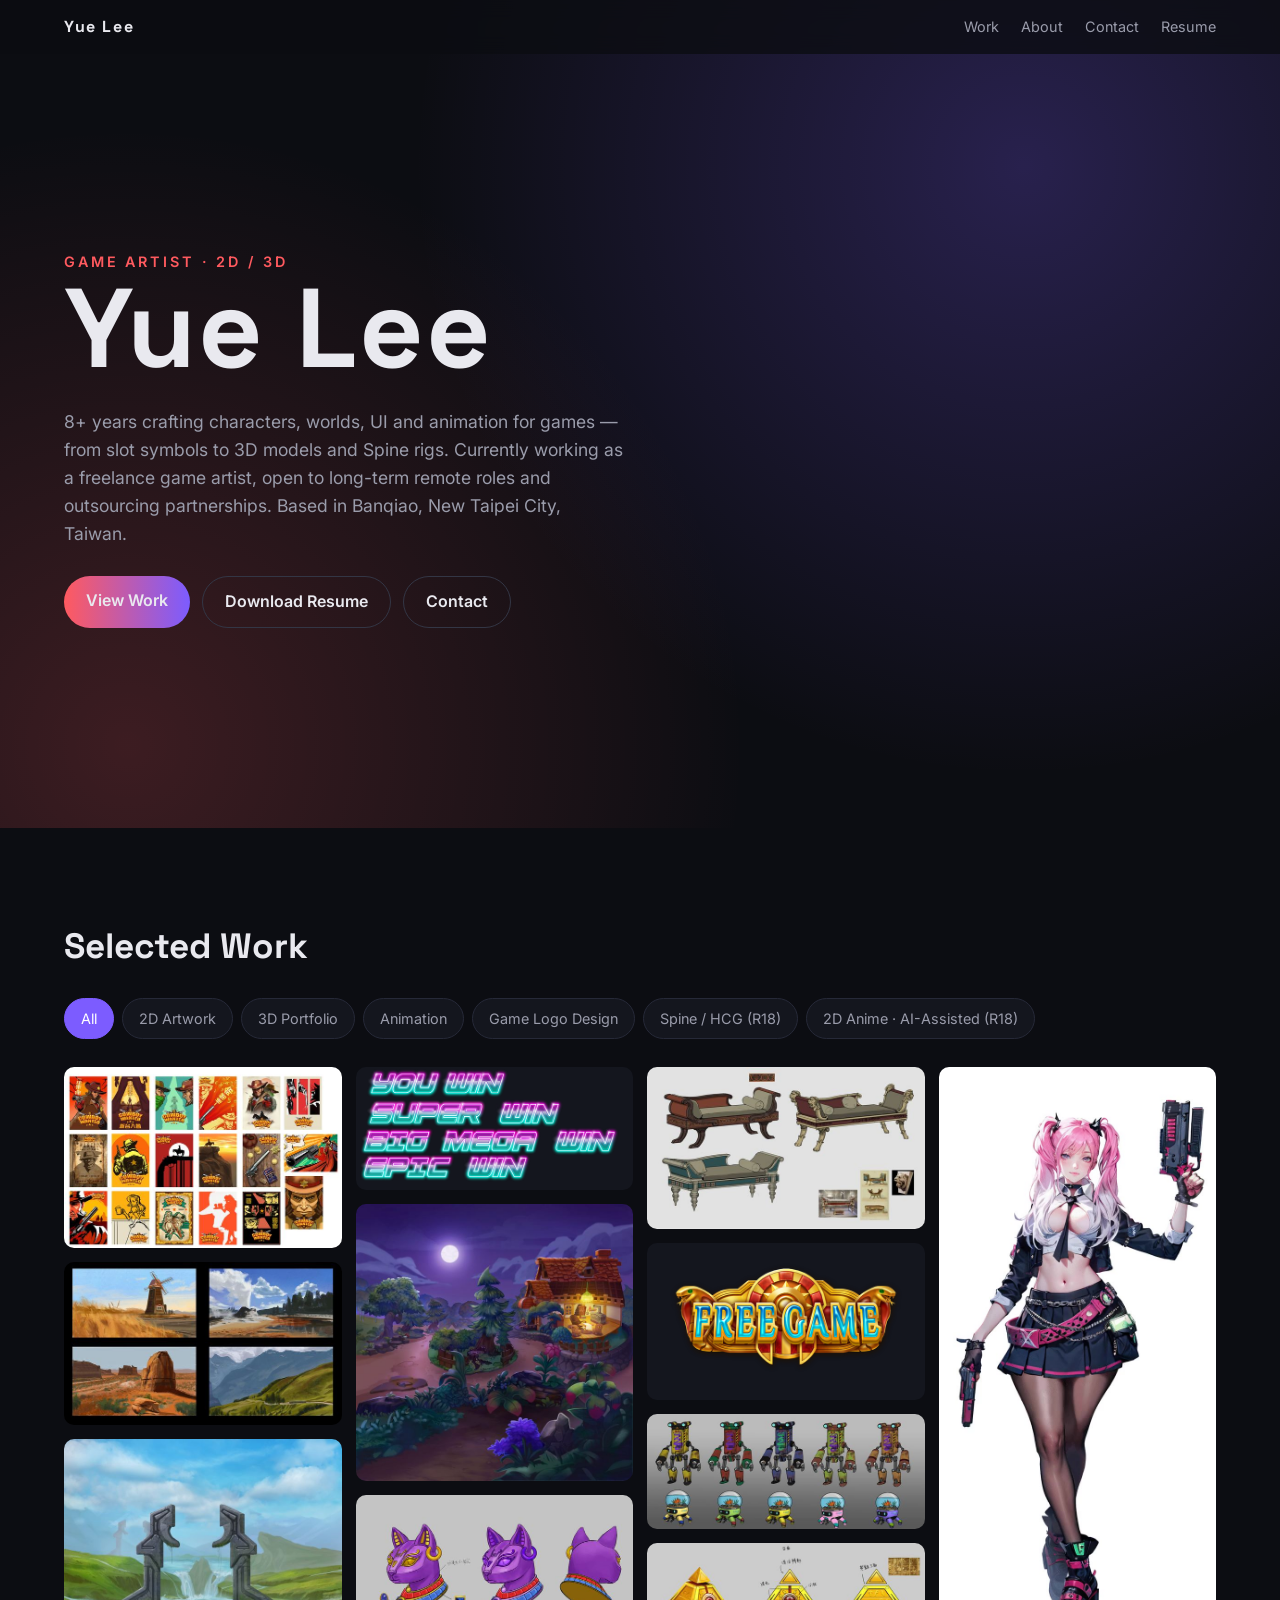
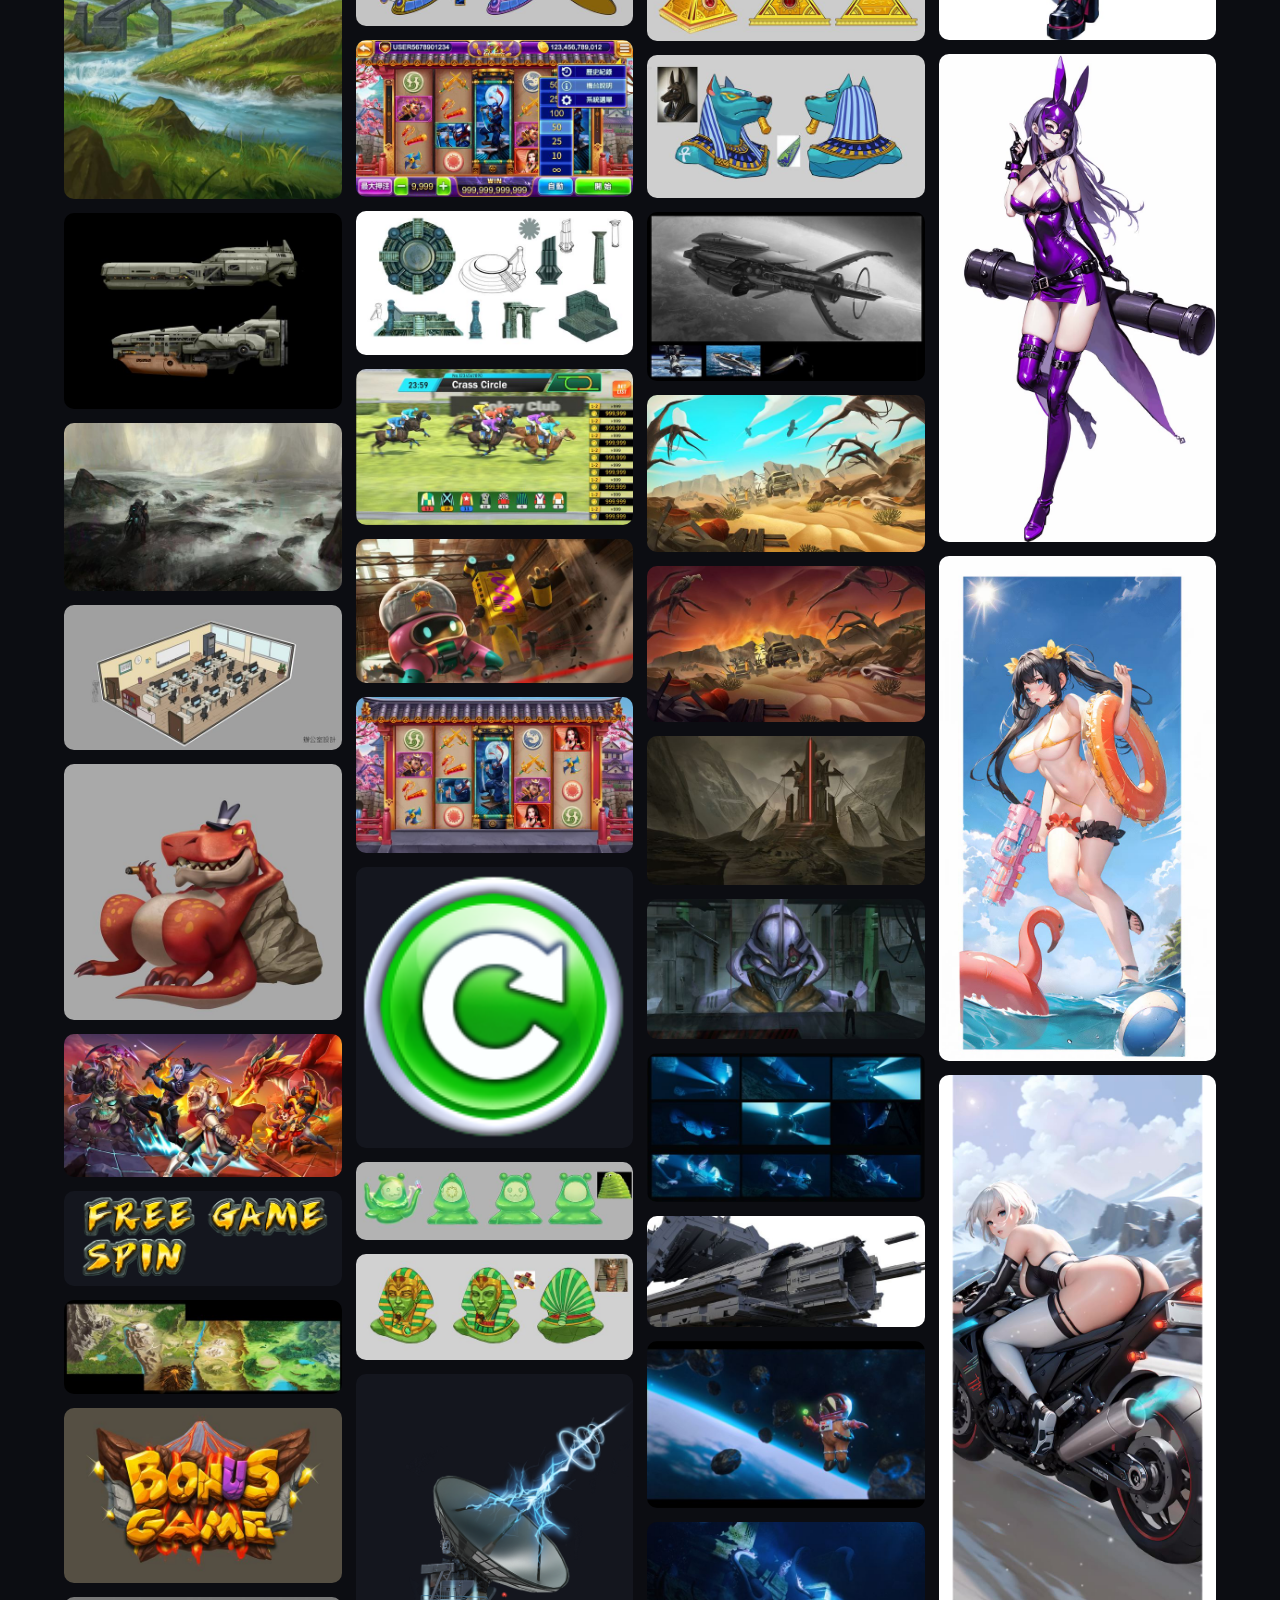
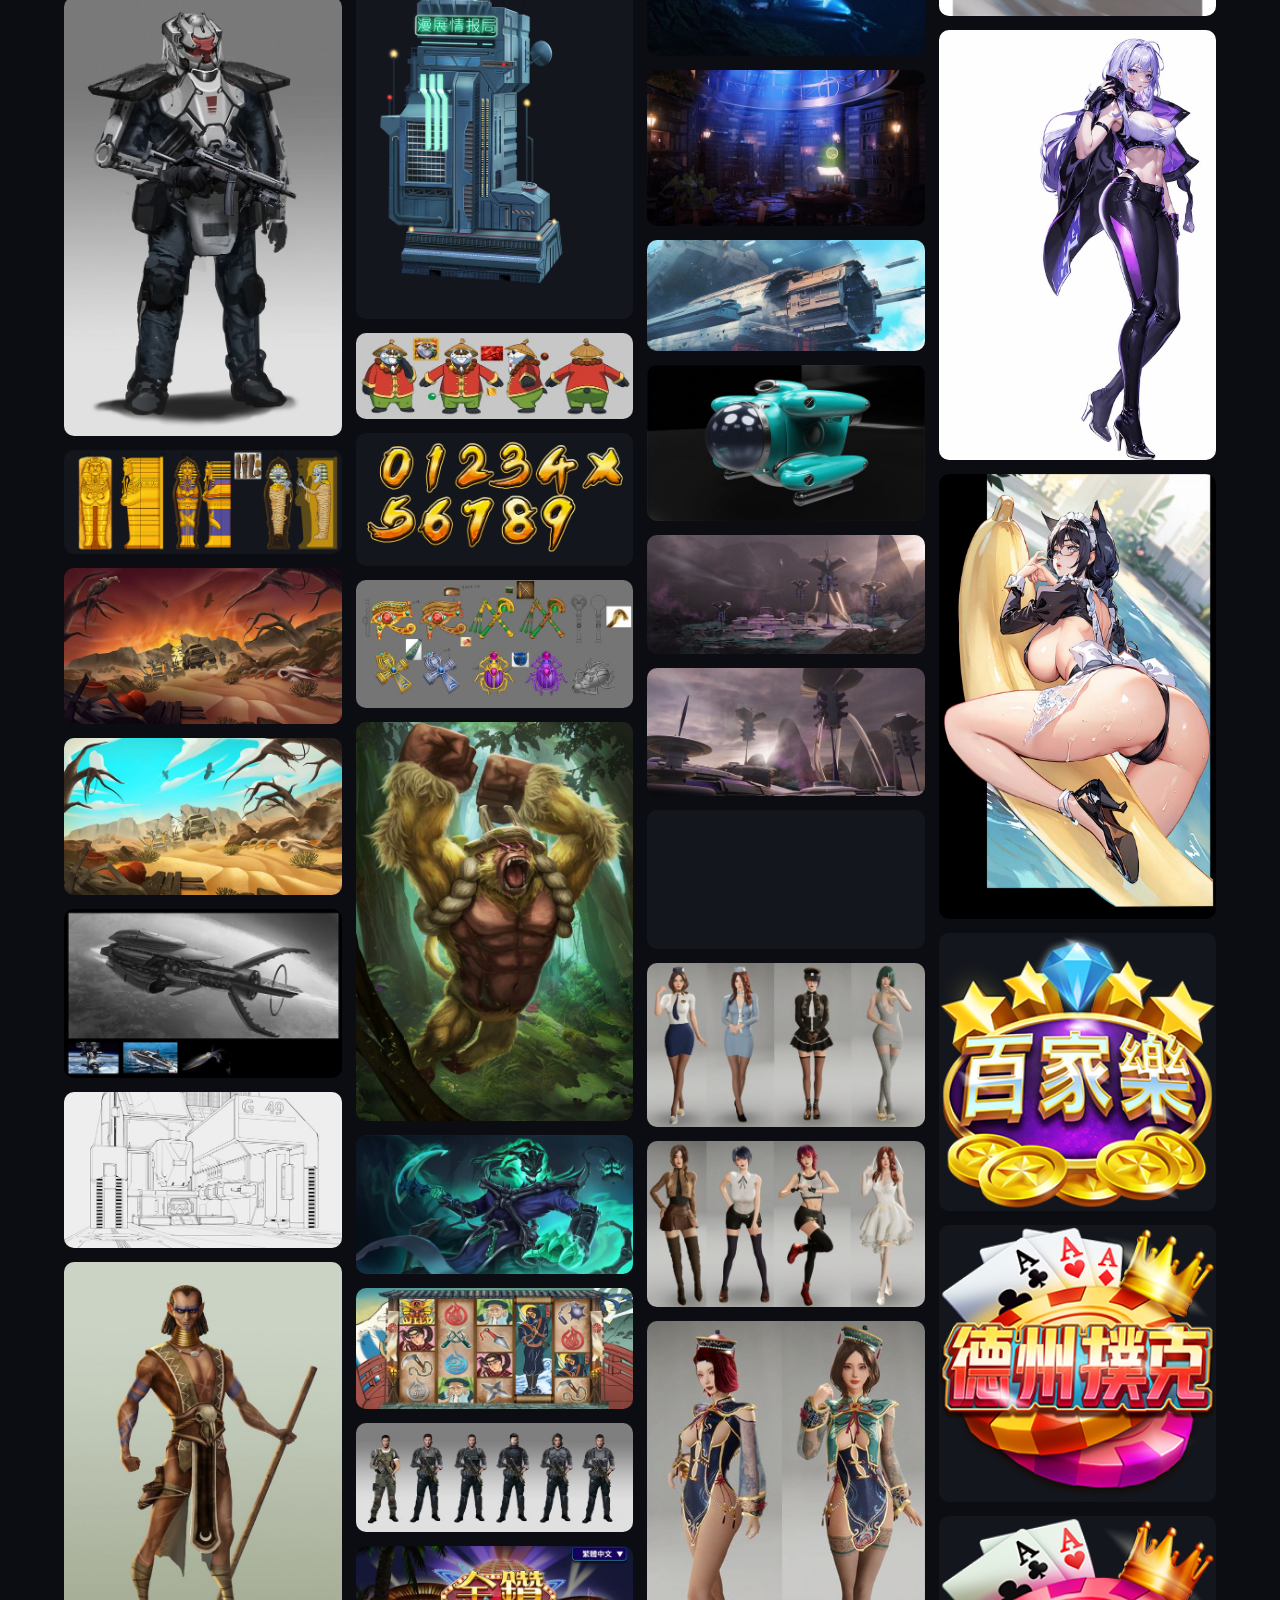
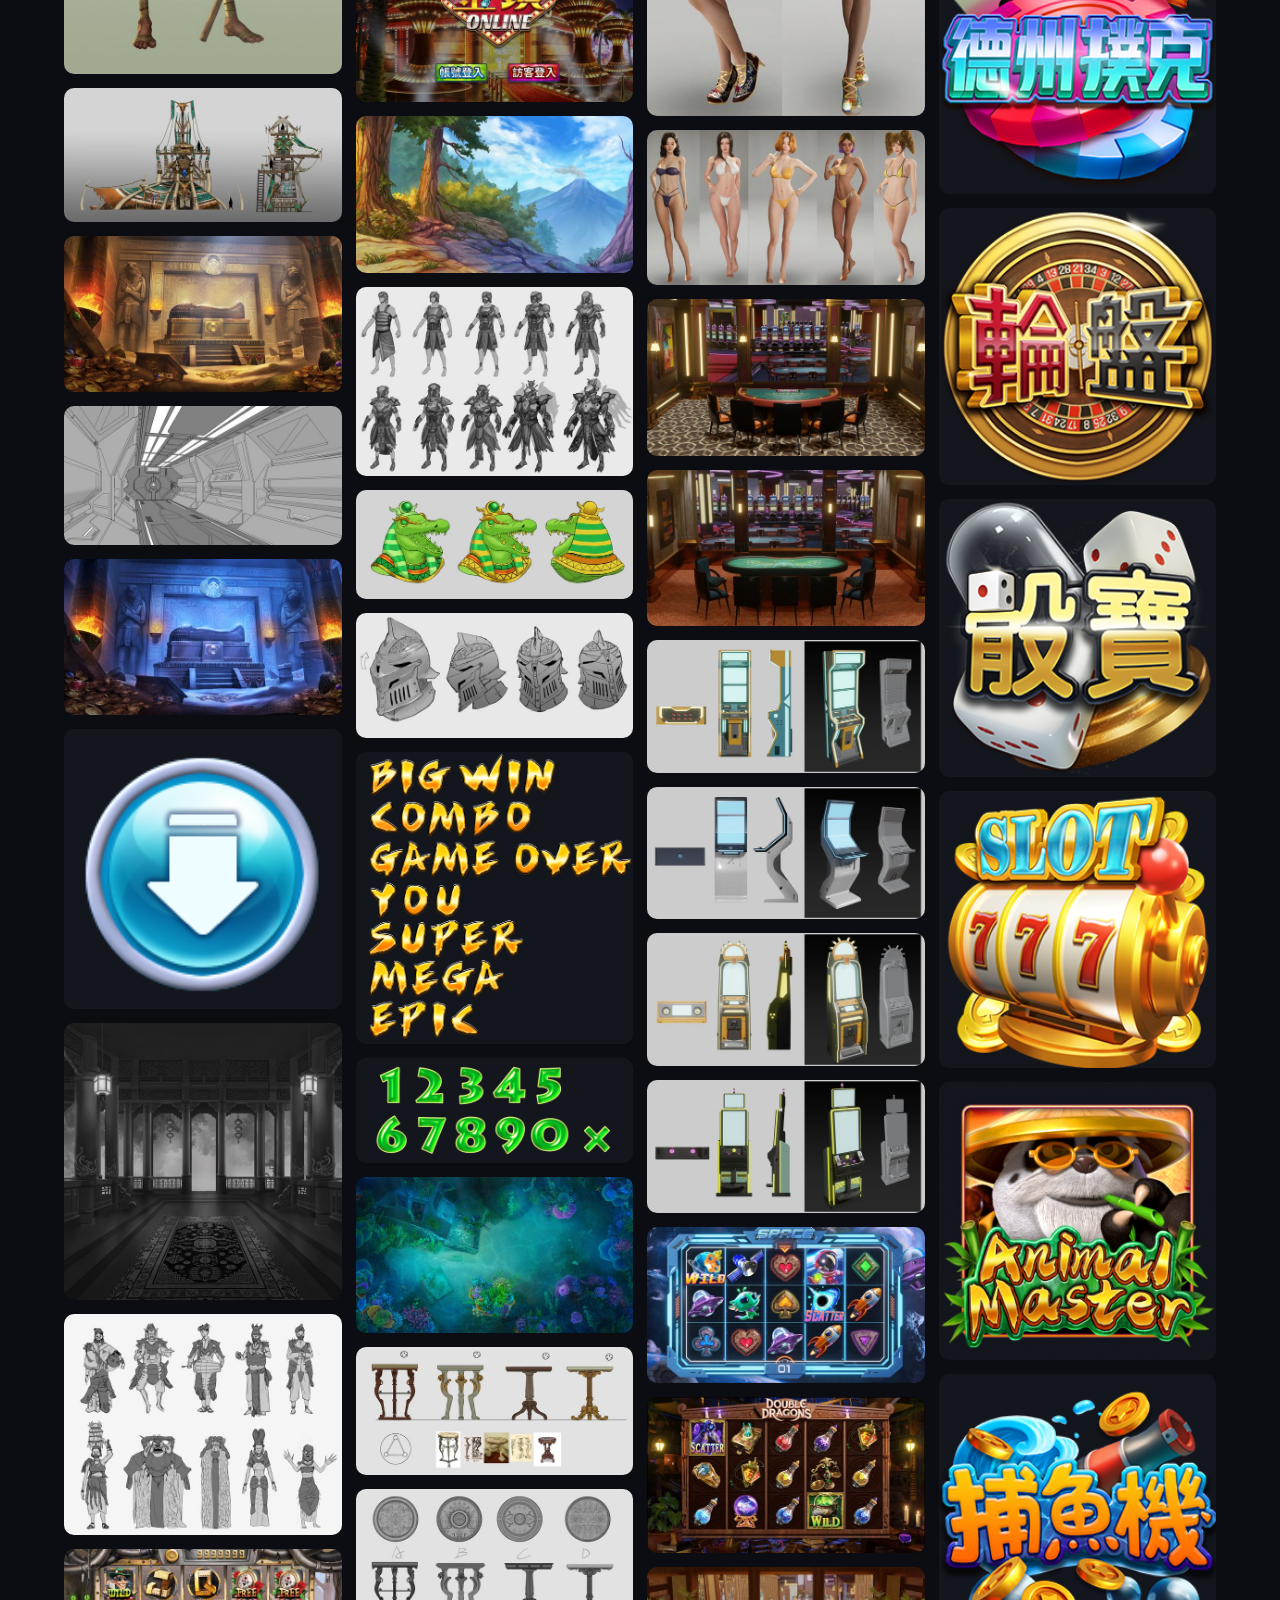
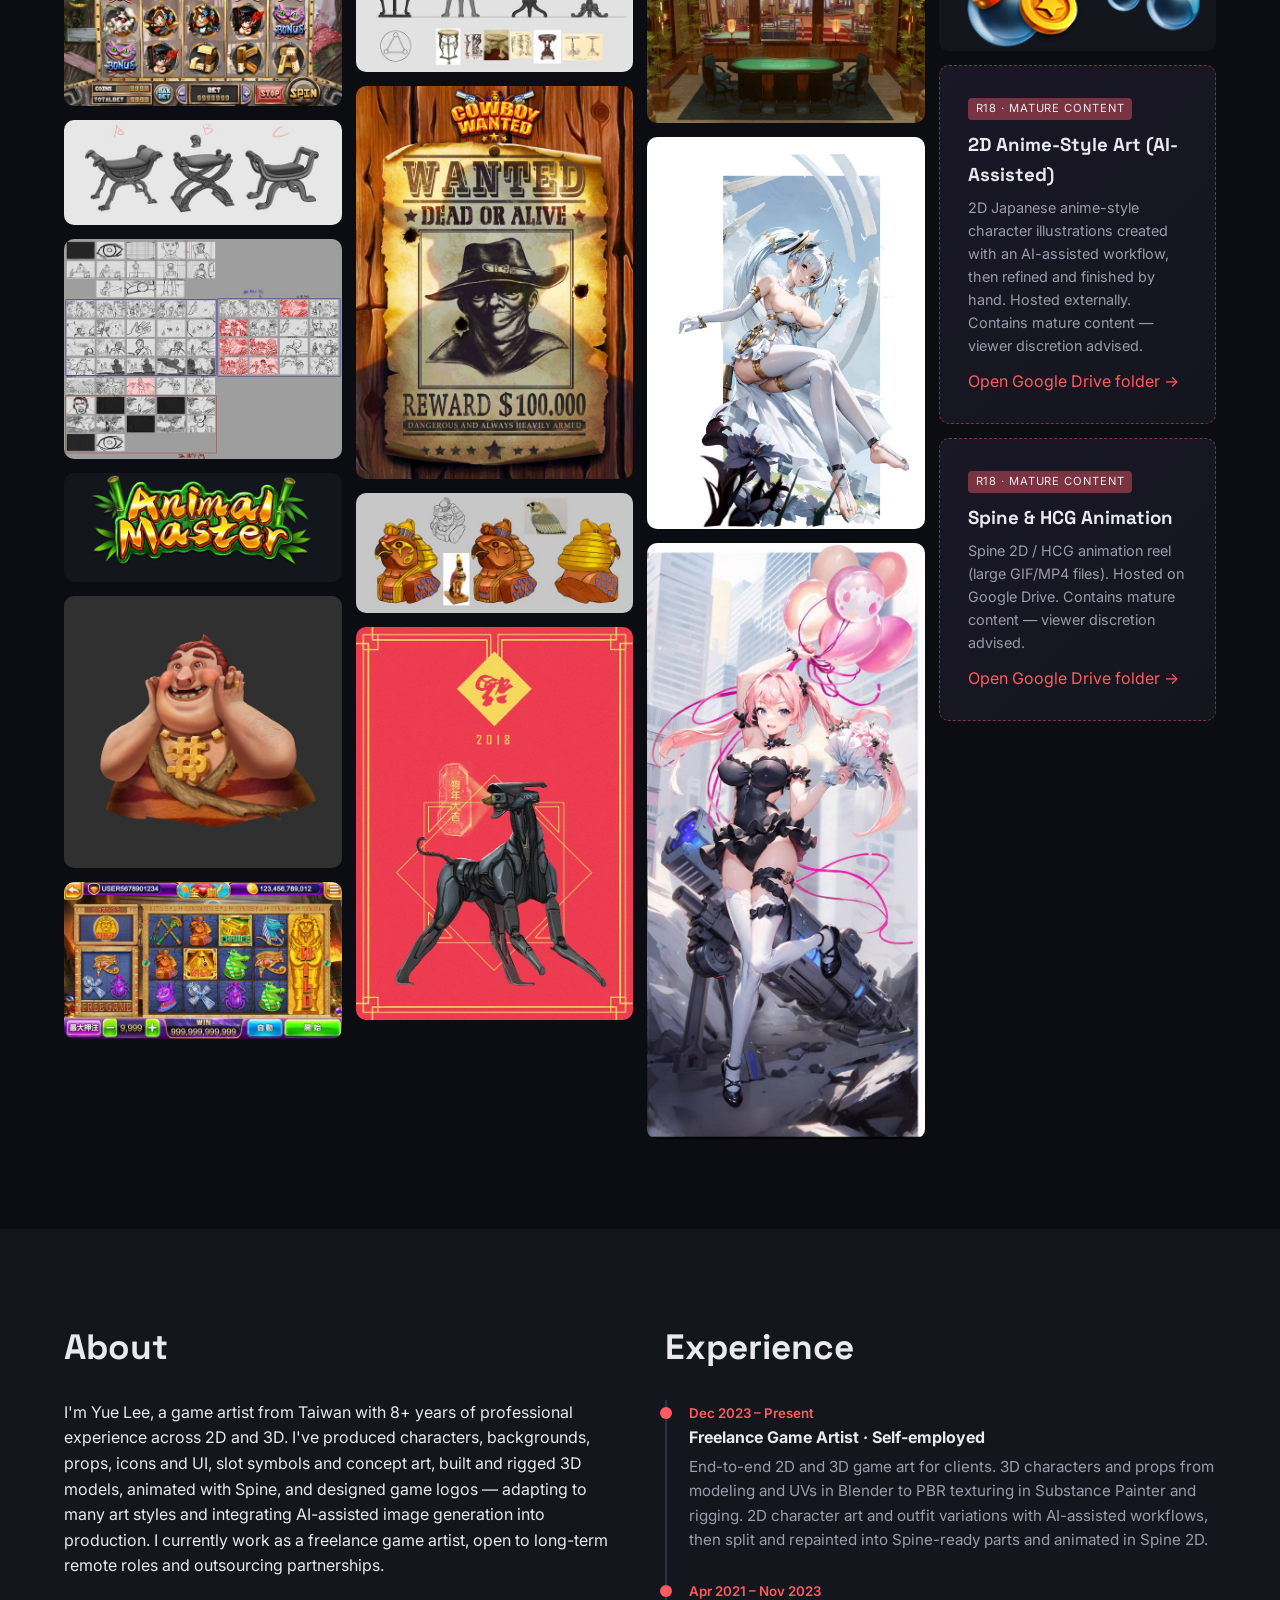
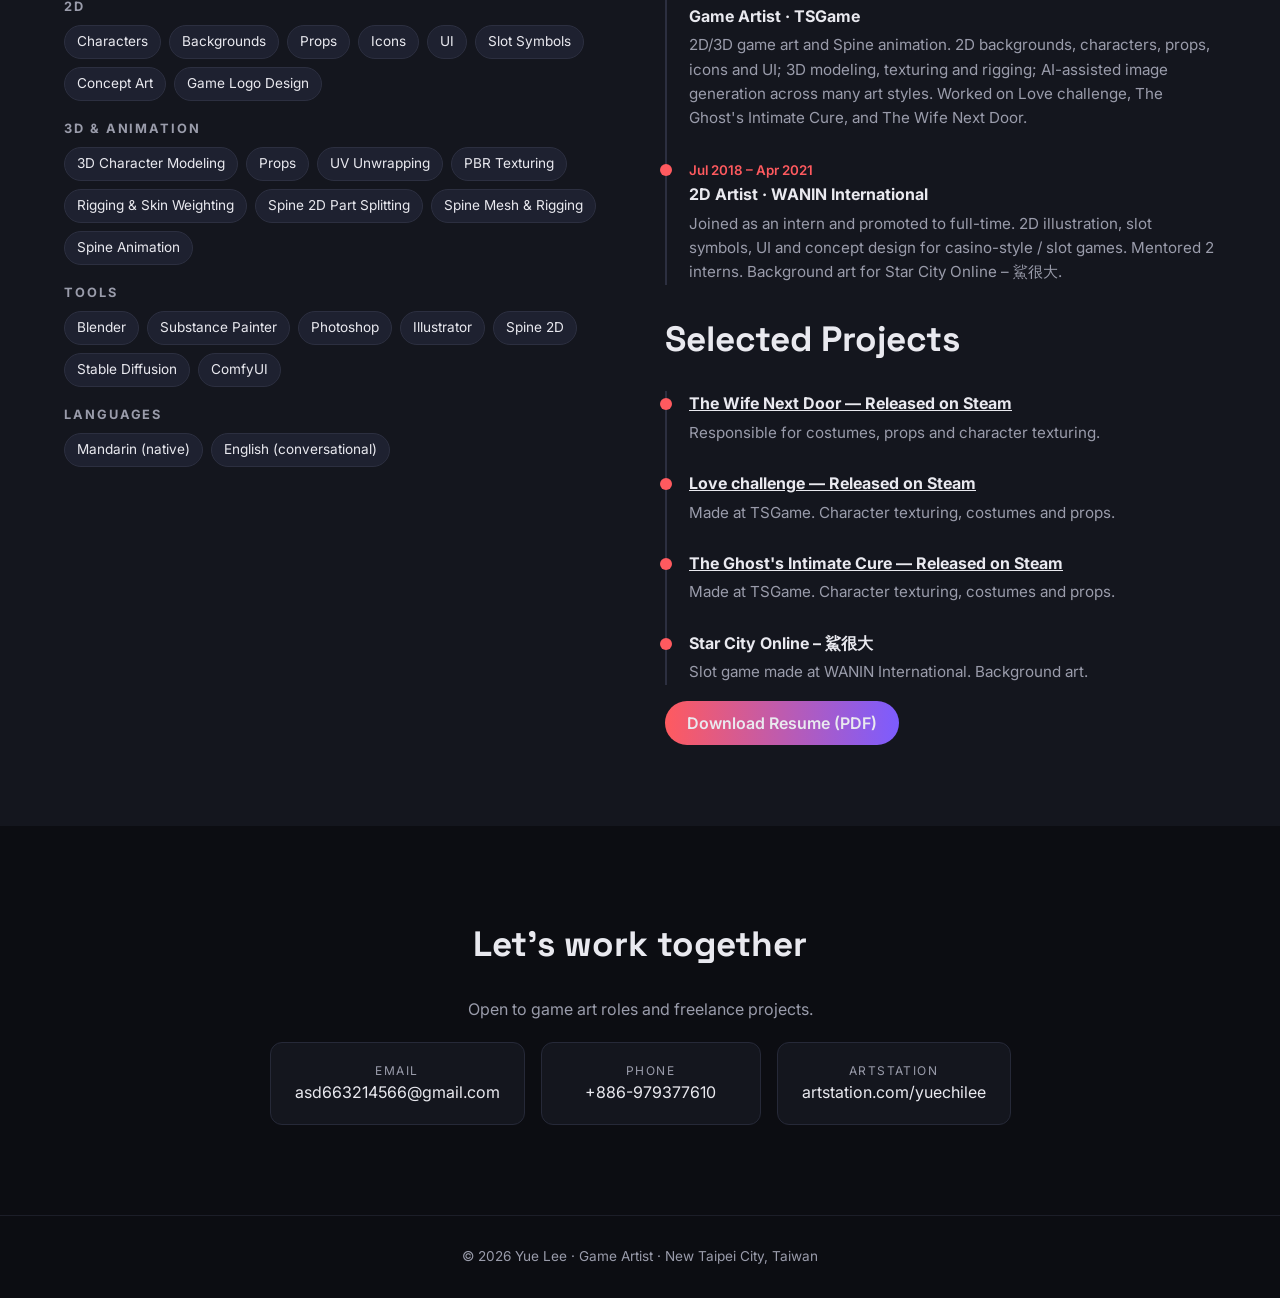
==== index.html @ 0a309b8e "List four selected projects and note them in experience. Add Love challenge, The Ghost's Intimate Cu" ====
<!doctype html>
<html lang="en"><head><meta charset="utf-8"><meta name="viewport" content="width=device-width,initial-scale=1">
<title>Yue Lee — Game Artist 2D / 3D</title>
<meta name="description" content="Yue Lee — Game Artist (2D / 3D) based in New Taipei City, Taiwan. 8+ years of game art: characters, backgrounds, UI, slot symbols, 3D modeling, Spine animation and game logo design.">
<meta property="og:type" content="website"><meta property="og:title" content="Yue Lee — Game Artist 2D / 3D">
<meta property="og:description" content="Portfolio of Yue Lee, game artist based in New Taipei City, Taiwan. 2D, 3D, Spine animation and logo design.">
<meta property="og:url" content="https://asd663214566-prog.github.io/">
  <meta property="og:image" content="https://asd663214566-prog.github.io/images/2d/thumbs/2d-008.jpg"><meta name="twitter:card" content="summary_large_image">
<link rel="preconnect" href="https://fonts.googleapis.com"><link href="https://fonts.googleapis.com/css2?family=Inter:wght@400;600&family=Space+Grotesk:wght@500;700&display=swap" rel="stylesheet">
<link rel="stylesheet" href="style.css"></head><body>
<nav><a class="logo" href="#top">Yue Lee</a><ul><li><a href="#work">Work</a></li><li><a href="#about">About</a></li><li><a href="#contact">Contact</a></li><li><a href="Yue_Lee_Resume.pdf" download>Resume</a></li></ul></nav>
<header class="hero" id="top"><div>
<div class="role">Game Artist · 2D / 3D</div><h1>Yue Lee</h1>
<p>8+ years crafting characters, worlds, UI and animation for games — from slot symbols to 3D models and Spine rigs. Currently working as a freelance game artist, open to long-term remote roles and outsourcing partnerships. Based in Banqiao, New Taipei City, Taiwan.</p>
<div class="btns"><a class="btn pri" href="#work">View Work</a><a class="btn" href="Yue_Lee_Resume.pdf" download>Download Resume</a><a class="btn" href="#contact">Contact</a></div></div></header>
<section id="work"><h2>Selected Work</h2><div class="tabs" id="tabs"></div><div class="grid" id="grid"></div></section>
<div id="r18gate" class="r18gate" hidden role="dialog" aria-modal="true" aria-labelledby="r18t"><div class="r18box"><p id="r18t">This content is intended for adults 18+. Are you 18 or older?</p><div class="btns" style="justify-content:center;margin-top:18px"><a class="btn pri" id="r18yes" href="https://drive.google.com/drive/folders/1ezEzhXOIHc9iuIyjUHb3hdM-IAVJ0bRC" target="_blank" rel="noopener">Yes, I am 18+</a><button type="button" class="btn" id="r18no">No</button></div></div></div>
<style>.r18gate button.btn{background:transparent;color:var(--fg);font:inherit;font-weight:600;cursor:pointer}.r18gate{position:fixed;inset:0;background:rgba(0,0,0,.8);display:flex;align-items:center;justify-content:center;z-index:200;padding:20px}.r18gate[hidden]{display:none}.r18box{background:var(--bg2);border:1px solid #262938;border-radius:14px;padding:28px;max-width:420px;text-align:center}.r18box a.btn{color:#fff}</style>
<script>(function(){var g=document.getElementById('r18gate'),c=function(){g.hidden=true};window.r18open=function(){g.hidden=false};document.getElementById('r18no').onclick=c;document.getElementById('r18yes').addEventListener('click',function(){setTimeout(c,0)});g.addEventListener('click',function(e){if(e.target===g)c()});document.addEventListener('keydown',function(e){if(e.key==='Escape')c()})})();</script>
<section id="about" class="about"><div><h2>About</h2>
<p>I'm Yue Lee, a game artist from Taiwan with 8+ years of professional experience across 2D and 3D. I've produced characters, backgrounds, props, icons and UI, slot symbols and concept art, built and rigged 3D models, animated with Spine, and designed game logos — adapting to many art styles and integrating AI-assisted image generation into production. I currently work as a freelance game artist, open to long-term remote roles and outsourcing partnerships.</p>
<h3 class="s">2D</h3><div class="chips"><span>Characters</span><span>Backgrounds</span><span>Props</span><span>Icons</span><span>UI</span><span>Slot Symbols</span><span>Concept Art</span><span>Game Logo Design</span></div>
<h3 class="s">3D &amp; Animation</h3><div class="chips"><span>3D Character Modeling</span><span>Props</span><span>UV Unwrapping</span><span>PBR Texturing</span><span>Rigging &amp; Skin Weighting</span><span>Spine 2D Part Splitting</span><span>Spine Mesh &amp; Rigging</span><span>Spine Animation</span></div>
<h3 class="s">Tools</h3><div class="chips"><span>Blender</span><span>Substance Painter</span><span>Photoshop</span><span>Illustrator</span><span>Spine 2D</span><span>Stable Diffusion</span><span>ComfyUI</span></div>
<h3 class="s">Languages</h3><div class="chips"><span>Mandarin (native)</span><span>English (conversational)</span></div></div>
<div><h2>Experience</h2><div class="tl">
<div><small>Dec 2023 – Present</small><h4>Freelance Game Artist · Self-employed</h4><p>End-to-end 2D and 3D game art for clients. 3D characters and props from modeling and UVs in Blender to PBR texturing in Substance Painter and rigging. 2D character art and outfit variations with AI-assisted workflows, then split and repainted into Spine-ready parts and animated in Spine 2D.</p></div>
<div><small>Apr 2021 – Nov 2023</small><h4>Game Artist · TSGame</h4><p>2D/3D game art and Spine animation. 2D backgrounds, characters, props, icons and UI; 3D modeling, texturing and rigging; AI-assisted image generation across many art styles. Worked on Love challenge, The Ghost's Intimate Cure, and The Wife Next Door.</p></div>
<div><small>Jul 2018 – Apr 2021</small><h4>2D Artist · WANIN International</h4><p>Joined as an intern and promoted to full-time. 2D illustration, slot symbols, UI and concept design for casino-style / slot games. Mentored 2 interns. Background art for Star City Online – 鯊很大.</p></div>
</div>
<h2>Selected Projects</h2><div class="tl">
<div><h4><a href="https://store.steampowered.com/app/2710480/The_Wife_Next_Door/" target="_blank" rel="noopener">The Wife Next Door — Released on Steam</a></h4><p>Responsible for costumes, props and character texturing.</p></div>
<div><h4><a href="https://store.steampowered.com/app/2334130/" target="_blank" rel="noopener">Love challenge — Released on Steam</a></h4><p>Made at TSGame. Character texturing, costumes and props.</p></div>
<div><h4><a href="https://store.steampowered.com/app/3987800/" target="_blank" rel="noopener">The Ghost's Intimate Cure — Released on Steam</a></h4><p>Made at TSGame. Character texturing, costumes and props.</p></div>
<div><h4>Star City Online – 鯊很大</h4><p>Slot game made at WANIN International. Background art.</p></div>
</div><a class="btn pri" href="Yue_Lee_Resume.pdf" download>Download Resume (PDF)</a></div></section>
<section id="contact" class="contact"><h2>Let's work together</h2><p style="color:var(--mut)">Open to game art roles and freelance projects.</p>
<div class="rows"><a href="mailto:asd663214566@gmail.com"><small>Email</small>asd663214566@gmail.com</a><a href="tel:+886979377610"><small>Phone</small>+886-979377610</a><a href="https://www.artstation.com/yuechilee" target="_blank" rel="noopener"><small>ArtStation</small>artstation.com/yuechilee</a></div></section>
<footer>© <span id="yr"></span> Yue Lee · Game Artist · New Taipei City, Taiwan</footer>
<div id="lb"><div id="stage"></div><button class="x" aria-label="Close">×</button><button class="p" aria-label="Previous">‹</button><button class="n" aria-label="Next">›</button><div class="c"></div></div>
<script src="gallery-data.js"></script><script src="links.js"></script><script src="app.js"></script><script>(function(){var t=document.getElementById('tabs');if(!t)return;var b=document.createElement('button');b.type='button';b.className='r18tab';b.textContent='Spine / HCG (R18)';b.addEventListener('click',function(e){e.stopPropagation();window.r18open()});var ai=t.querySelector('button[data-k="ai"]');t.insertBefore(b,ai)})();</script></body></html>
---- style.css ----
:root{--bg:#0c0d12;--bg2:#14161e;--fg:#e9e9ef;--mut:#9a9cab;--ac:#ff5a5f;--ac2:#7c5cff}
*{box-sizing:border-box}html{scroll-behavior:smooth}
body{margin:0;background:var(--bg);color:var(--fg);font-family:'Inter',system-ui,sans-serif;line-height:1.6}
a{color:inherit}
nav{position:fixed;top:0;left:0;right:0;z-index:50;display:flex;justify-content:space-between;align-items:center;padding:14px 5vw;background:rgba(12,13,18,.8);backdrop-filter:blur(10px)}
nav .logo{font-family:'Space Grotesk',sans-serif;font-weight:700;letter-spacing:.1em;text-decoration:none}
nav ul{display:flex;gap:22px;list-style:none;margin:0;padding:0}nav ul a{text-decoration:none;color:var(--mut);font-size:.9rem}nav ul a:hover{color:var(--fg)}
.hero{min-height:92vh;display:flex;align-items:center;padding:110px 5vw 60px;background:radial-gradient(circle at 80% 20%,rgba(124,92,255,.25),transparent 50%),radial-gradient(circle at 10% 90%,rgba(255,90,95,.2),transparent 45%),var(--bg);background-size:cover;position:relative}
.hero h1{font-family:'Space Grotesk',sans-serif;font-size:clamp(3rem,10vw,7rem);line-height:1;margin:0 0 .2em;letter-spacing:.02em}
.hero .role{color:var(--ac);font-weight:600;letter-spacing:.2em;text-transform:uppercase;font-size:.9rem}
.hero p{max-width:560px;color:var(--mut);font-size:1.1rem}
.btns{display:flex;gap:12px;flex-wrap:wrap;margin-top:28px}
.btn{padding:12px 22px;border-radius:999px;text-decoration:none;font-weight:600;border:1px solid #333645;transition:.2s}
.btn.pri{background:linear-gradient(90deg,var(--ac),var(--ac2));border:0}.btn:hover{transform:translateY(-2px)}
section{padding:90px 5vw}h2{font-family:'Space Grotesk',sans-serif;font-size:2.2rem;margin:0 0 24px}
.tabs{display:flex;gap:8px;flex-wrap:wrap;margin-bottom:28px}
.tabs button{background:var(--bg2);color:var(--mut);border:1px solid #262938;padding:8px 16px;border-radius:999px;cursor:pointer;font:inherit;font-size:.9rem}
.tabs button.on{color:#fff;background:var(--ac2);border-color:var(--ac2)}
.grid{columns:4 260px;column-gap:14px}
.card{break-inside:avoid;margin:0 0 14px;border-radius:10px;overflow:hidden;background:var(--bg2);cursor:zoom-in;position:relative;display:block}
.card img,.card video{width:100%;height:auto;display:block;transition:transform .4s}.card:hover img{transform:scale(1.04)}
.card .tag{position:absolute;left:10px;bottom:10px;font-size:.72rem;background:rgba(0,0,0,.6);padding:3px 9px;border-radius:999px;opacity:0;transition:.2s}.card:hover .tag{opacity:1}
.link{cursor:pointer;text-decoration:none;padding:28px;border:1px dashed #3a3d50;background:linear-gradient(135deg,#1a1726,#14161e)}
.link h3{margin:0 0 6px;font-family:'Space Grotesk',sans-serif}.link p{margin:0 0 12px;color:var(--mut);font-size:.9rem}.link span{color:var(--ac)}
.mature{border-color:#7a3340}.mature .badge{display:inline-block;background:#7a3340;font-size:.7rem;padding:2px 8px;border-radius:4px;margin-bottom:10px;letter-spacing:.08em}
.about{display:grid;grid-template-columns:1fr 1fr;gap:50px;background:var(--bg2)}
.tl{border-left:2px solid #2c2f40;padding-left:22px}.tl div{margin-bottom:26px;position:relative}
.tl div:before{content:'';position:absolute;left:-29px;top:7px;width:12px;height:12px;border-radius:50%;background:var(--ac)}
.tl h4{margin:0}.tl small{color:var(--ac);font-weight:600}.tl p{margin:4px 0;color:var(--mut);font-size:.95rem}
.chips{display:flex;flex-wrap:wrap;gap:8px;margin-bottom:18px}.chips span{background:#1e2130;border:1px solid #2c2f40;padding:5px 12px;border-radius:999px;font-size:.85rem}
h3.s{font-size:.8rem;text-transform:uppercase;letter-spacing:.15em;color:var(--mut);margin:18px 0 8px}
.contact{text-align:center}.contact .rows{display:flex;justify-content:center;gap:16px;flex-wrap:wrap;margin-top:20px}
.contact .rows a{background:var(--bg2);border:1px solid #262938;padding:18px 24px;border-radius:12px;text-decoration:none;min-width:220px}
.contact .rows small{display:block;color:var(--mut);font-size:.75rem;text-transform:uppercase;letter-spacing:.12em}
footer{text-align:center;color:var(--mut);padding:30px;font-size:.85rem;border-top:1px solid #1c1e28}
#lb{position:fixed;inset:0;background:rgba(5,5,8,.95);display:none;align-items:center;justify-content:center;z-index:100}#lb.open{display:flex}
#lb img,#lb video{max-width:92vw;max-height:88vh;width:auto;height:auto;object-fit:contain;border-radius:6px}
#lb button{position:absolute;background:none;border:0;color:#fff;font-size:2.4rem;cursor:pointer;padding:16px}
#lb .x{top:8px;right:14px}#lb .p{left:8px}#lb .n{right:8px}#lb .c{position:absolute;bottom:14px;color:var(--mut);font-size:.85rem}
@media(max-width:760px){nav ul{gap:12px}nav ul li:nth-child(n+4){display:none}.about{grid-template-columns:1fr}.grid{columns:2 150px;column-gap:8px}.card{margin-bottom:8px}section{padding:70px 5vw}}
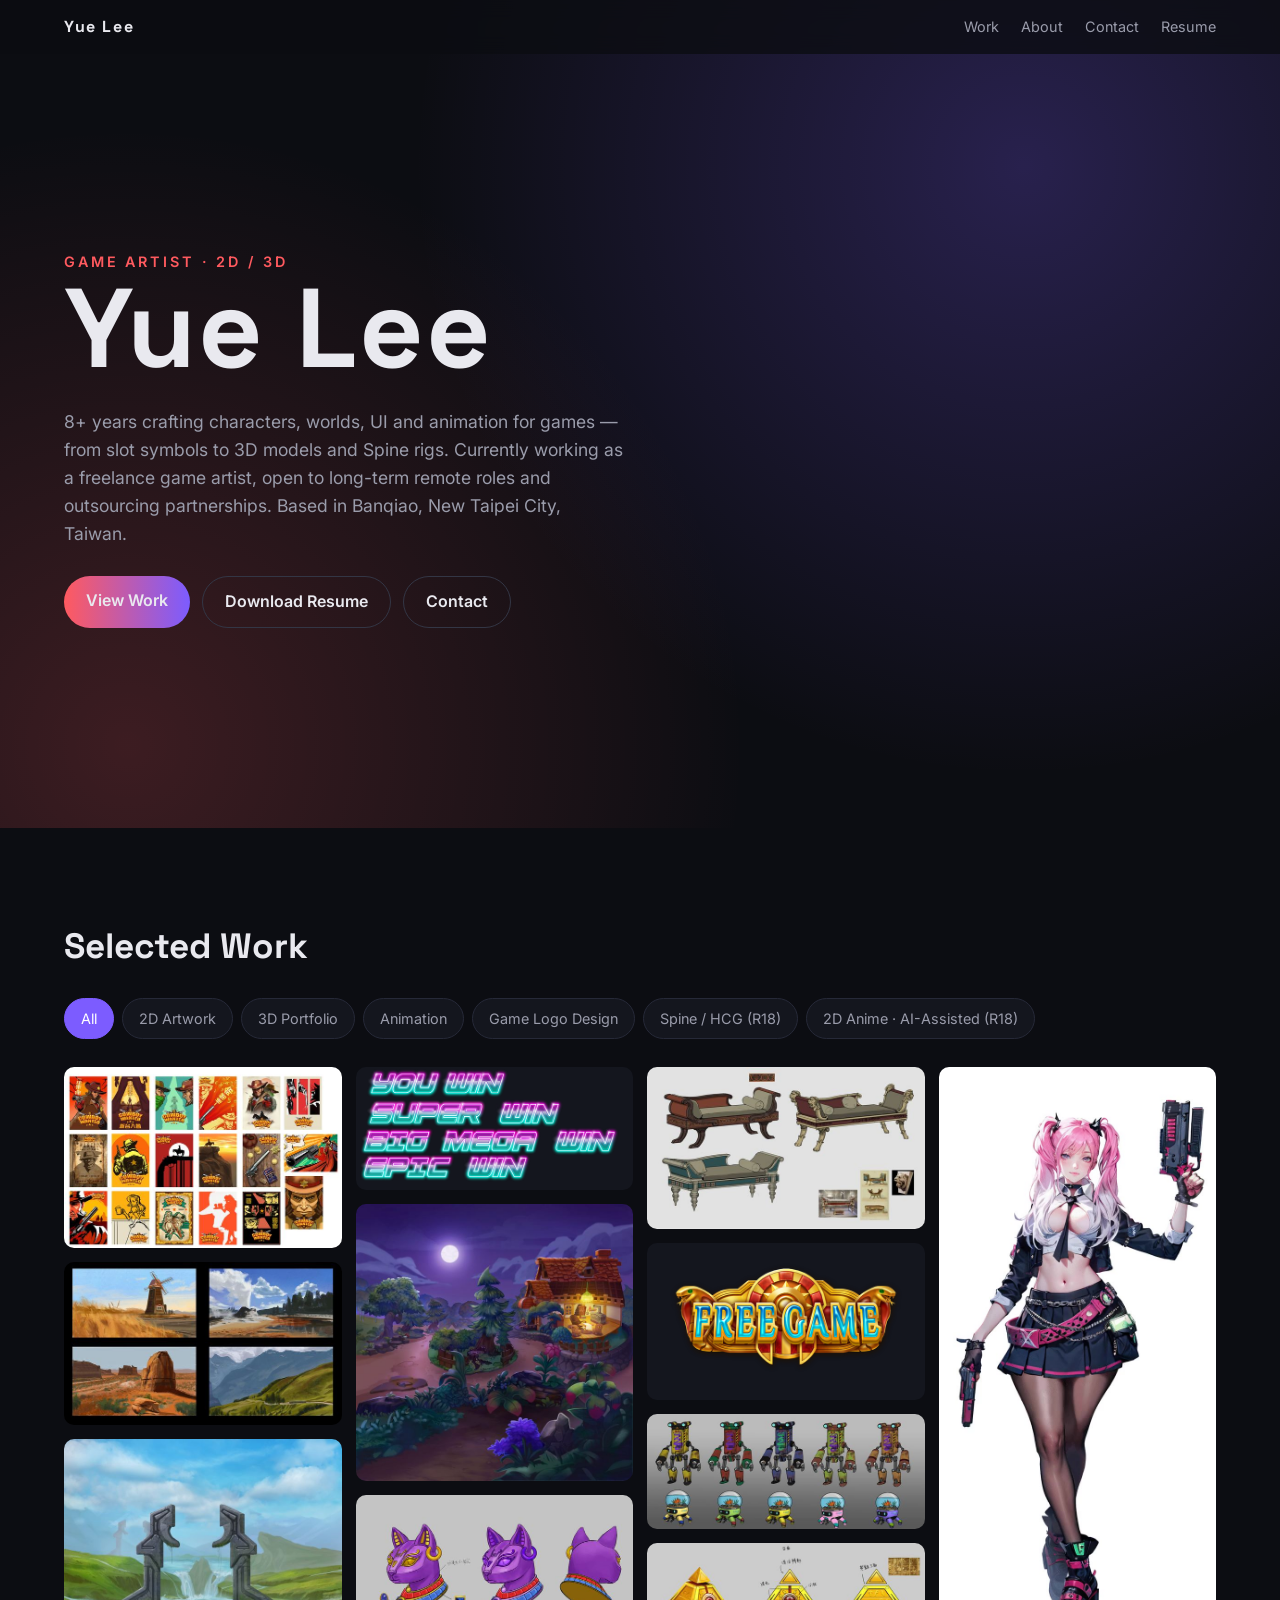
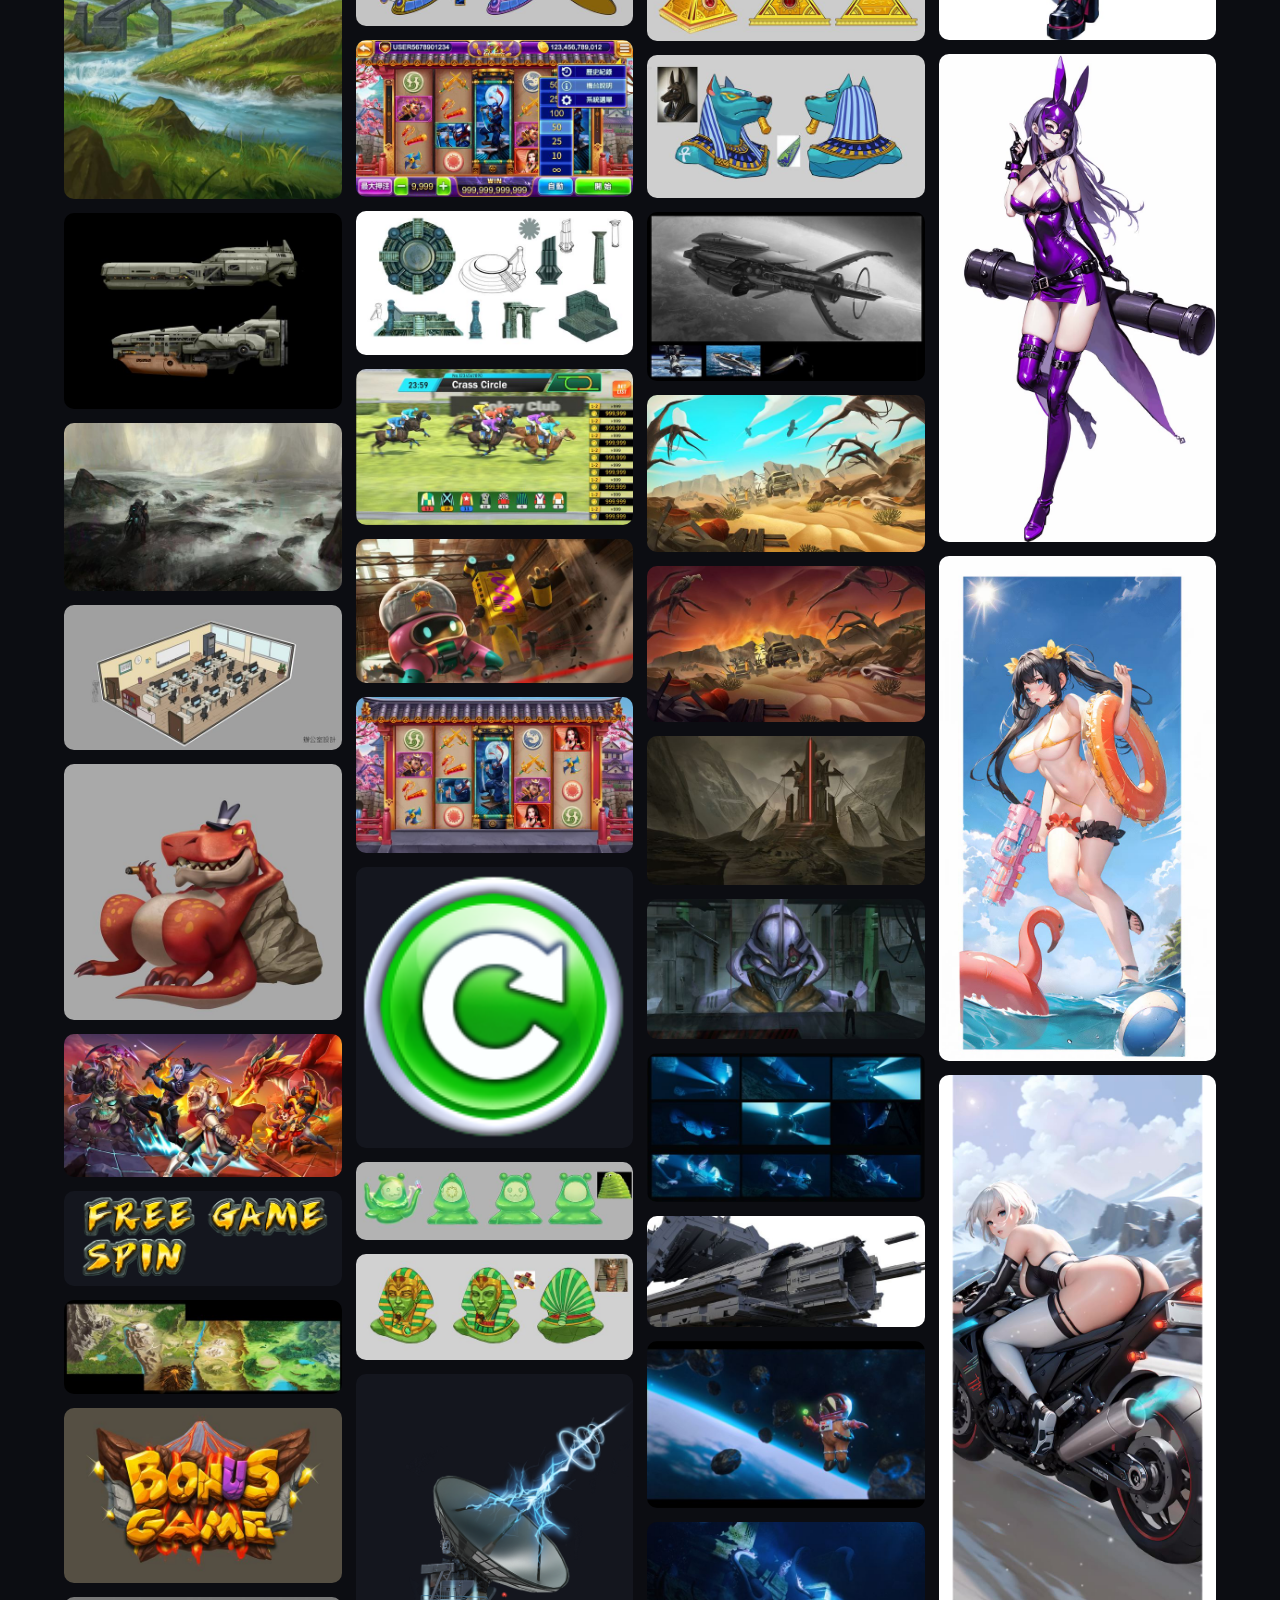
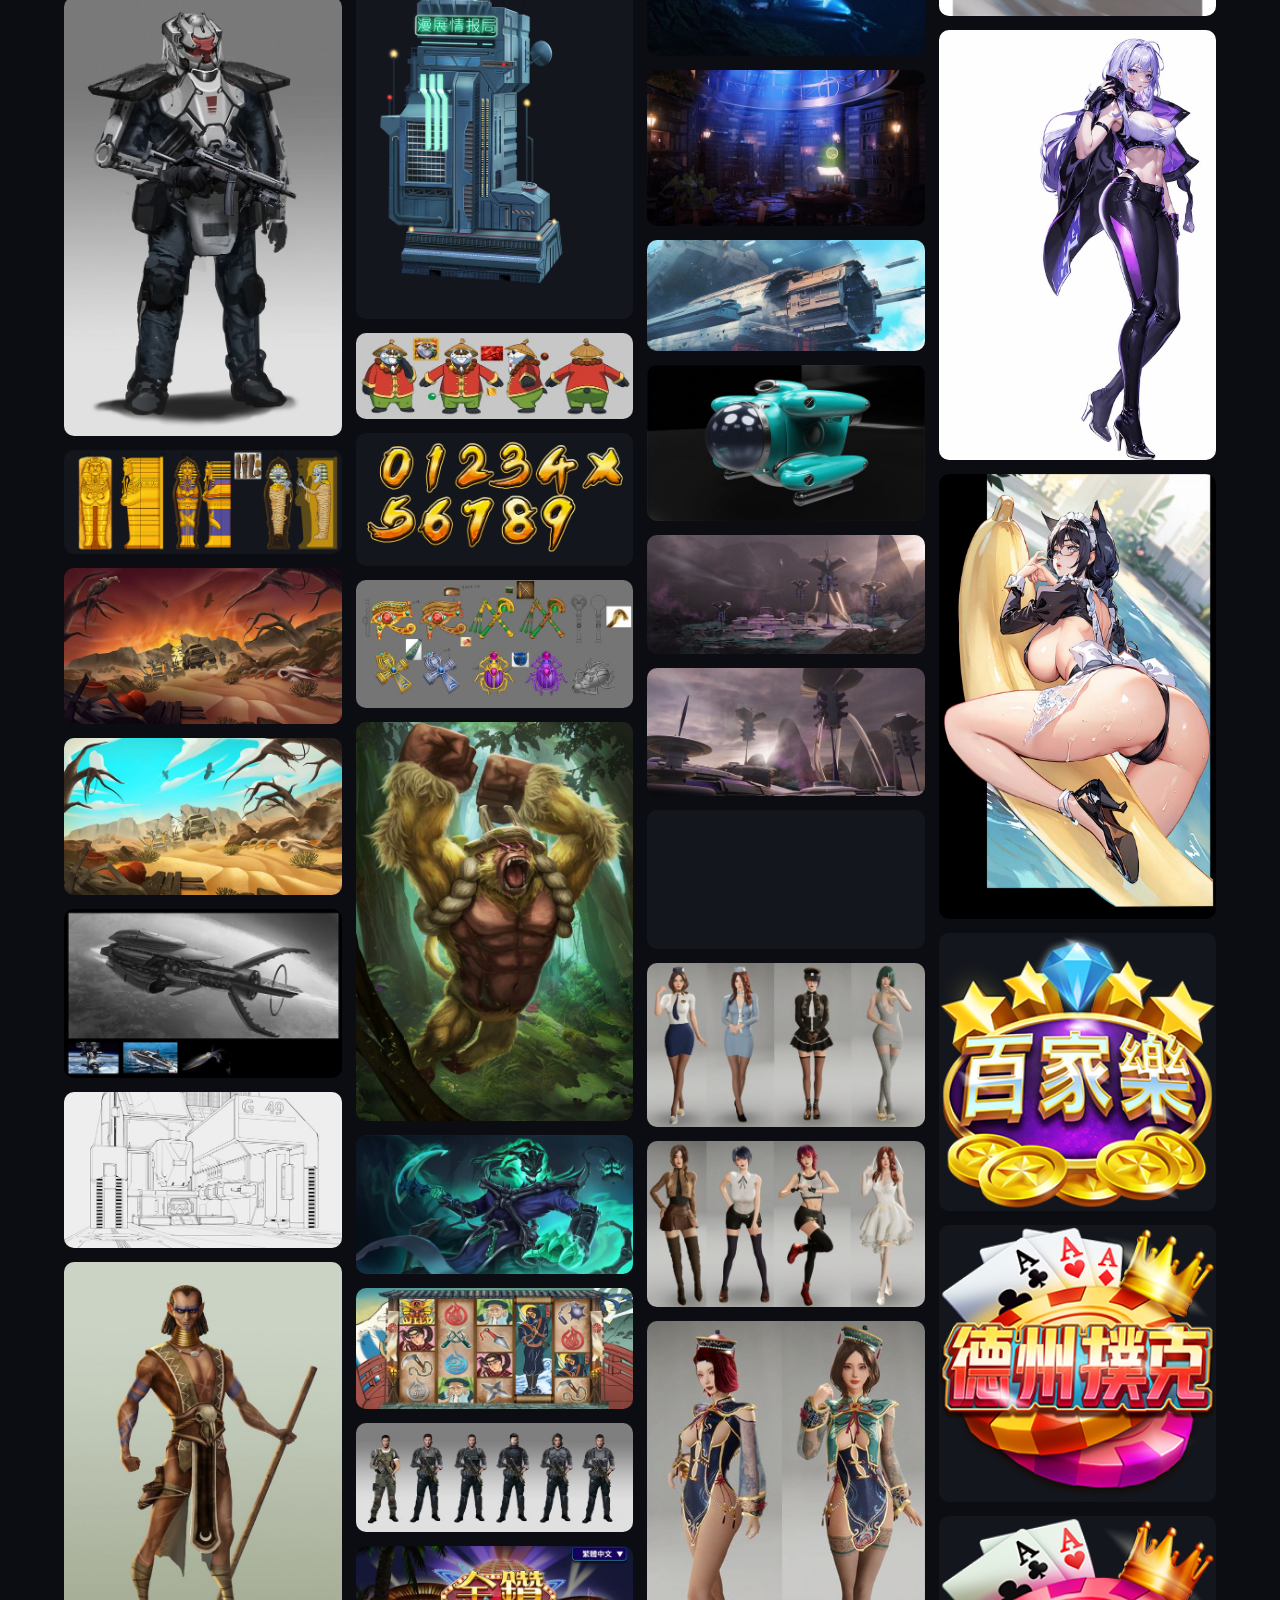
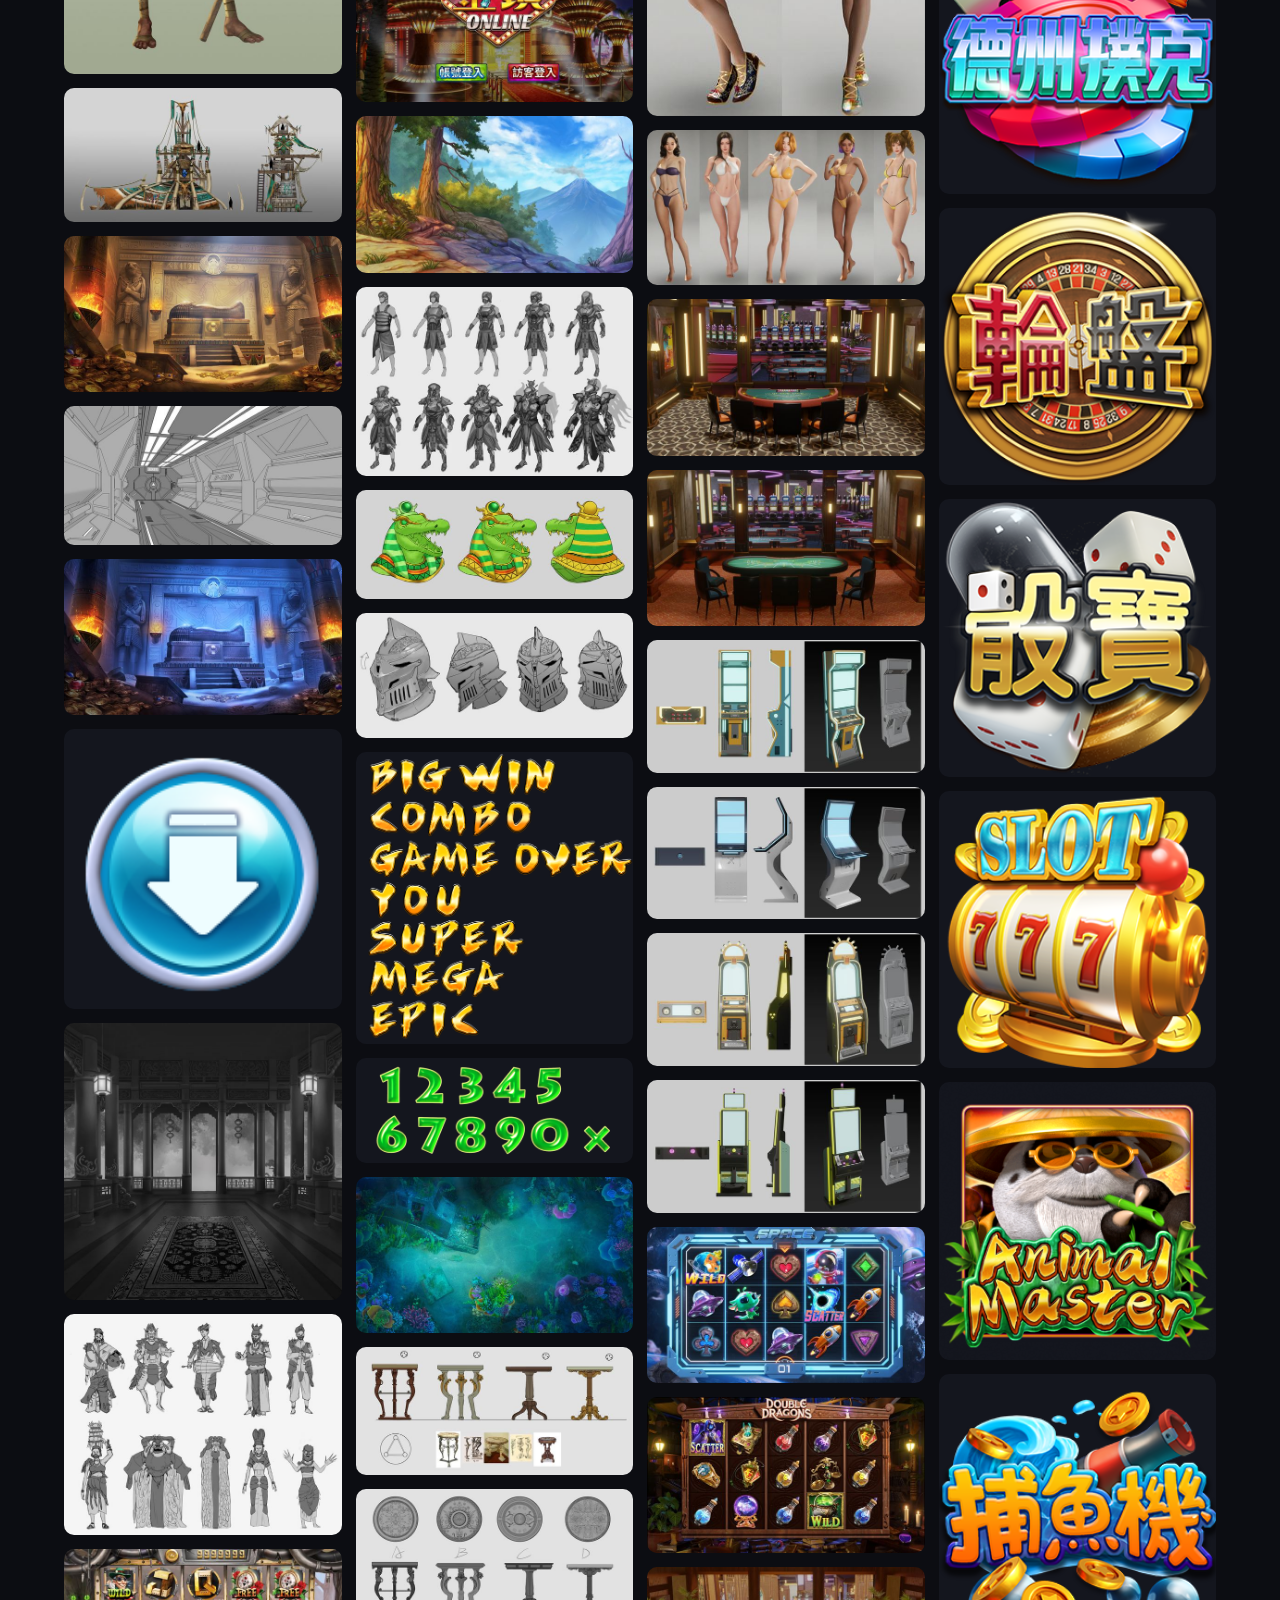
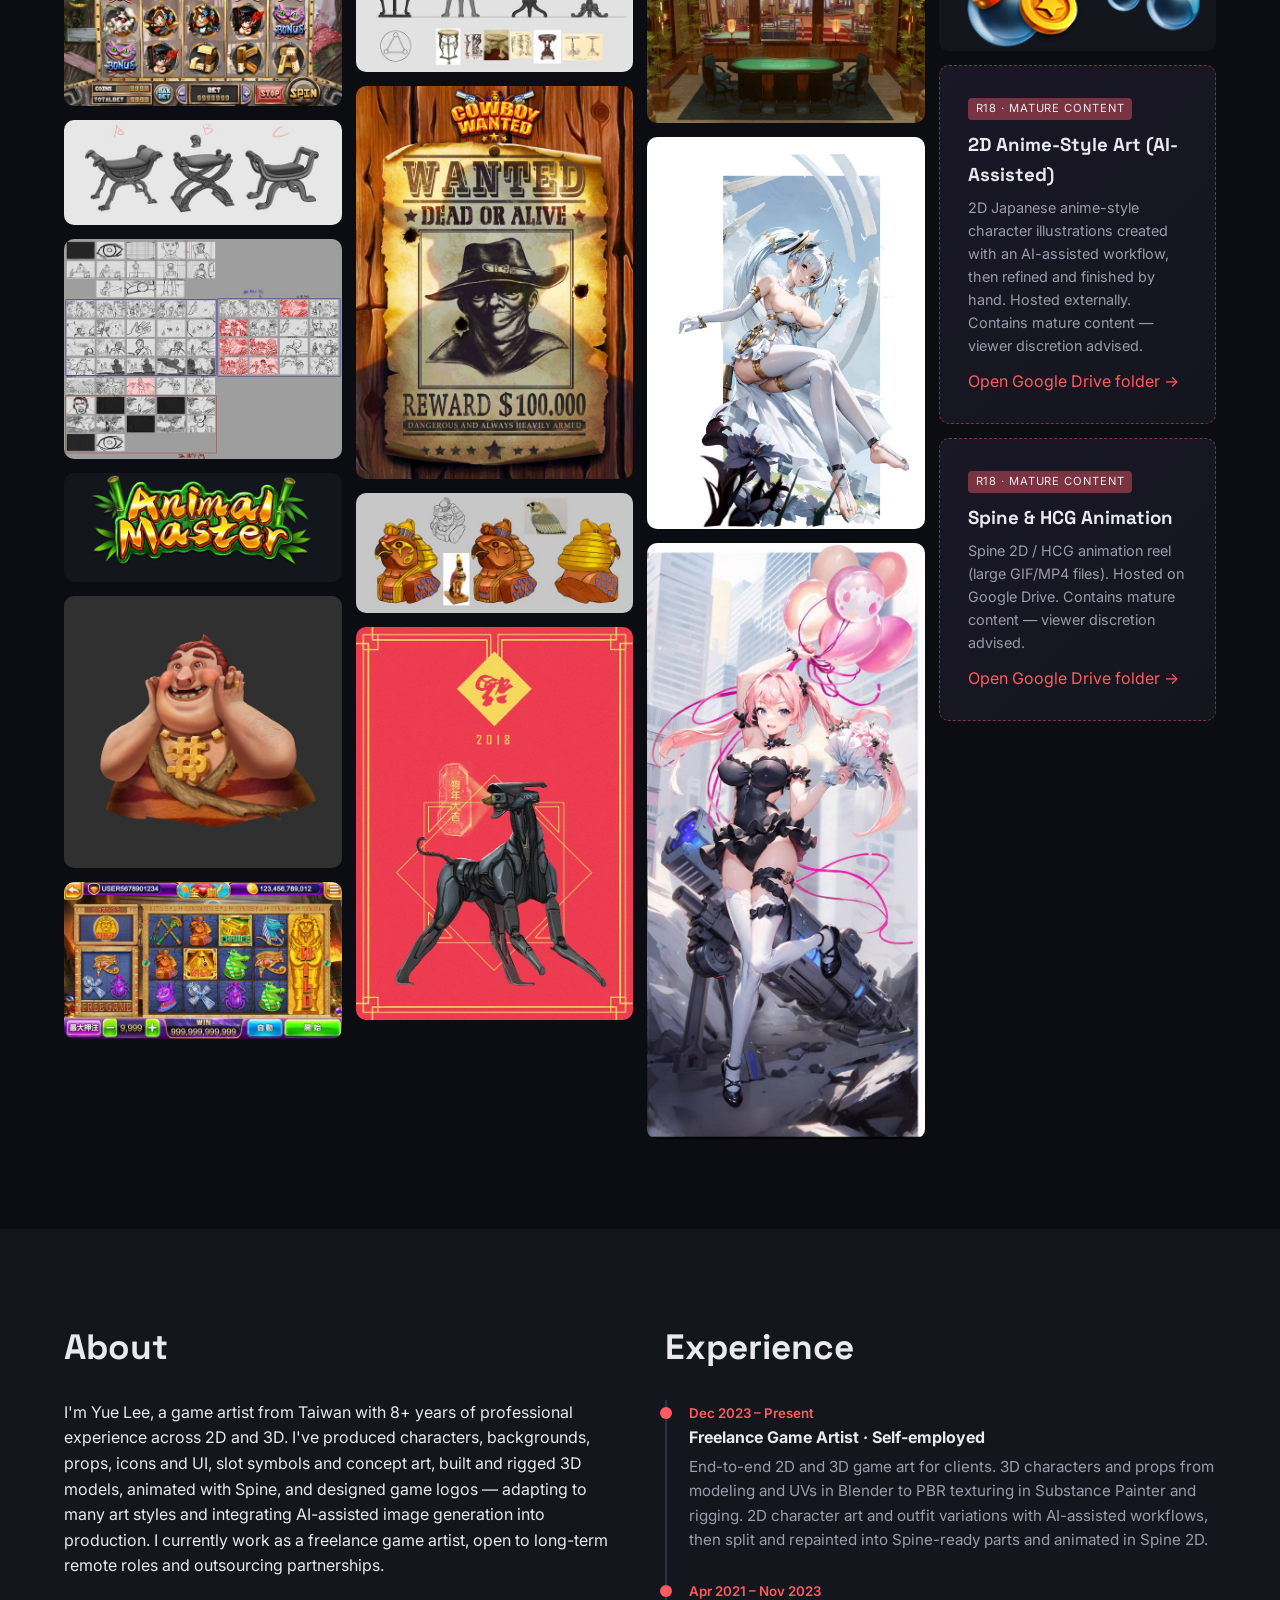
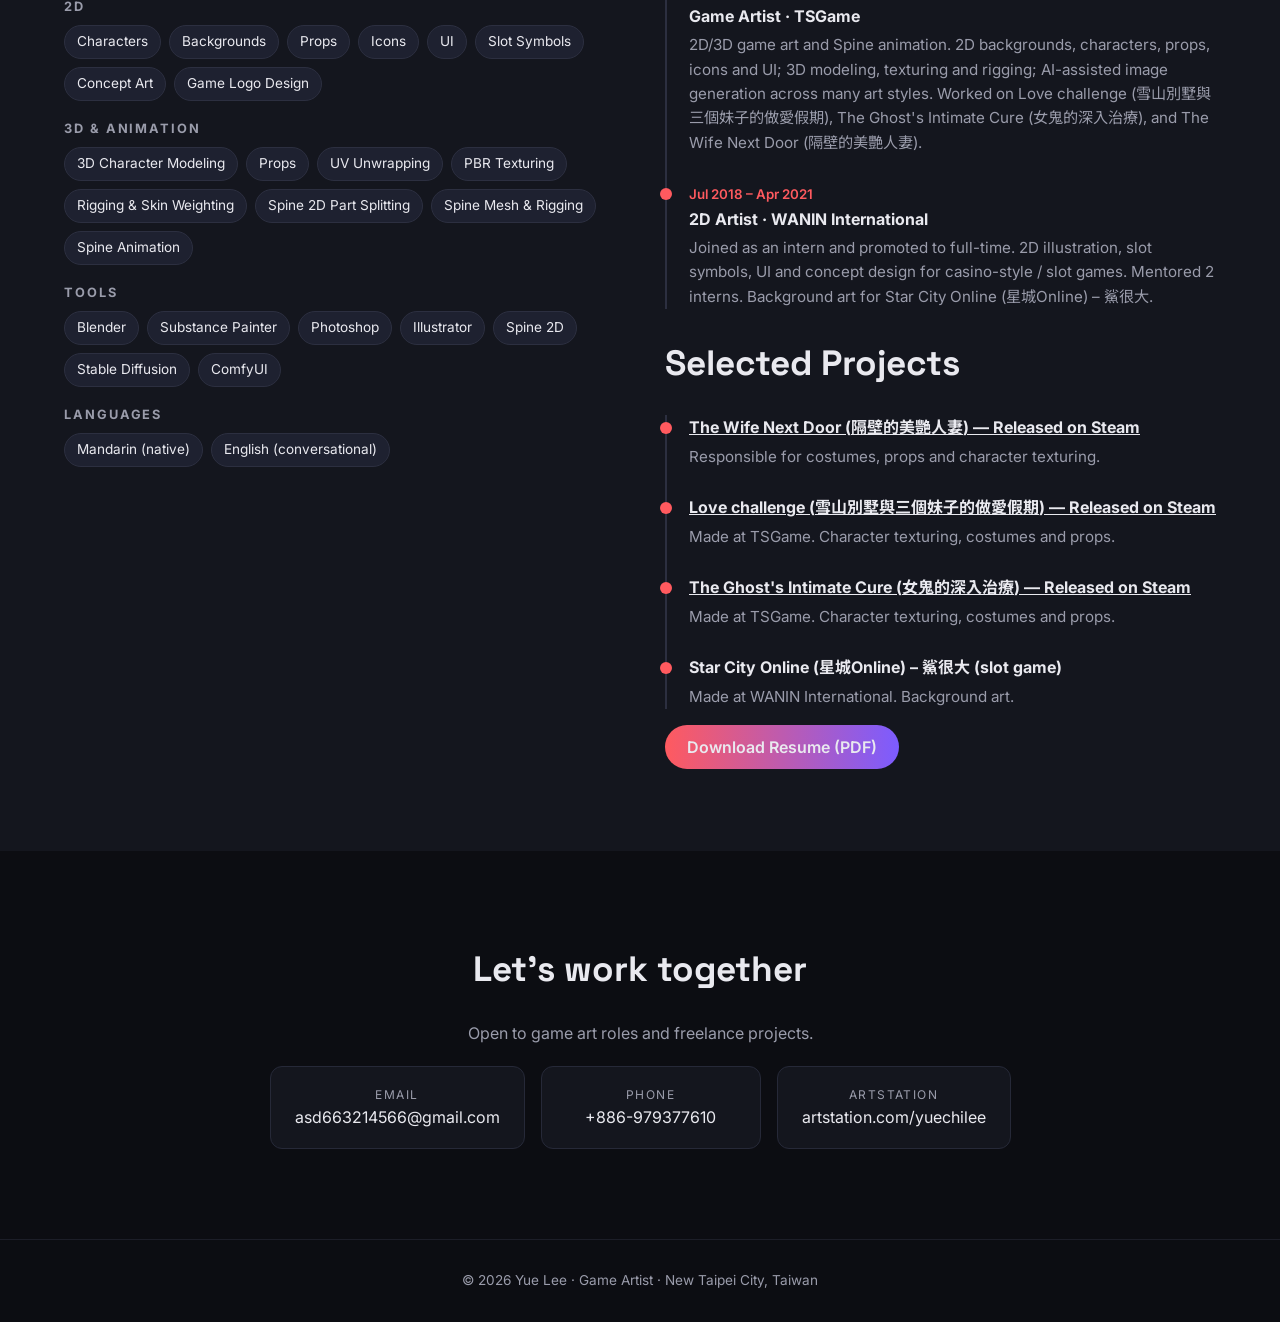
==== commit 169de9a3: "Add Chinese titles and replace the resume PDF. Show each selected game with its Traditional Chinese " ====
--- a/index.html
+++ b/index.html
@@ -6,7 +6,7 @@
 <meta property="og:description" content="Portfolio of Yue Lee, game artist based in New Taipei City, Taiwan. 2D, 3D, Spine animation and logo design.">
 <meta property="og:url" content="https://asd663214566-prog.github.io/">
   <meta property="og:image" content="https://asd663214566-prog.github.io/images/2d/thumbs/2d-008.jpg"><meta name="twitter:card" content="summary_large_image">
-<link rel="preconnect" href="https://fonts.googleapis.com"><link href="https://fonts.googleapis.com/css2?family=Inter:wght@400;600&family=Space+Grotesk:wght@500;700&display=swap" rel="stylesheet">
+<link rel="preconnect" href="https://fonts.googleapis.com"><link href="https://fonts.googleapis.com/css2?family=Inter:wght@400;600&family=Noto+Sans+TC:wght@400;700&family=Space+Grotesk:wght@500;700&display=swap" rel="stylesheet">
 <link rel="stylesheet" href="style.css"></head><body>
 <nav><a class="logo" href="#top">Yue Lee</a><ul><li><a href="#work">Work</a></li><li><a href="#about">About</a></li><li><a href="#contact">Contact</a></li><li><a href="Yue_Lee_Resume.pdf" download>Resume</a></li></ul></nav>
 <header class="hero" id="top"><div>
@@ -25,14 +25,14 @@
 <h3 class="s">Languages</h3><div class="chips"><span>Mandarin (native)</span><span>English (conversational)</span></div></div>
 <div><h2>Experience</h2><div class="tl">
 <div><small>Dec 2023 – Present</small><h4>Freelance Game Artist · Self-employed</h4><p>End-to-end 2D and 3D game art for clients. 3D characters and props from modeling and UVs in Blender to PBR texturing in Substance Painter and rigging. 2D character art and outfit variations with AI-assisted workflows, then split and repainted into Spine-ready parts and animated in Spine 2D.</p></div>
-<div><small>Apr 2021 – Nov 2023</small><h4>Game Artist · TSGame</h4><p>2D/3D game art and Spine animation. 2D backgrounds, characters, props, icons and UI; 3D modeling, texturing and rigging; AI-assisted image generation across many art styles. Worked on Love challenge, The Ghost's Intimate Cure, and The Wife Next Door.</p></div>
-<div><small>Jul 2018 – Apr 2021</small><h4>2D Artist · WANIN International</h4><p>Joined as an intern and promoted to full-time. 2D illustration, slot symbols, UI and concept design for casino-style / slot games. Mentored 2 interns. Background art for Star City Online – 鯊很大.</p></div>
+<div><small>Apr 2021 – Nov 2023</small><h4>Game Artist · TSGame</h4><p>2D/3D game art and Spine animation. 2D backgrounds, characters, props, icons and UI; 3D modeling, texturing and rigging; AI-assisted image generation across many art styles. Worked on Love challenge (<span lang="zh-Hant">雪山別墅與三個妹子的做愛假期</span>), The Ghost's Intimate Cure (<span lang="zh-Hant">女鬼的深入治療</span>), and The Wife Next Door (<span lang="zh-Hant">隔壁的美艷人妻</span>).</p></div>
+<div><small>Jul 2018 – Apr 2021</small><h4>2D Artist · WANIN International</h4><p>Joined as an intern and promoted to full-time. 2D illustration, slot symbols, UI and concept design for casino-style / slot games. Mentored 2 interns. Background art for Star City Online (<span lang="zh-Hant">星城Online</span>) – <span lang="zh-Hant">鯊很大</span>.</p></div>
 </div>
 <h2>Selected Projects</h2><div class="tl">
-<div><h4><a href="https://store.steampowered.com/app/2710480/The_Wife_Next_Door/" target="_blank" rel="noopener">The Wife Next Door — Released on Steam</a></h4><p>Responsible for costumes, props and character texturing.</p></div>
-<div><h4><a href="https://store.steampowered.com/app/2334130/" target="_blank" rel="noopener">Love challenge — Released on Steam</a></h4><p>Made at TSGame. Character texturing, costumes and props.</p></div>
-<div><h4><a href="https://store.steampowered.com/app/3987800/" target="_blank" rel="noopener">The Ghost's Intimate Cure — Released on Steam</a></h4><p>Made at TSGame. Character texturing, costumes and props.</p></div>
-<div><h4>Star City Online – 鯊很大</h4><p>Slot game made at WANIN International. Background art.</p></div>
+<div><h4><a href="https://store.steampowered.com/app/2710480/The_Wife_Next_Door/" target="_blank" rel="noopener">The Wife Next Door (<span lang="zh-Hant">隔壁的美艷人妻</span>) — Released on Steam</a></h4><p>Responsible for costumes, props and character texturing.</p></div>
+<div><h4><a href="https://store.steampowered.com/app/2334130/" target="_blank" rel="noopener">Love challenge (<span lang="zh-Hant">雪山別墅與三個妹子的做愛假期</span>) — Released on Steam</a></h4><p>Made at TSGame. Character texturing, costumes and props.</p></div>
+<div><h4><a href="https://store.steampowered.com/app/3987800/" target="_blank" rel="noopener">The Ghost's Intimate Cure (<span lang="zh-Hant">女鬼的深入治療</span>) — Released on Steam</a></h4><p>Made at TSGame. Character texturing, costumes and props.</p></div>
+<div><h4>Star City Online (<span lang="zh-Hant">星城Online</span>) – <span lang="zh-Hant">鯊很大</span> (slot game)</h4><p>Made at WANIN International. Background art.</p></div>
 </div><a class="btn pri" href="Yue_Lee_Resume.pdf" download>Download Resume (PDF)</a></div></section>
 <section id="contact" class="contact"><h2>Let's work together</h2><p style="color:var(--mut)">Open to game art roles and freelance projects.</p>
 <div class="rows"><a href="mailto:asd663214566@gmail.com"><small>Email</small>asd663214566@gmail.com</a><a href="tel:+886979377610"><small>Phone</small>+886-979377610</a><a href="https://www.artstation.com/yuechilee" target="_blank" rel="noopener"><small>ArtStation</small>artstation.com/yuechilee</a></div></section>
--- a/style.css
+++ b/style.css
@@ -1,6 +1,6 @@
 :root{--bg:#0c0d12;--bg2:#14161e;--fg:#e9e9ef;--mut:#9a9cab;--ac:#ff5a5f;--ac2:#7c5cff}
 *{box-sizing:border-box}html{scroll-behavior:smooth}
-body{margin:0;background:var(--bg);color:var(--fg);font-family:'Inter',system-ui,sans-serif;line-height:1.6}
+body{margin:0;background:var(--bg);color:var(--fg);font-family:'Inter','Noto Sans TC','PingFang TC','Microsoft JhengHei',sans-serif;line-height:1.6}
 a{color:inherit}
 nav{position:fixed;top:0;left:0;right:0;z-index:50;display:flex;justify-content:space-between;align-items:center;padding:14px 5vw;background:rgba(12,13,18,.8);backdrop-filter:blur(10px)}
 nav .logo{font-family:'Space Grotesk',sans-serif;font-weight:700;letter-spacing:.1em;text-decoration:none}
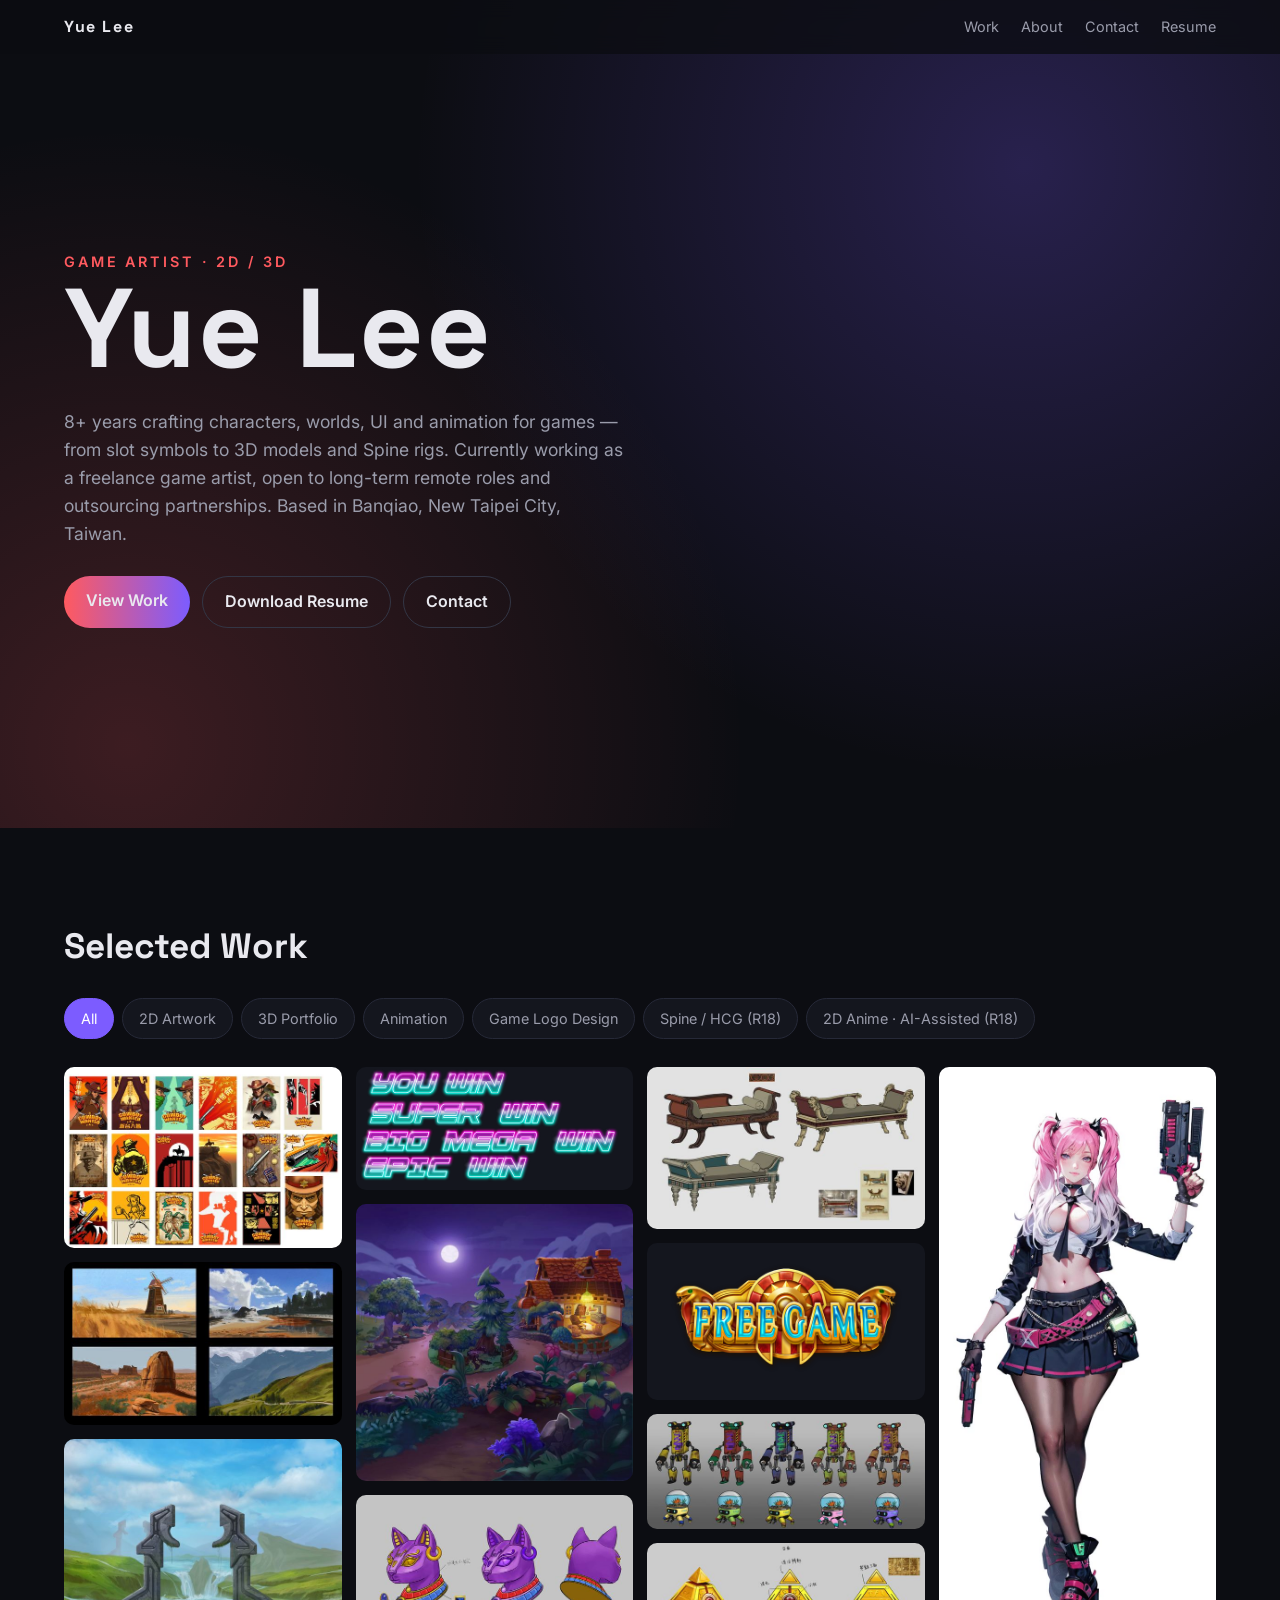
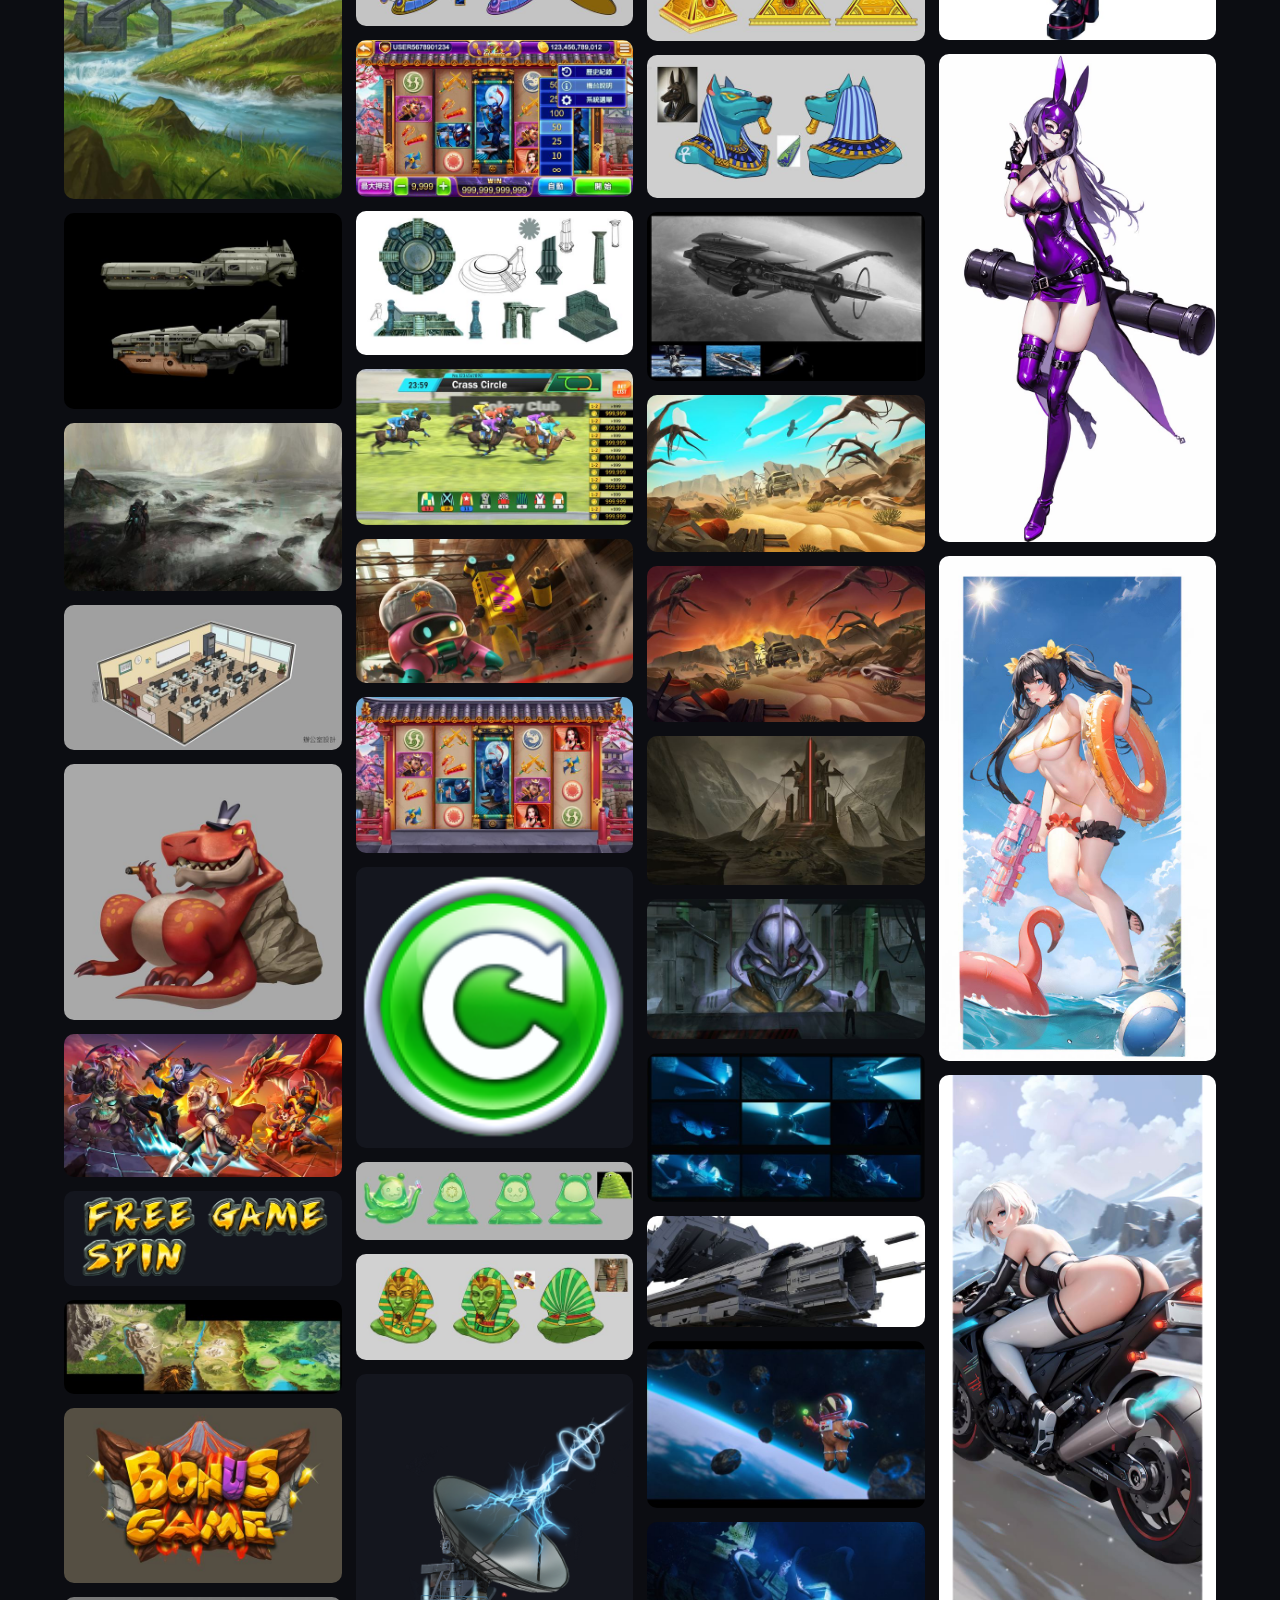
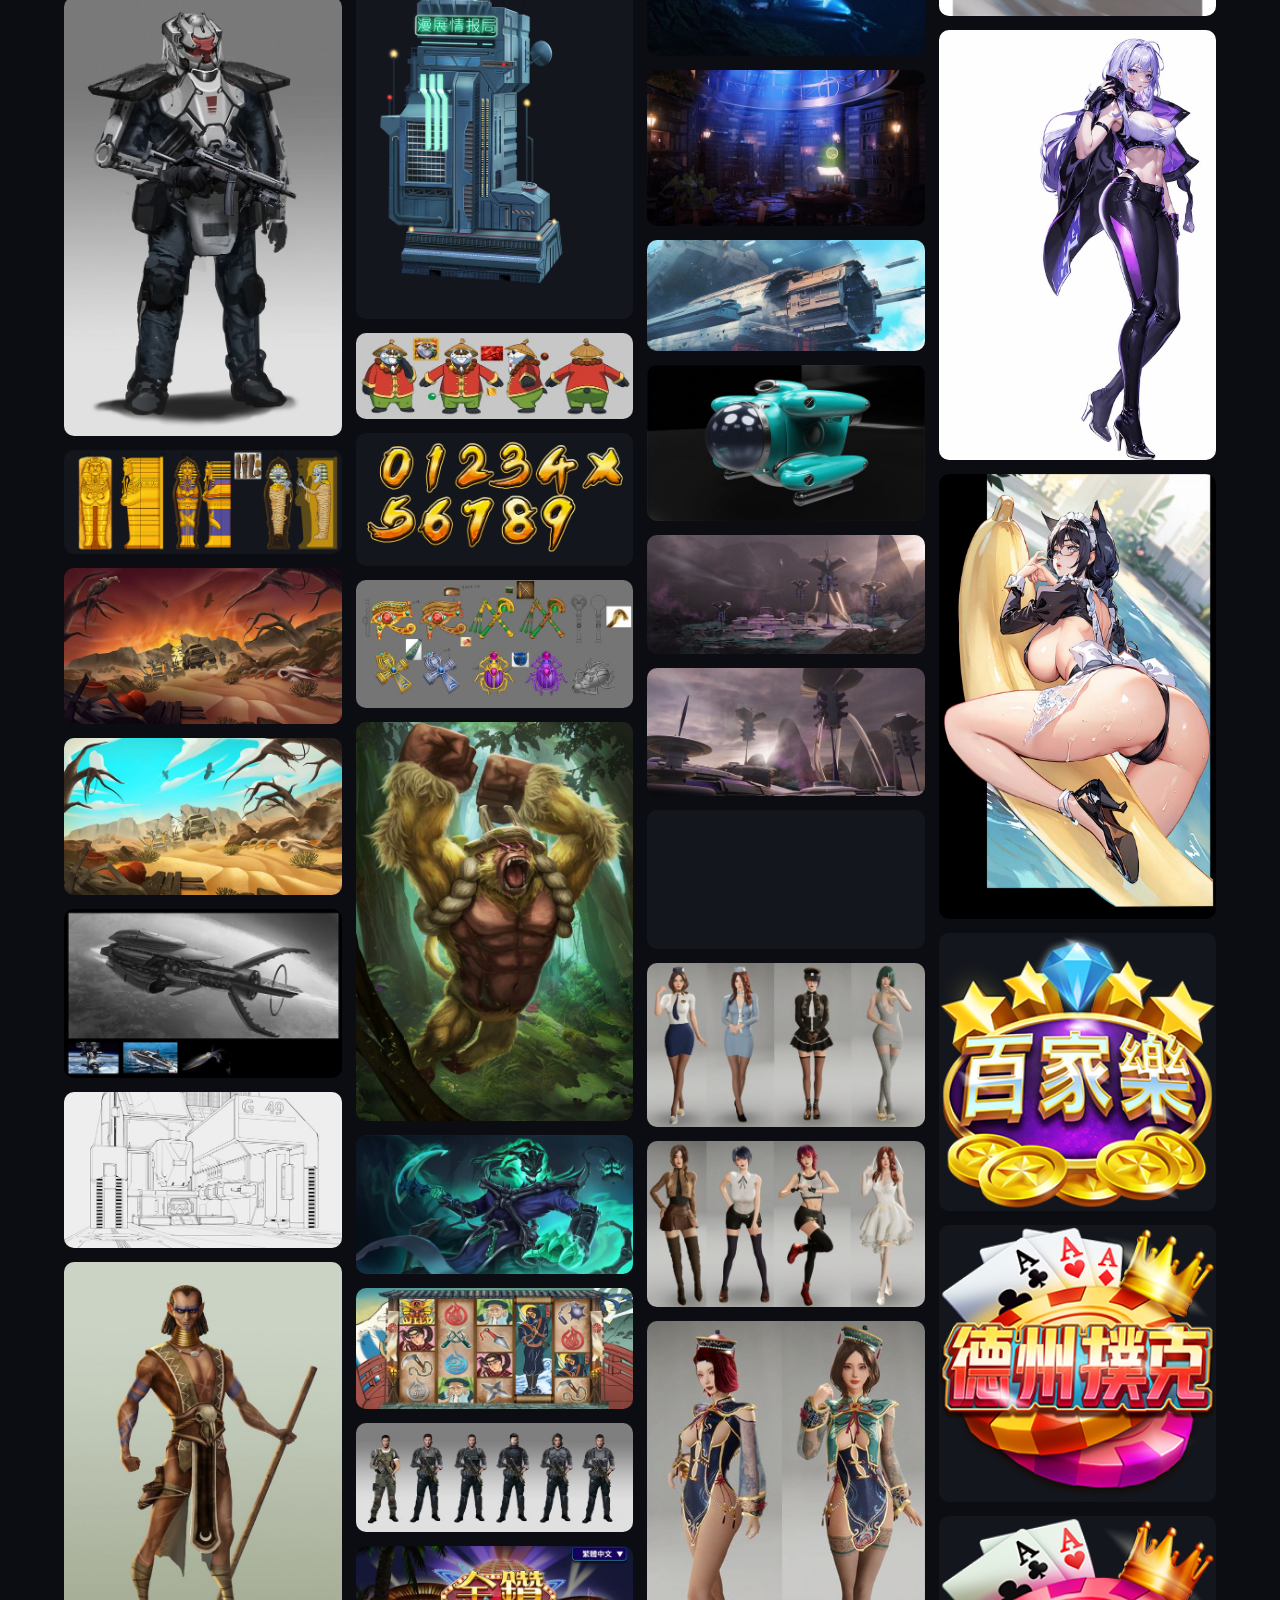
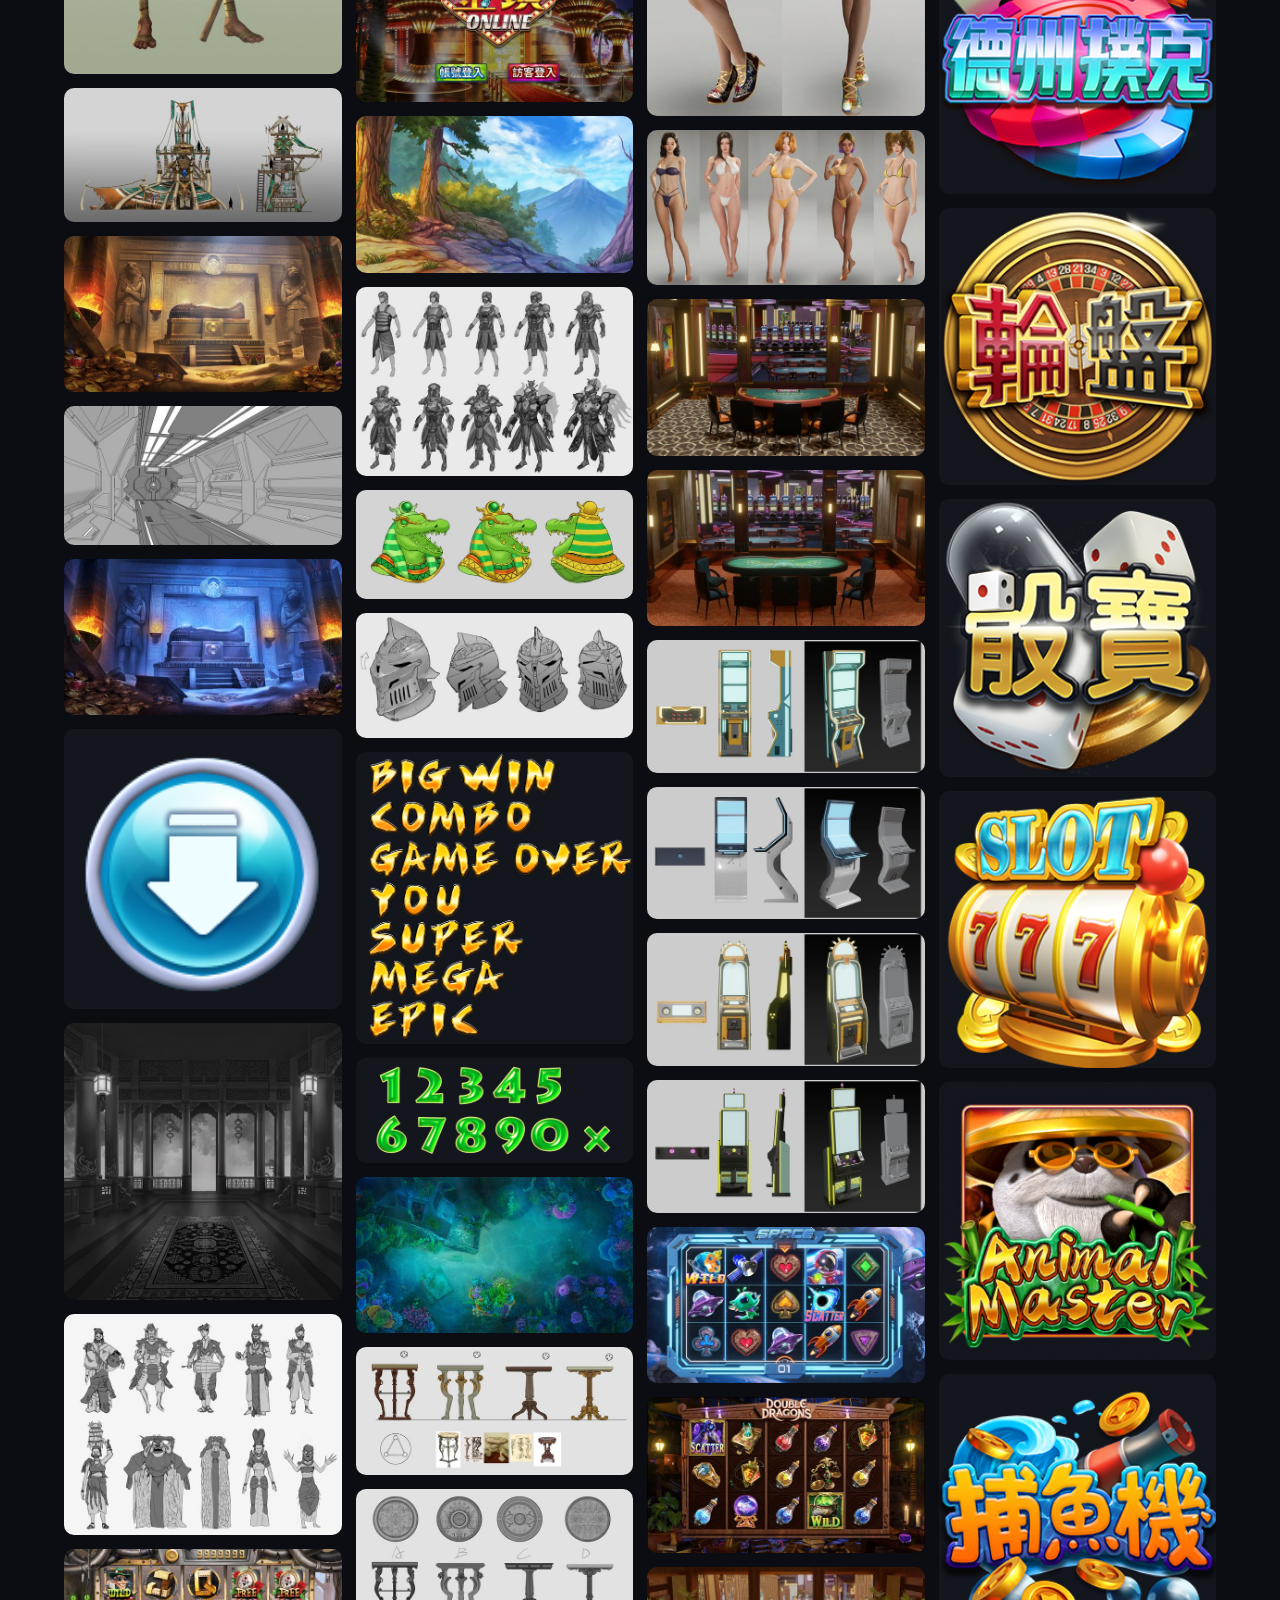
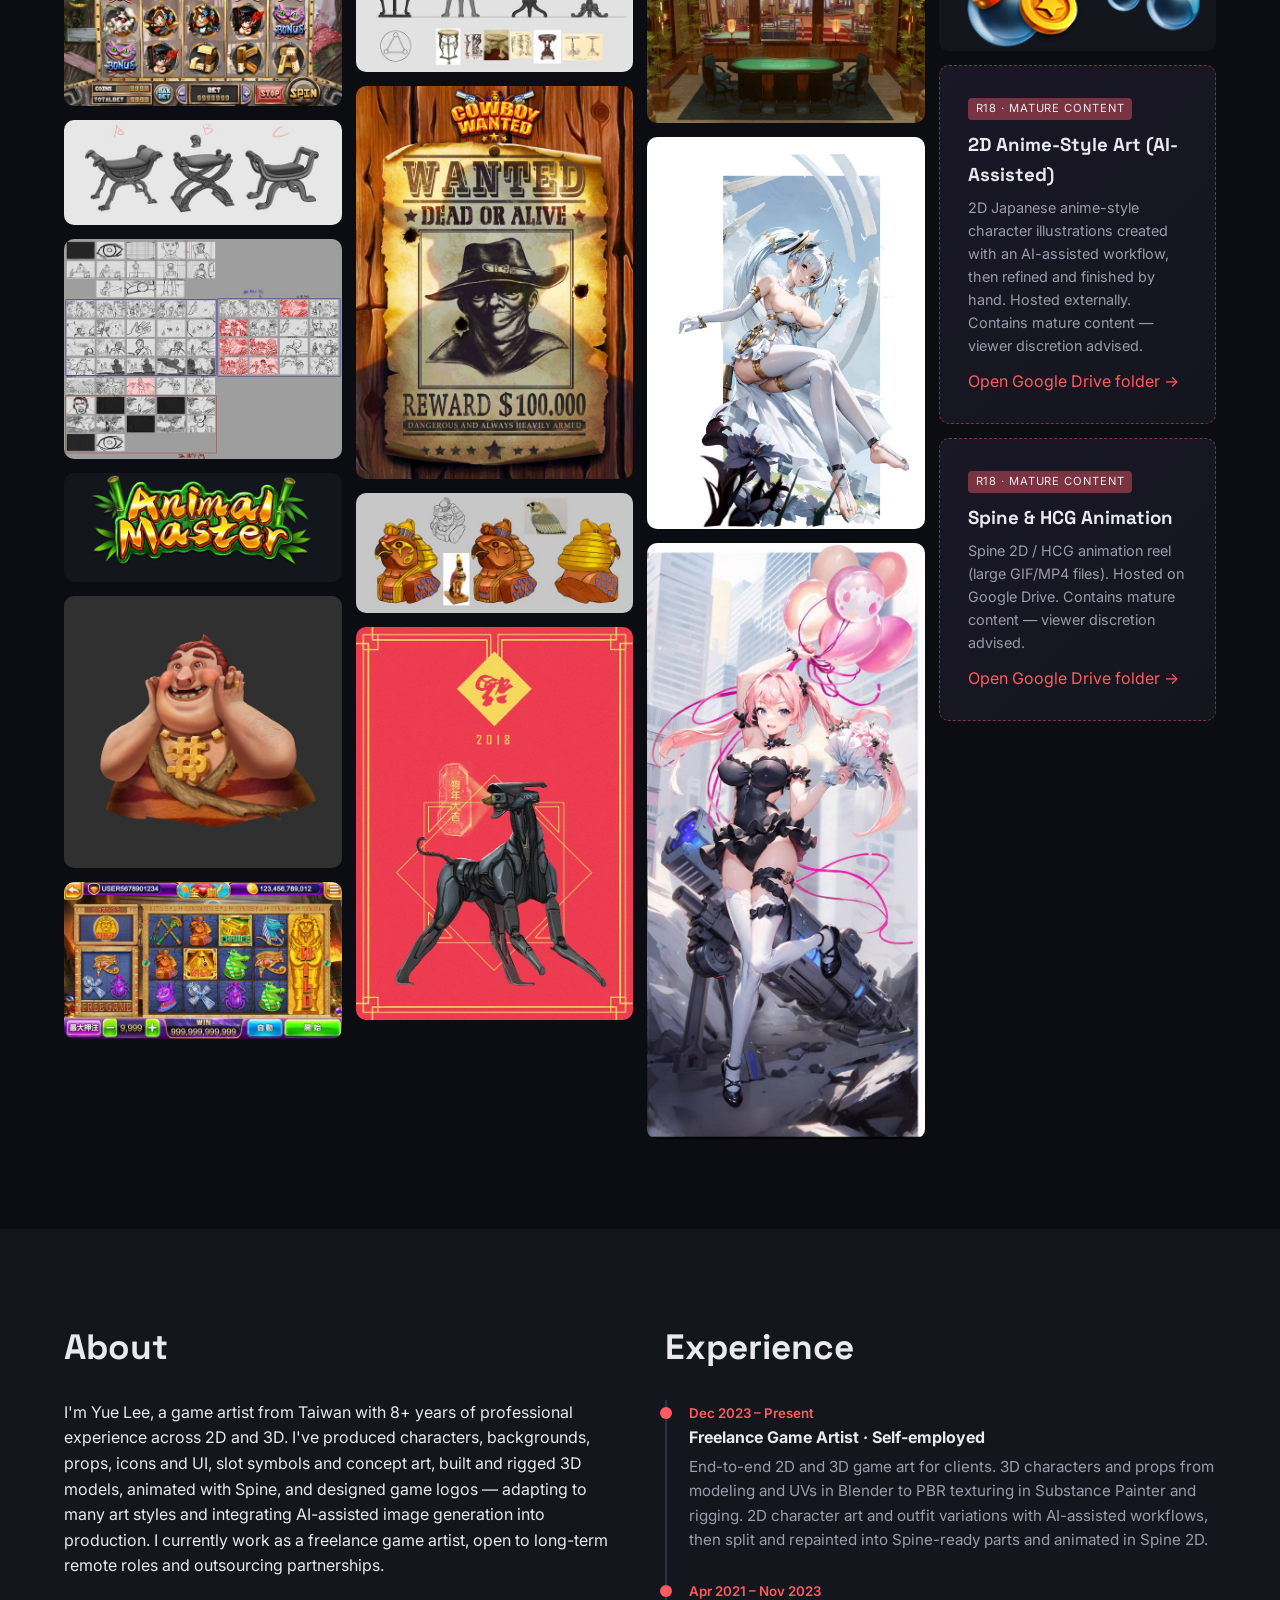
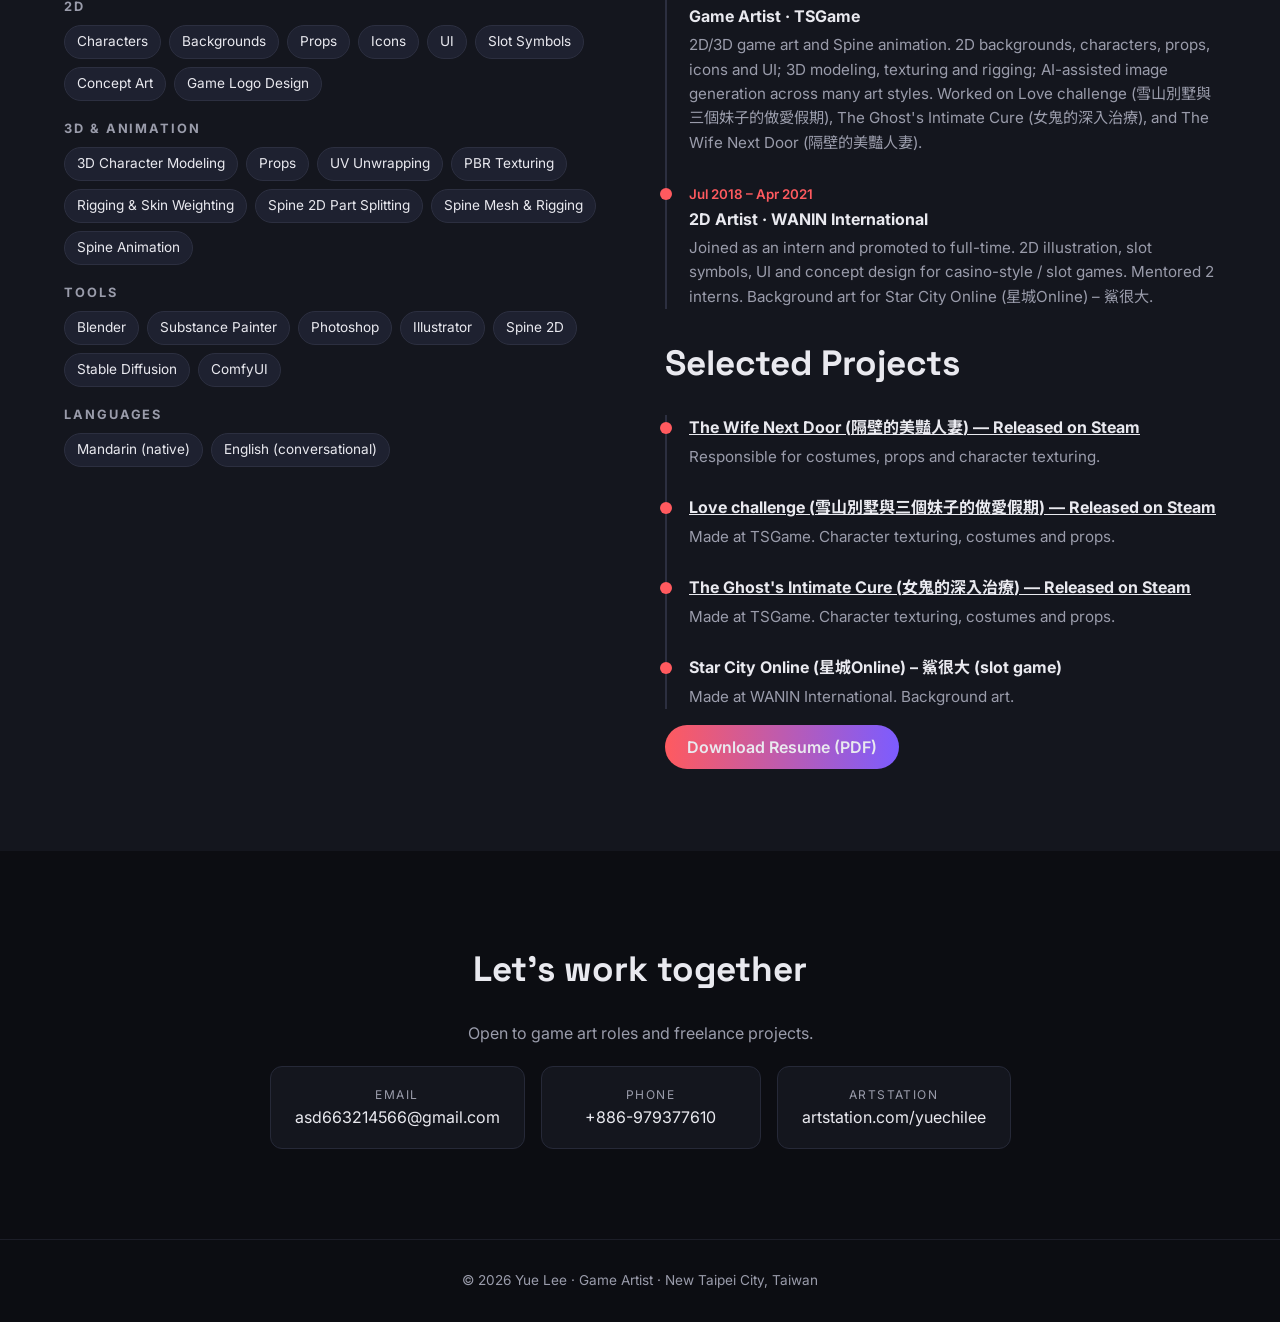
==== commit a55533f6: "Use Steam's 豔 in The Wife Next Door's Chinese title. Co-authored-by: asd663214566-prog <asd663214566" ====
--- a/index.html
+++ b/index.html
@@ -25,11 +25,11 @@
 <h3 class="s">Languages</h3><div class="chips"><span>Mandarin (native)</span><span>English (conversational)</span></div></div>
 <div><h2>Experience</h2><div class="tl">
 <div><small>Dec 2023 – Present</small><h4>Freelance Game Artist · Self-employed</h4><p>End-to-end 2D and 3D game art for clients. 3D characters and props from modeling and UVs in Blender to PBR texturing in Substance Painter and rigging. 2D character art and outfit variations with AI-assisted workflows, then split and repainted into Spine-ready parts and animated in Spine 2D.</p></div>
-<div><small>Apr 2021 – Nov 2023</small><h4>Game Artist · TSGame</h4><p>2D/3D game art and Spine animation. 2D backgrounds, characters, props, icons and UI; 3D modeling, texturing and rigging; AI-assisted image generation across many art styles. Worked on Love challenge (<span lang="zh-Hant">雪山別墅與三個妹子的做愛假期</span>), The Ghost's Intimate Cure (<span lang="zh-Hant">女鬼的深入治療</span>), and The Wife Next Door (<span lang="zh-Hant">隔壁的美艷人妻</span>).</p></div>
+<div><small>Apr 2021 – Nov 2023</small><h4>Game Artist · TSGame</h4><p>2D/3D game art and Spine animation. 2D backgrounds, characters, props, icons and UI; 3D modeling, texturing and rigging; AI-assisted image generation across many art styles. Worked on Love challenge (<span lang="zh-Hant">雪山別墅與三個妹子的做愛假期</span>), The Ghost's Intimate Cure (<span lang="zh-Hant">女鬼的深入治療</span>), and The Wife Next Door (<span lang="zh-Hant">隔壁的美豔人妻</span>).</p></div>
 <div><small>Jul 2018 – Apr 2021</small><h4>2D Artist · WANIN International</h4><p>Joined as an intern and promoted to full-time. 2D illustration, slot symbols, UI and concept design for casino-style / slot games. Mentored 2 interns. Background art for Star City Online (<span lang="zh-Hant">星城Online</span>) – <span lang="zh-Hant">鯊很大</span>.</p></div>
 </div>
 <h2>Selected Projects</h2><div class="tl">
-<div><h4><a href="https://store.steampowered.com/app/2710480/The_Wife_Next_Door/" target="_blank" rel="noopener">The Wife Next Door (<span lang="zh-Hant">隔壁的美艷人妻</span>) — Released on Steam</a></h4><p>Responsible for costumes, props and character texturing.</p></div>
+<div><h4><a href="https://store.steampowered.com/app/2710480/The_Wife_Next_Door/" target="_blank" rel="noopener">The Wife Next Door (<span lang="zh-Hant">隔壁的美豔人妻</span>) — Released on Steam</a></h4><p>Responsible for costumes, props and character texturing.</p></div>
 <div><h4><a href="https://store.steampowered.com/app/2334130/" target="_blank" rel="noopener">Love challenge (<span lang="zh-Hant">雪山別墅與三個妹子的做愛假期</span>) — Released on Steam</a></h4><p>Made at TSGame. Character texturing, costumes and props.</p></div>
 <div><h4><a href="https://store.steampowered.com/app/3987800/" target="_blank" rel="noopener">The Ghost's Intimate Cure (<span lang="zh-Hant">女鬼的深入治療</span>) — Released on Steam</a></h4><p>Made at TSGame. Character texturing, costumes and props.</p></div>
 <div><h4>Star City Online (<span lang="zh-Hant">星城Online</span>) – <span lang="zh-Hant">鯊很大</span> (slot game)</h4><p>Made at WANIN International. Background art.</p></div>
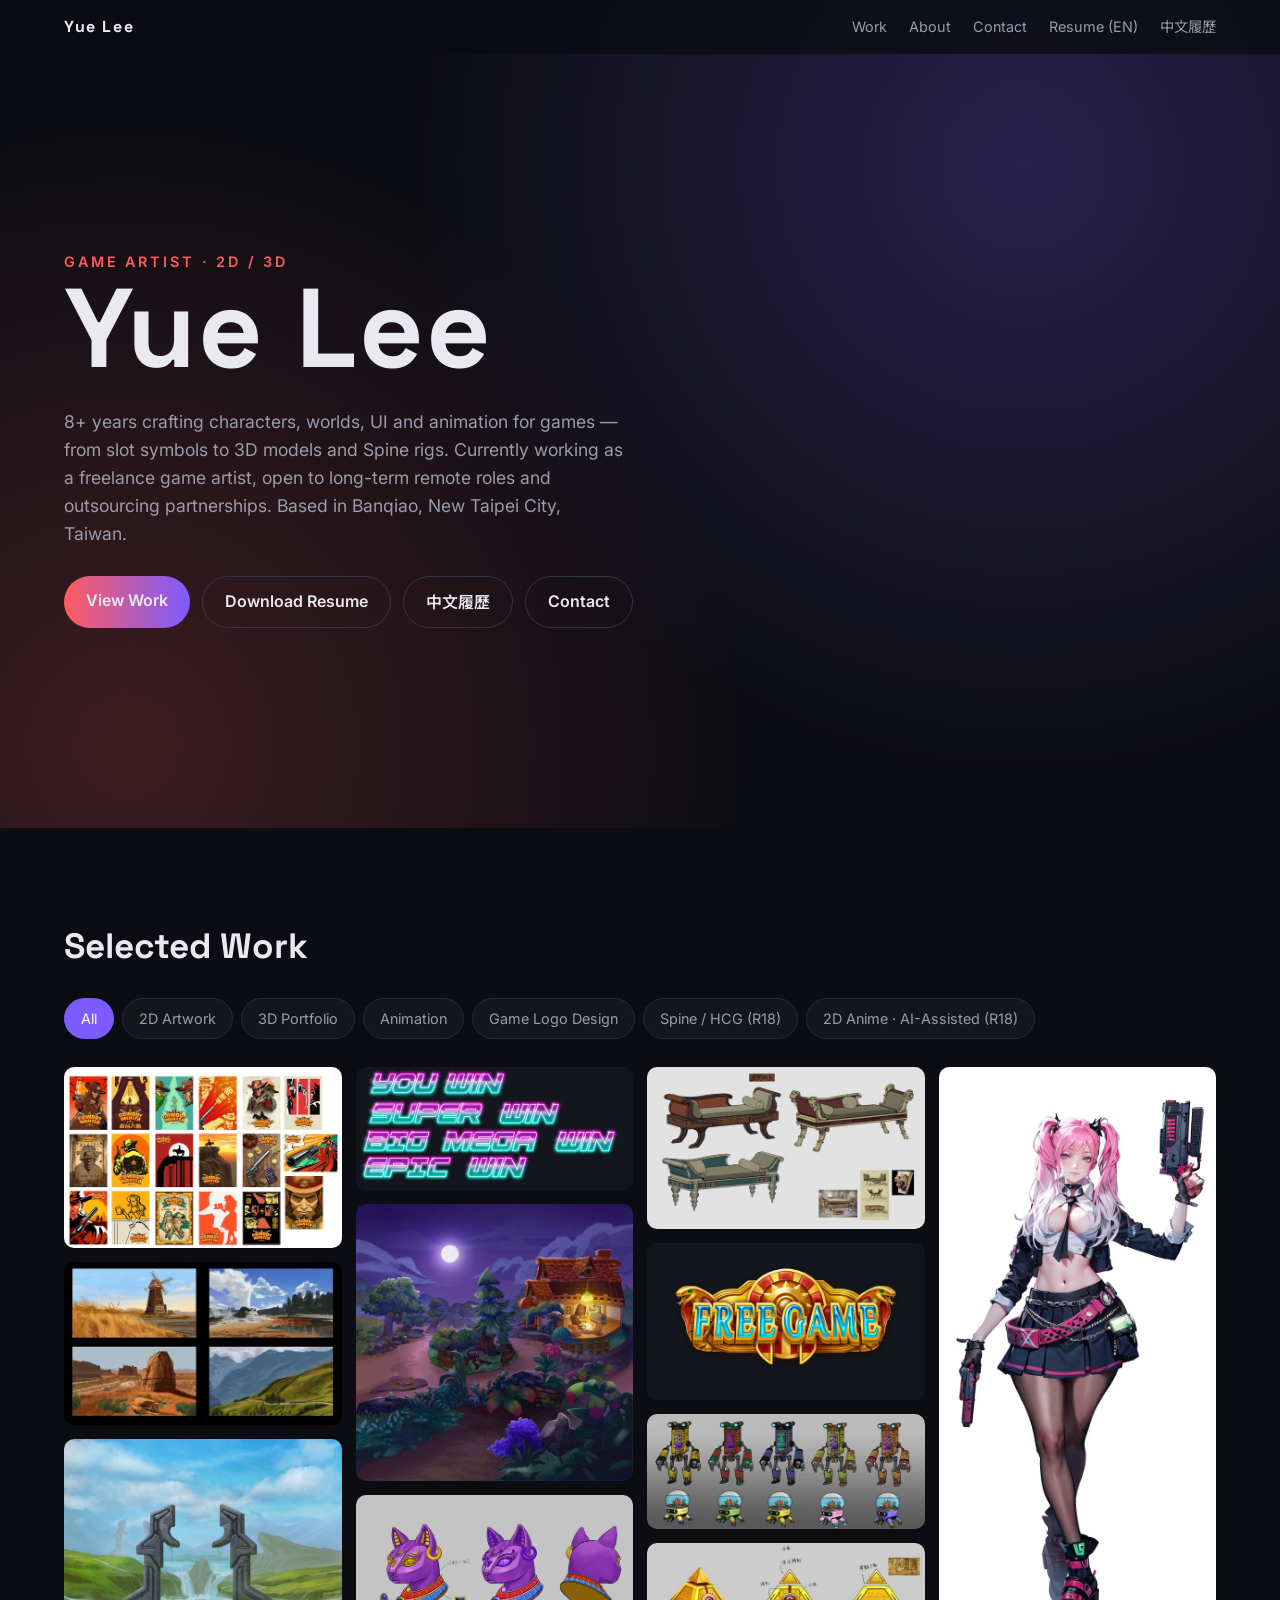
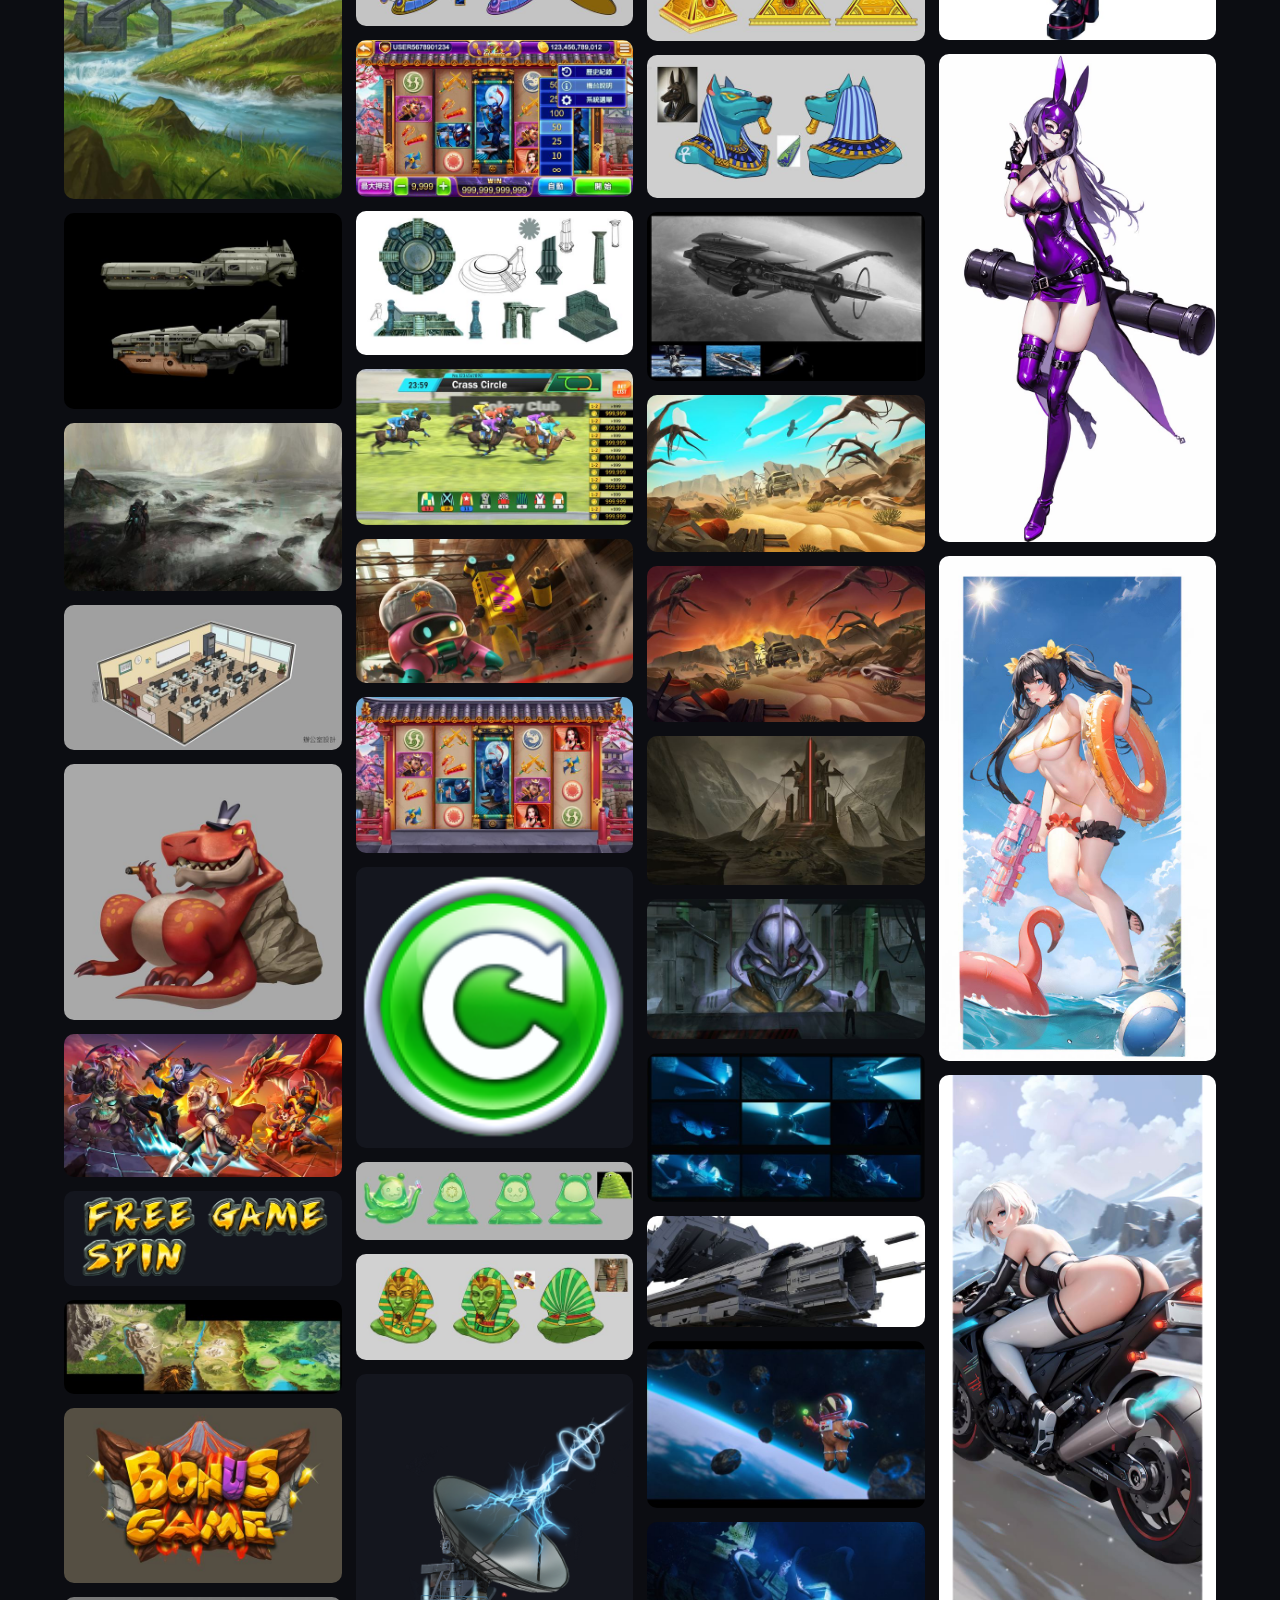
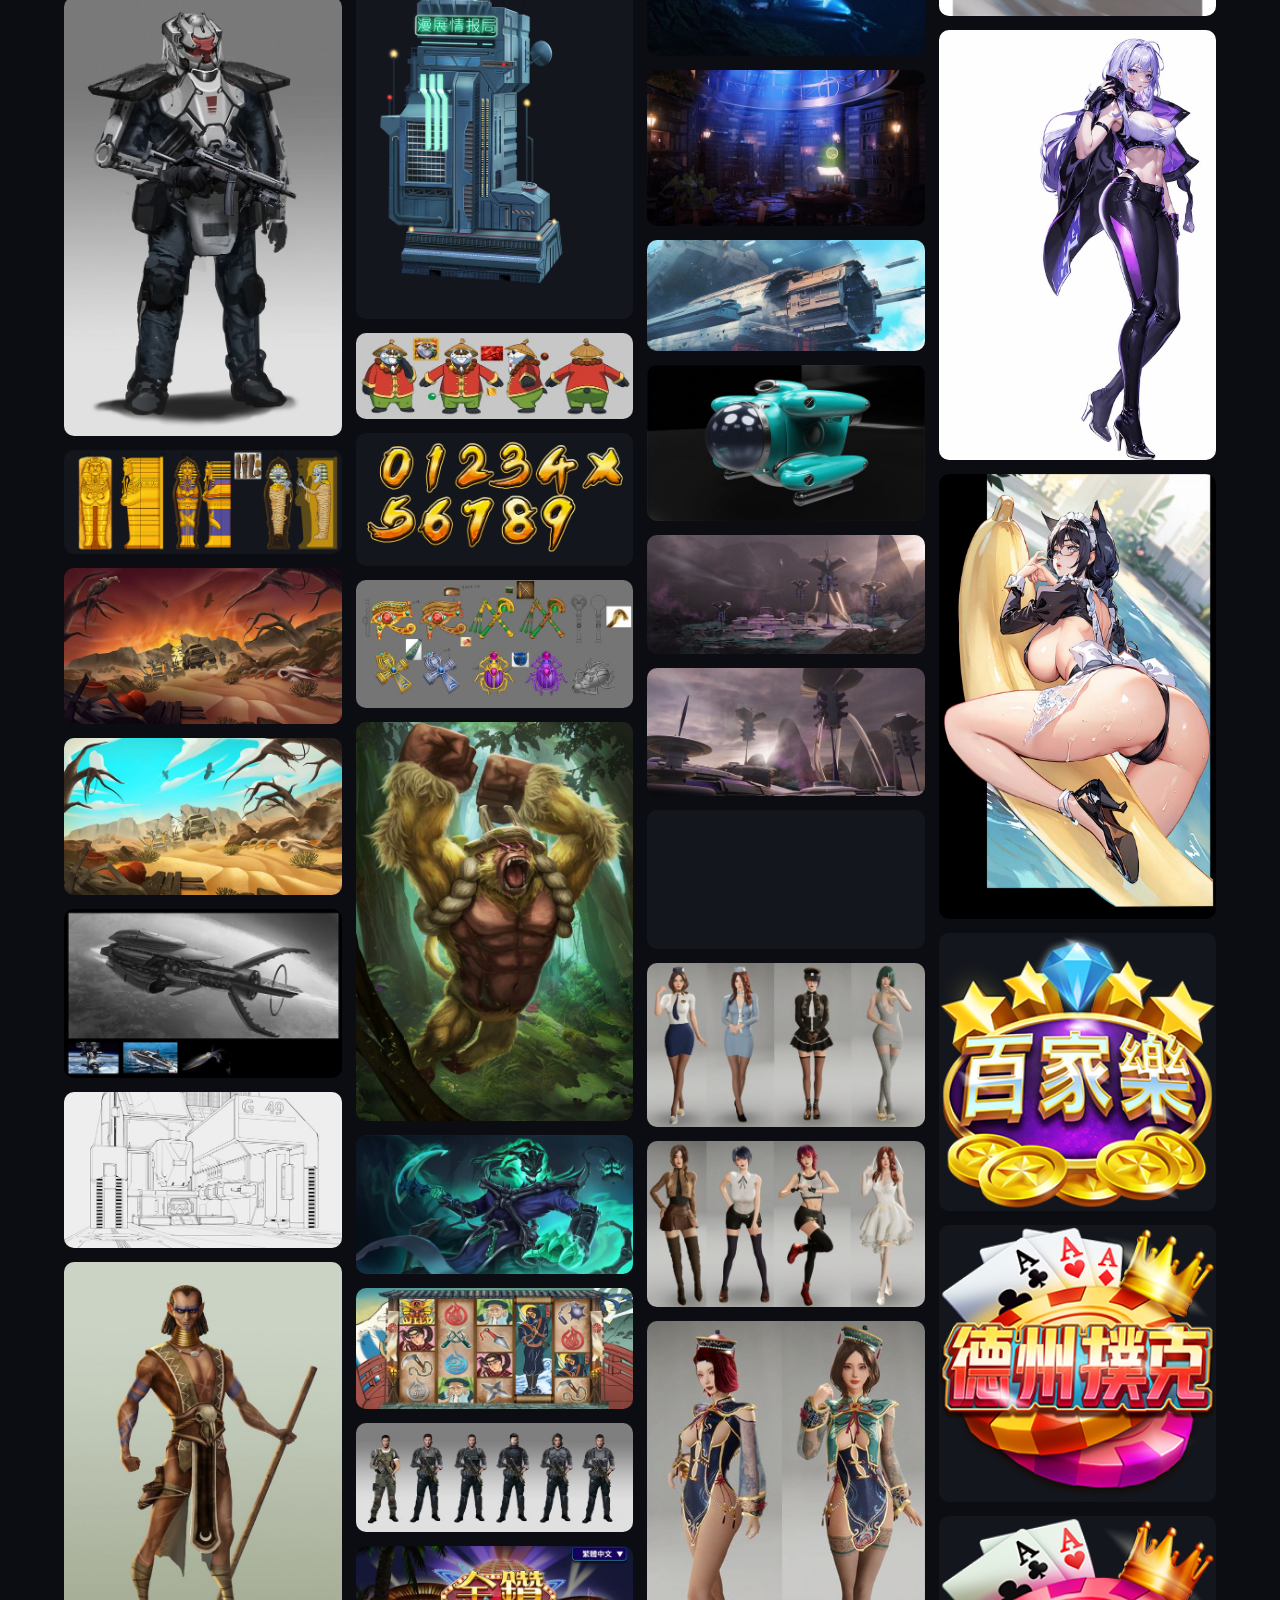
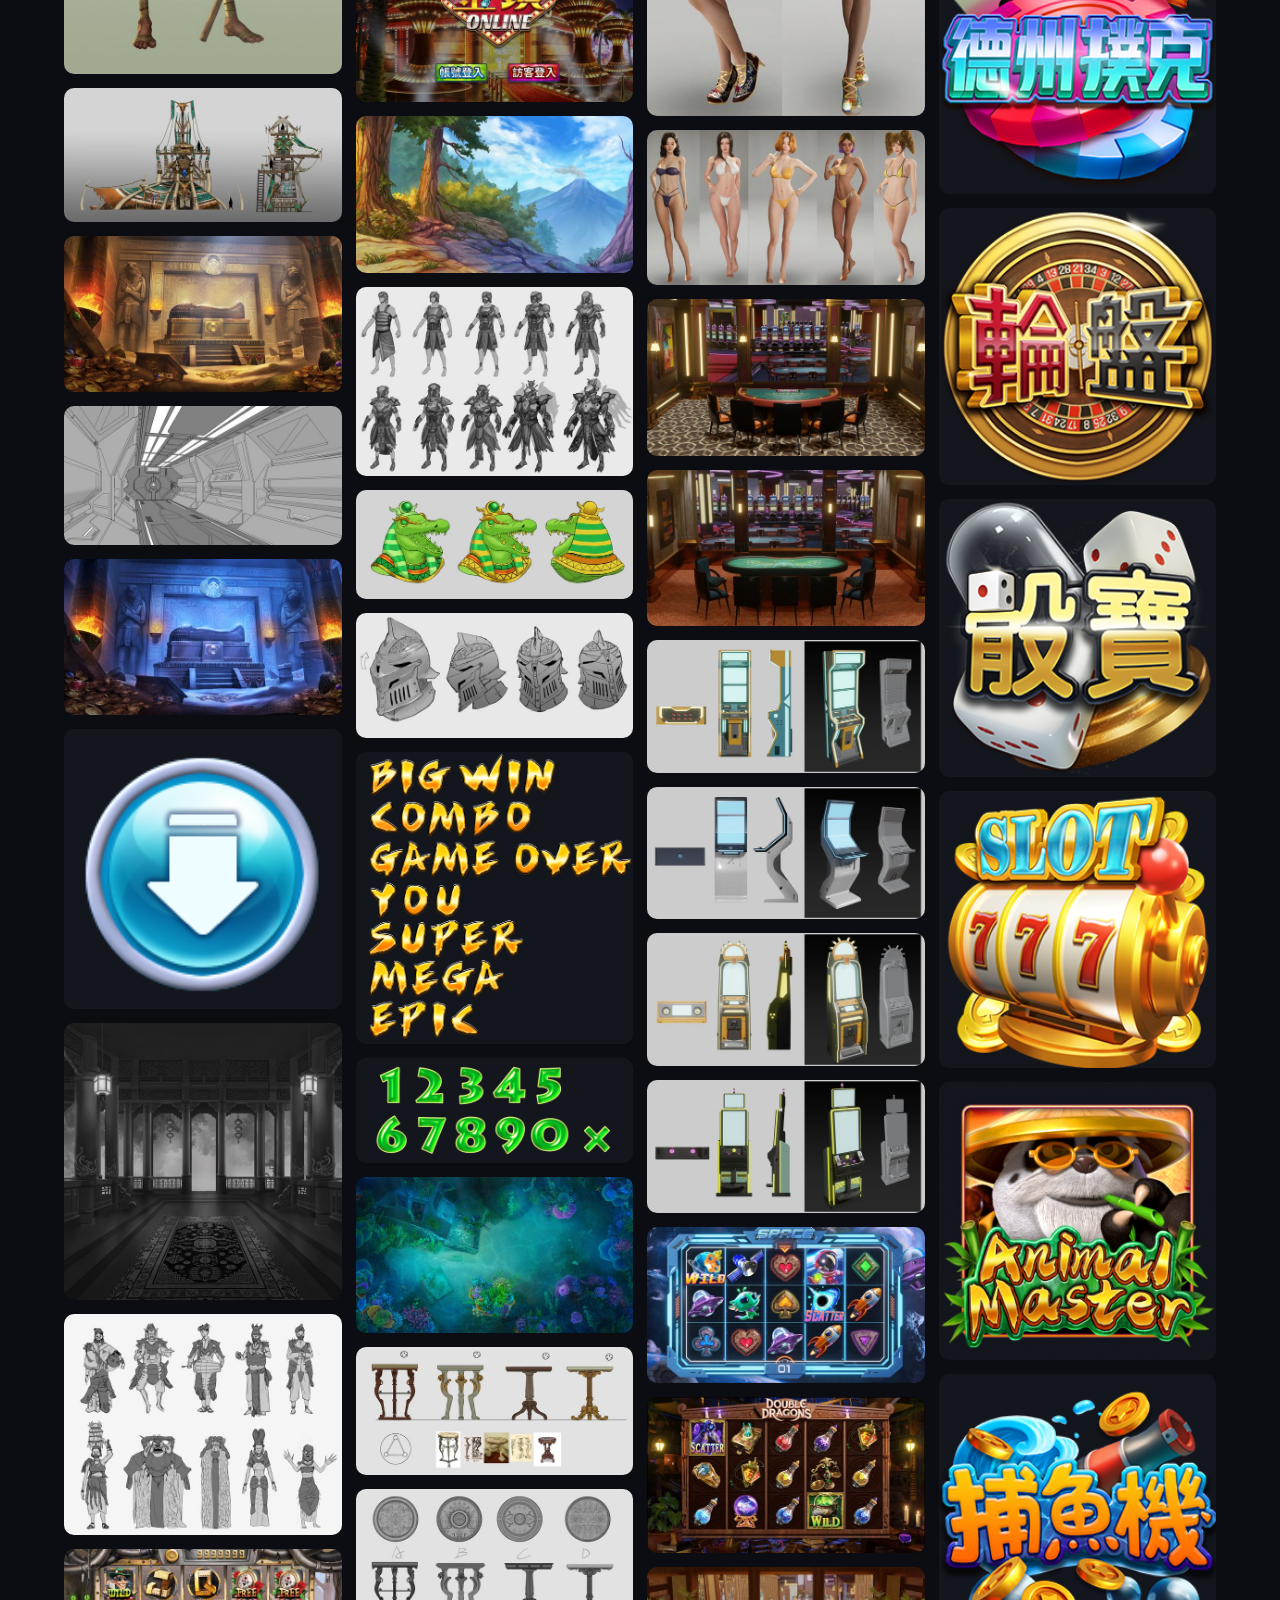
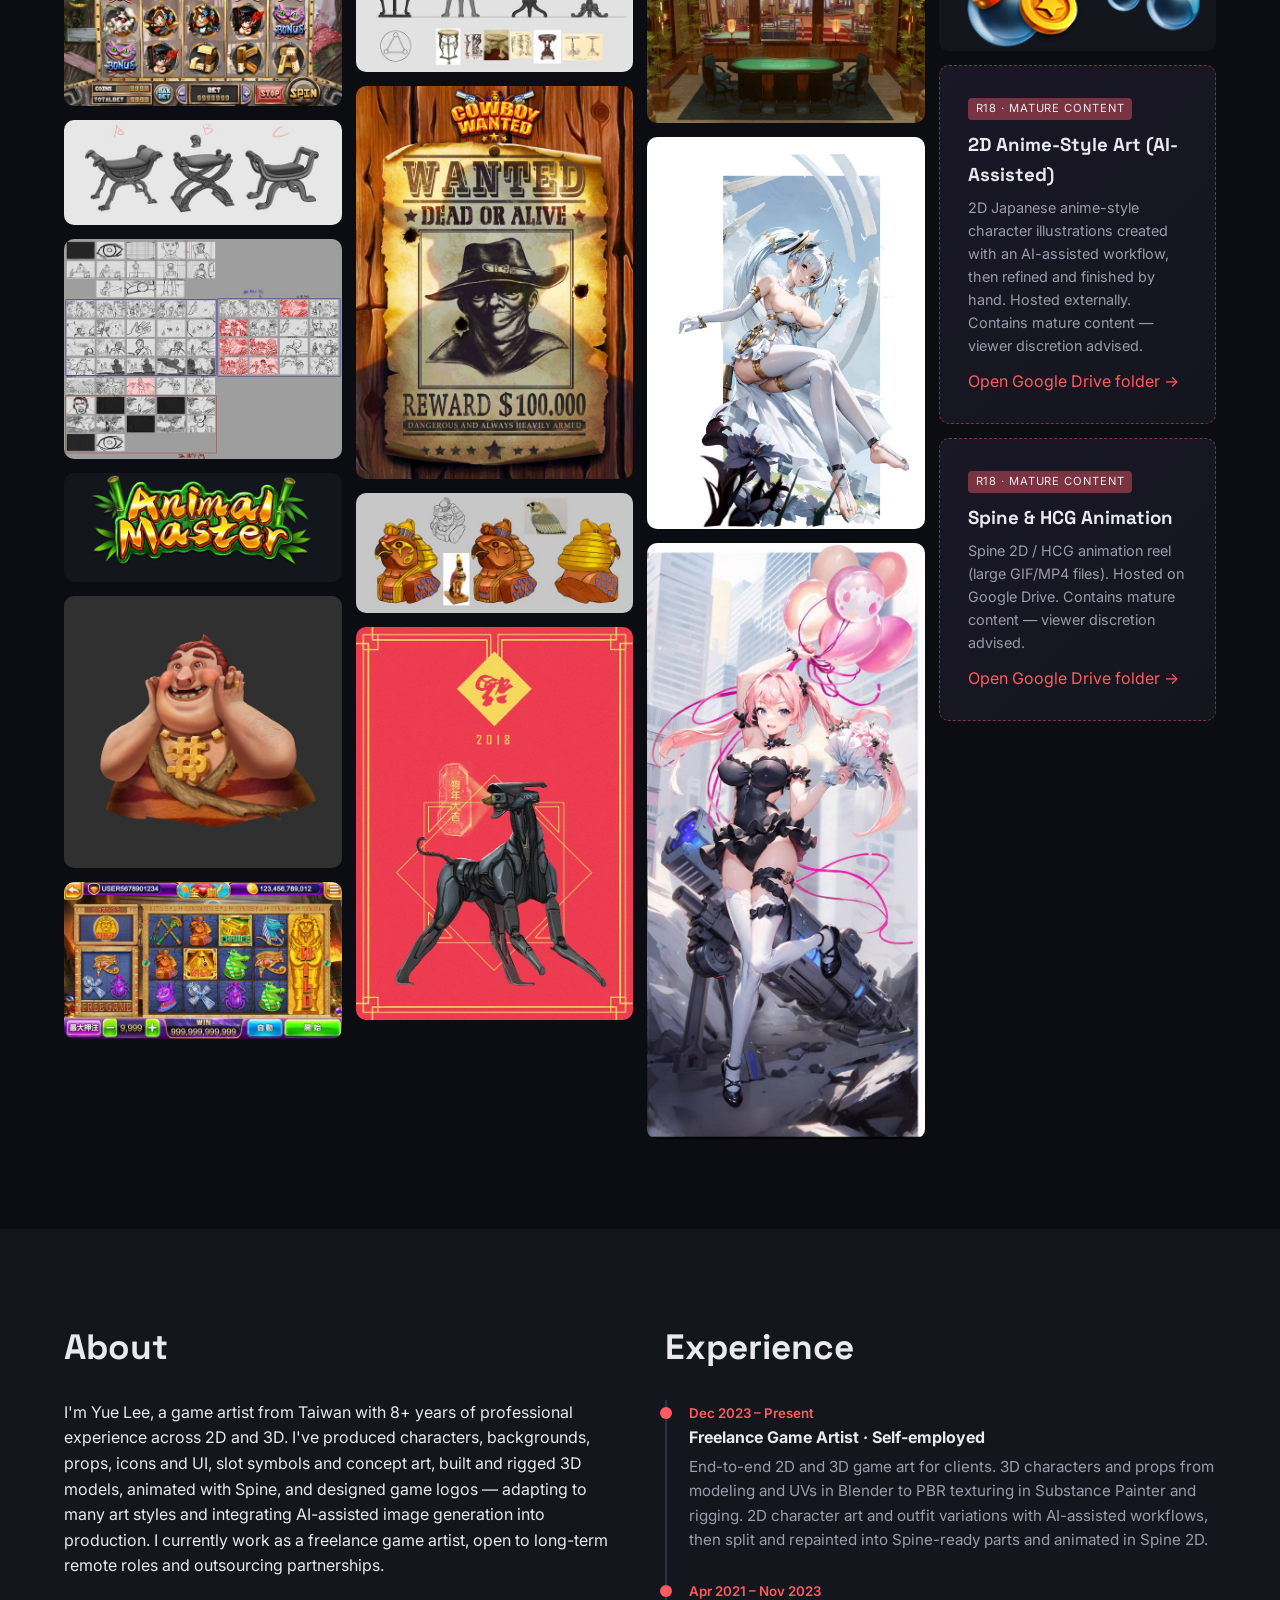
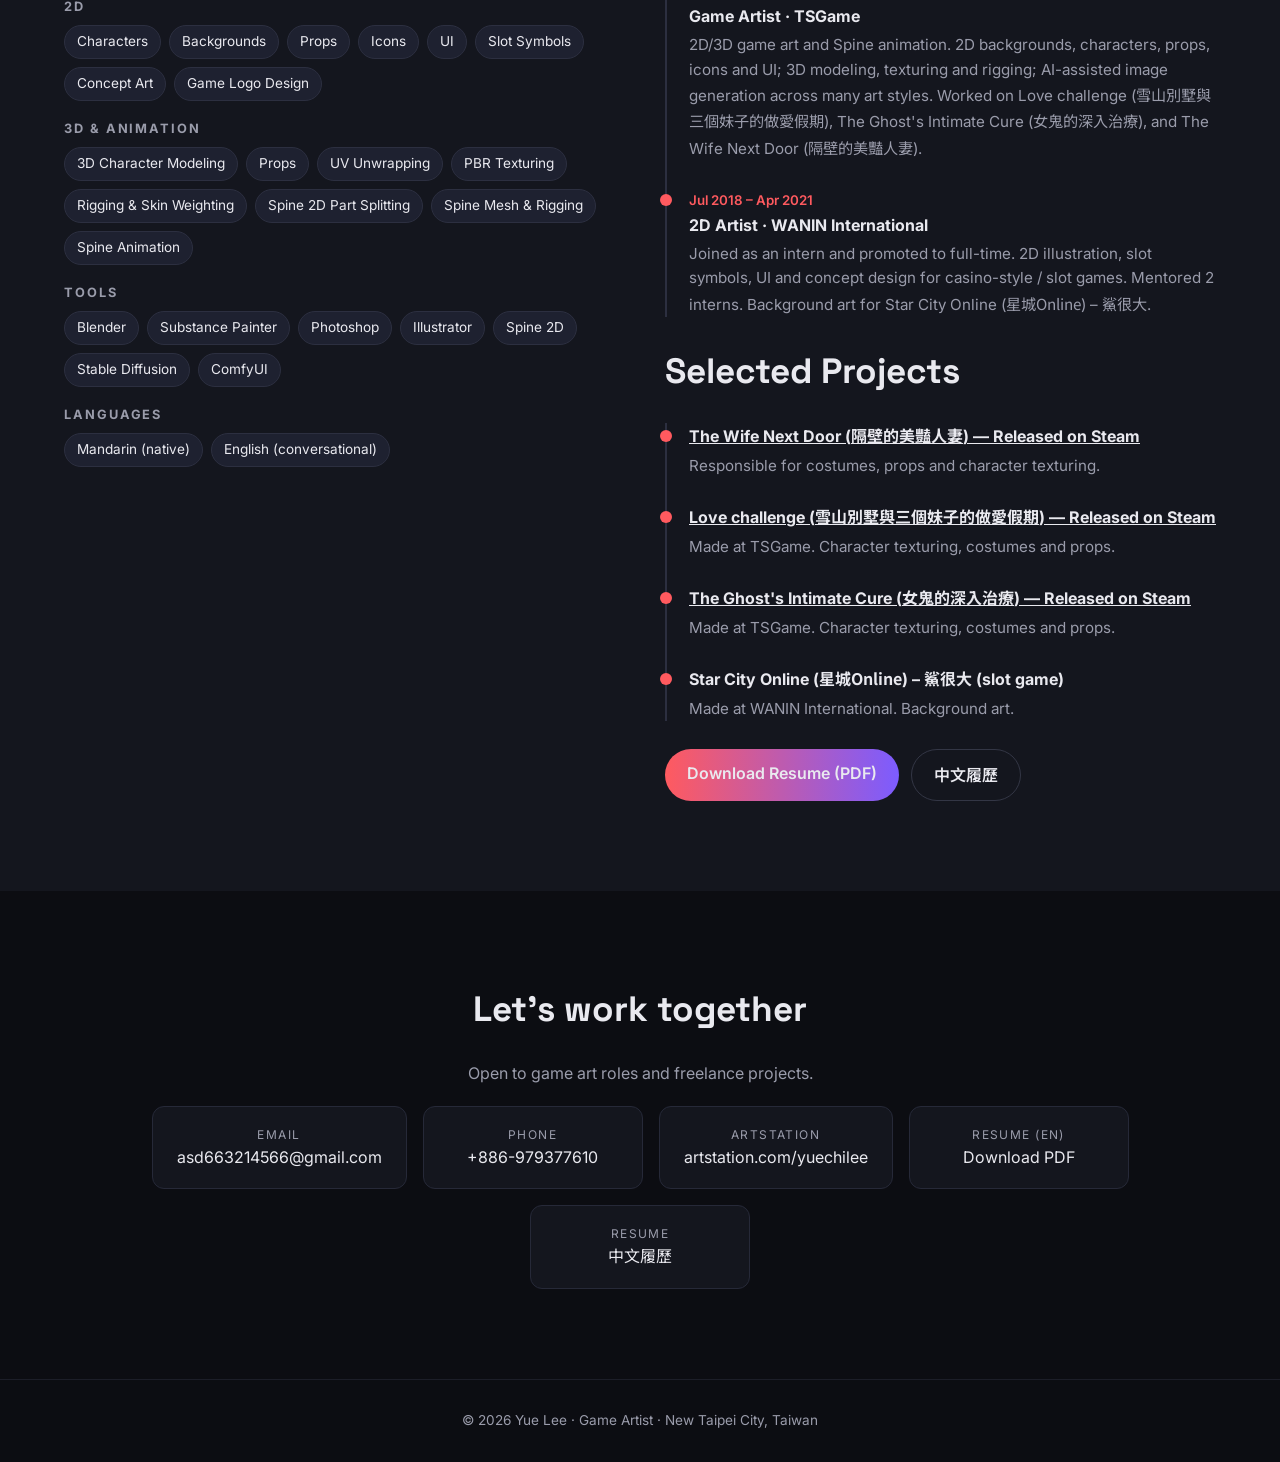
==== commit 12eddec4: "Add a Chinese resume link beside each English resume link. Point 中文履歷 at Yue_Lee_Resume_zh.pdf and o" ====
--- a/index.html
+++ b/index.html
@@ -8,11 +8,11 @@
   <meta property="og:image" content="https://asd663214566-prog.github.io/images/2d/thumbs/2d-008.jpg"><meta name="twitter:card" content="summary_large_image">
 <link rel="preconnect" href="https://fonts.googleapis.com"><link href="https://fonts.googleapis.com/css2?family=Inter:wght@400;600&family=Noto+Sans+TC:wght@400;700&family=Space+Grotesk:wght@500;700&display=swap" rel="stylesheet">
 <link rel="stylesheet" href="style.css"></head><body>
-<nav><a class="logo" href="#top">Yue Lee</a><ul><li><a href="#work">Work</a></li><li><a href="#about">About</a></li><li><a href="#contact">Contact</a></li><li><a href="Yue_Lee_Resume.pdf" download>Resume</a></li></ul></nav>
+<nav><a class="logo" href="#top">Yue Lee</a><ul><li><a href="#work">Work</a></li><li><a href="#about">About</a></li><li><a href="#contact">Contact</a></li><li><a href="Yue_Lee_Resume.pdf" download>Resume (EN)</a></li><li><a href="Yue_Lee_Resume_zh.pdf" target="_blank" rel="noopener" lang="zh-Hant">中文履歷</a></li></ul></nav>
 <header class="hero" id="top"><div>
 <div class="role">Game Artist · 2D / 3D</div><h1>Yue Lee</h1>
 <p>8+ years crafting characters, worlds, UI and animation for games — from slot symbols to 3D models and Spine rigs. Currently working as a freelance game artist, open to long-term remote roles and outsourcing partnerships. Based in Banqiao, New Taipei City, Taiwan.</p>
-<div class="btns"><a class="btn pri" href="#work">View Work</a><a class="btn" href="Yue_Lee_Resume.pdf" download>Download Resume</a><a class="btn" href="#contact">Contact</a></div></div></header>
+<div class="btns"><a class="btn pri" href="#work">View Work</a><a class="btn" href="Yue_Lee_Resume.pdf" download>Download Resume</a><a class="btn" href="Yue_Lee_Resume_zh.pdf" target="_blank" rel="noopener" lang="zh-Hant">中文履歷</a><a class="btn" href="#contact">Contact</a></div></div></header>
 <section id="work"><h2>Selected Work</h2><div class="tabs" id="tabs"></div><div class="grid" id="grid"></div></section>
 <div id="r18gate" class="r18gate" hidden role="dialog" aria-modal="true" aria-labelledby="r18t"><div class="r18box"><p id="r18t">This content is intended for adults 18+. Are you 18 or older?</p><div class="btns" style="justify-content:center;margin-top:18px"><a class="btn pri" id="r18yes" href="https://drive.google.com/drive/folders/1ezEzhXOIHc9iuIyjUHb3hdM-IAVJ0bRC" target="_blank" rel="noopener">Yes, I am 18+</a><button type="button" class="btn" id="r18no">No</button></div></div></div>
 <style>.r18gate button.btn{background:transparent;color:var(--fg);font:inherit;font-weight:600;cursor:pointer}.r18gate{position:fixed;inset:0;background:rgba(0,0,0,.8);display:flex;align-items:center;justify-content:center;z-index:200;padding:20px}.r18gate[hidden]{display:none}.r18box{background:var(--bg2);border:1px solid #262938;border-radius:14px;padding:28px;max-width:420px;text-align:center}.r18box a.btn{color:#fff}</style>
@@ -33,9 +33,9 @@
 <div><h4><a href="https://store.steampowered.com/app/2334130/" target="_blank" rel="noopener">Love challenge (<span lang="zh-Hant">雪山別墅與三個妹子的做愛假期</span>) — Released on Steam</a></h4><p>Made at TSGame. Character texturing, costumes and props.</p></div>
 <div><h4><a href="https://store.steampowered.com/app/3987800/" target="_blank" rel="noopener">The Ghost's Intimate Cure (<span lang="zh-Hant">女鬼的深入治療</span>) — Released on Steam</a></h4><p>Made at TSGame. Character texturing, costumes and props.</p></div>
 <div><h4>Star City Online (<span lang="zh-Hant">星城Online</span>) – <span lang="zh-Hant">鯊很大</span> (slot game)</h4><p>Made at WANIN International. Background art.</p></div>
-</div><a class="btn pri" href="Yue_Lee_Resume.pdf" download>Download Resume (PDF)</a></div></section>
+</div><div class="btns"><a class="btn pri" href="Yue_Lee_Resume.pdf" download>Download Resume (PDF)</a><a class="btn" href="Yue_Lee_Resume_zh.pdf" target="_blank" rel="noopener" lang="zh-Hant">中文履歷</a></div></div></section>
 <section id="contact" class="contact"><h2>Let's work together</h2><p style="color:var(--mut)">Open to game art roles and freelance projects.</p>
-<div class="rows"><a href="mailto:asd663214566@gmail.com"><small>Email</small>asd663214566@gmail.com</a><a href="tel:+886979377610"><small>Phone</small>+886-979377610</a><a href="https://www.artstation.com/yuechilee" target="_blank" rel="noopener"><small>ArtStation</small>artstation.com/yuechilee</a></div></section>
+<div class="rows"><a href="mailto:asd663214566@gmail.com"><small>Email</small>asd663214566@gmail.com</a><a href="tel:+886979377610"><small>Phone</small>+886-979377610</a><a href="https://www.artstation.com/yuechilee" target="_blank" rel="noopener"><small>ArtStation</small>artstation.com/yuechilee</a><a href="Yue_Lee_Resume.pdf" download><small>Resume (EN)</small>Download PDF</a><a href="Yue_Lee_Resume_zh.pdf" target="_blank" rel="noopener"><small>Resume</small><span lang="zh-Hant">中文履歷</span></a></div></section>
 <footer>© <span id="yr"></span> Yue Lee · Game Artist · New Taipei City, Taiwan</footer>
 <div id="lb"><div id="stage"></div><button class="x" aria-label="Close">×</button><button class="p" aria-label="Previous">‹</button><button class="n" aria-label="Next">›</button><div class="c"></div></div>
 <script src="gallery-data.js"></script><script src="links.js"></script><script src="app.js"></script><script>(function(){var t=document.getElementById('tabs');if(!t)return;var b=document.createElement('button');b.type='button';b.className='r18tab';b.textContent='Spine / HCG (R18)';b.addEventListener('click',function(e){e.stopPropagation();window.r18open()});var ai=t.querySelector('button[data-k="ai"]');t.insertBefore(b,ai)})();</script></body></html>
--- a/style.css
+++ b/style.css
@@ -1,6 +1,7 @@
 :root{--bg:#0c0d12;--bg2:#14161e;--fg:#e9e9ef;--mut:#9a9cab;--ac:#ff5a5f;--ac2:#7c5cff}
 *{box-sizing:border-box}html{scroll-behavior:smooth}
 body{margin:0;background:var(--bg);color:var(--fg);font-family:'Inter','Noto Sans TC','PingFang TC','Microsoft JhengHei',sans-serif;line-height:1.6}
+[lang="zh-Hant"]{font-family:'Noto Sans TC','PingFang TC','Microsoft JhengHei',sans-serif}
 a{color:inherit}
 nav{position:fixed;top:0;left:0;right:0;z-index:50;display:flex;justify-content:space-between;align-items:center;padding:14px 5vw;background:rgba(12,13,18,.8);backdrop-filter:blur(10px)}
 nav .logo{font-family:'Space Grotesk',sans-serif;font-weight:700;letter-spacing:.1em;text-decoration:none}
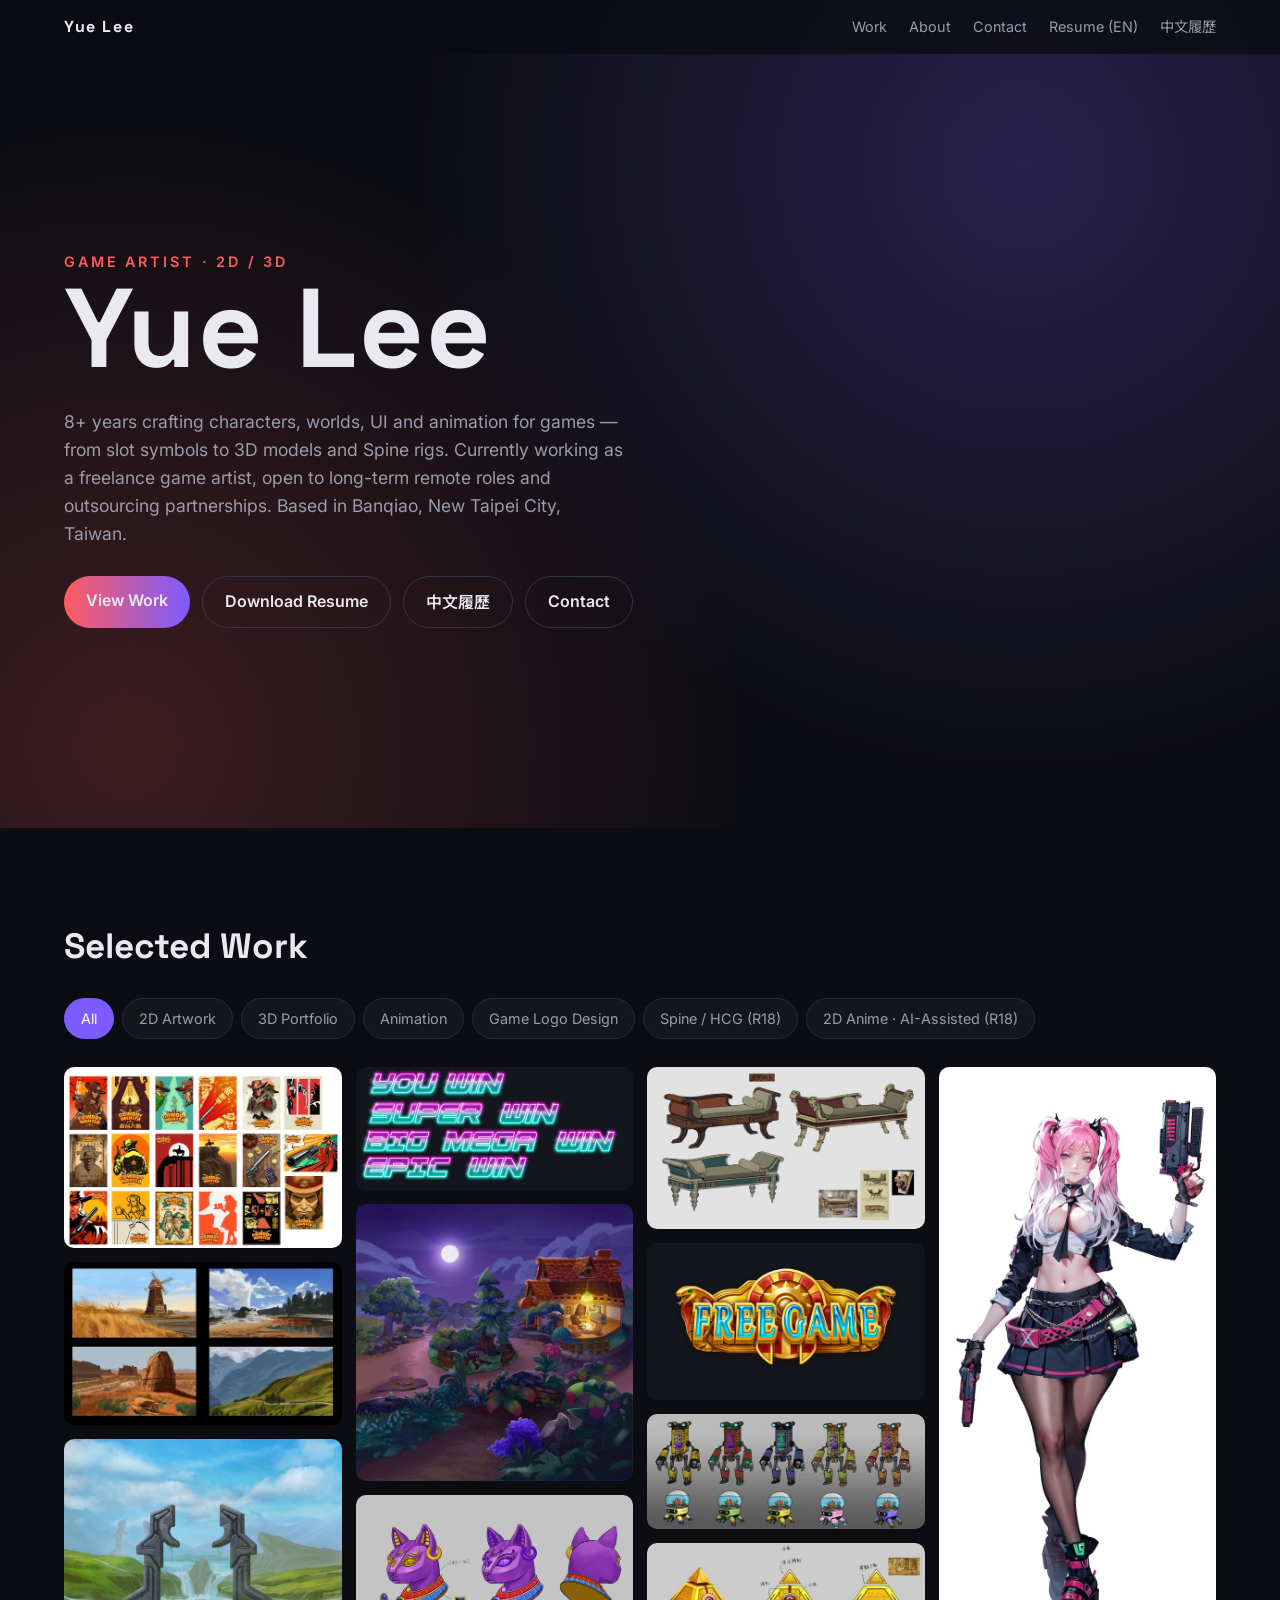
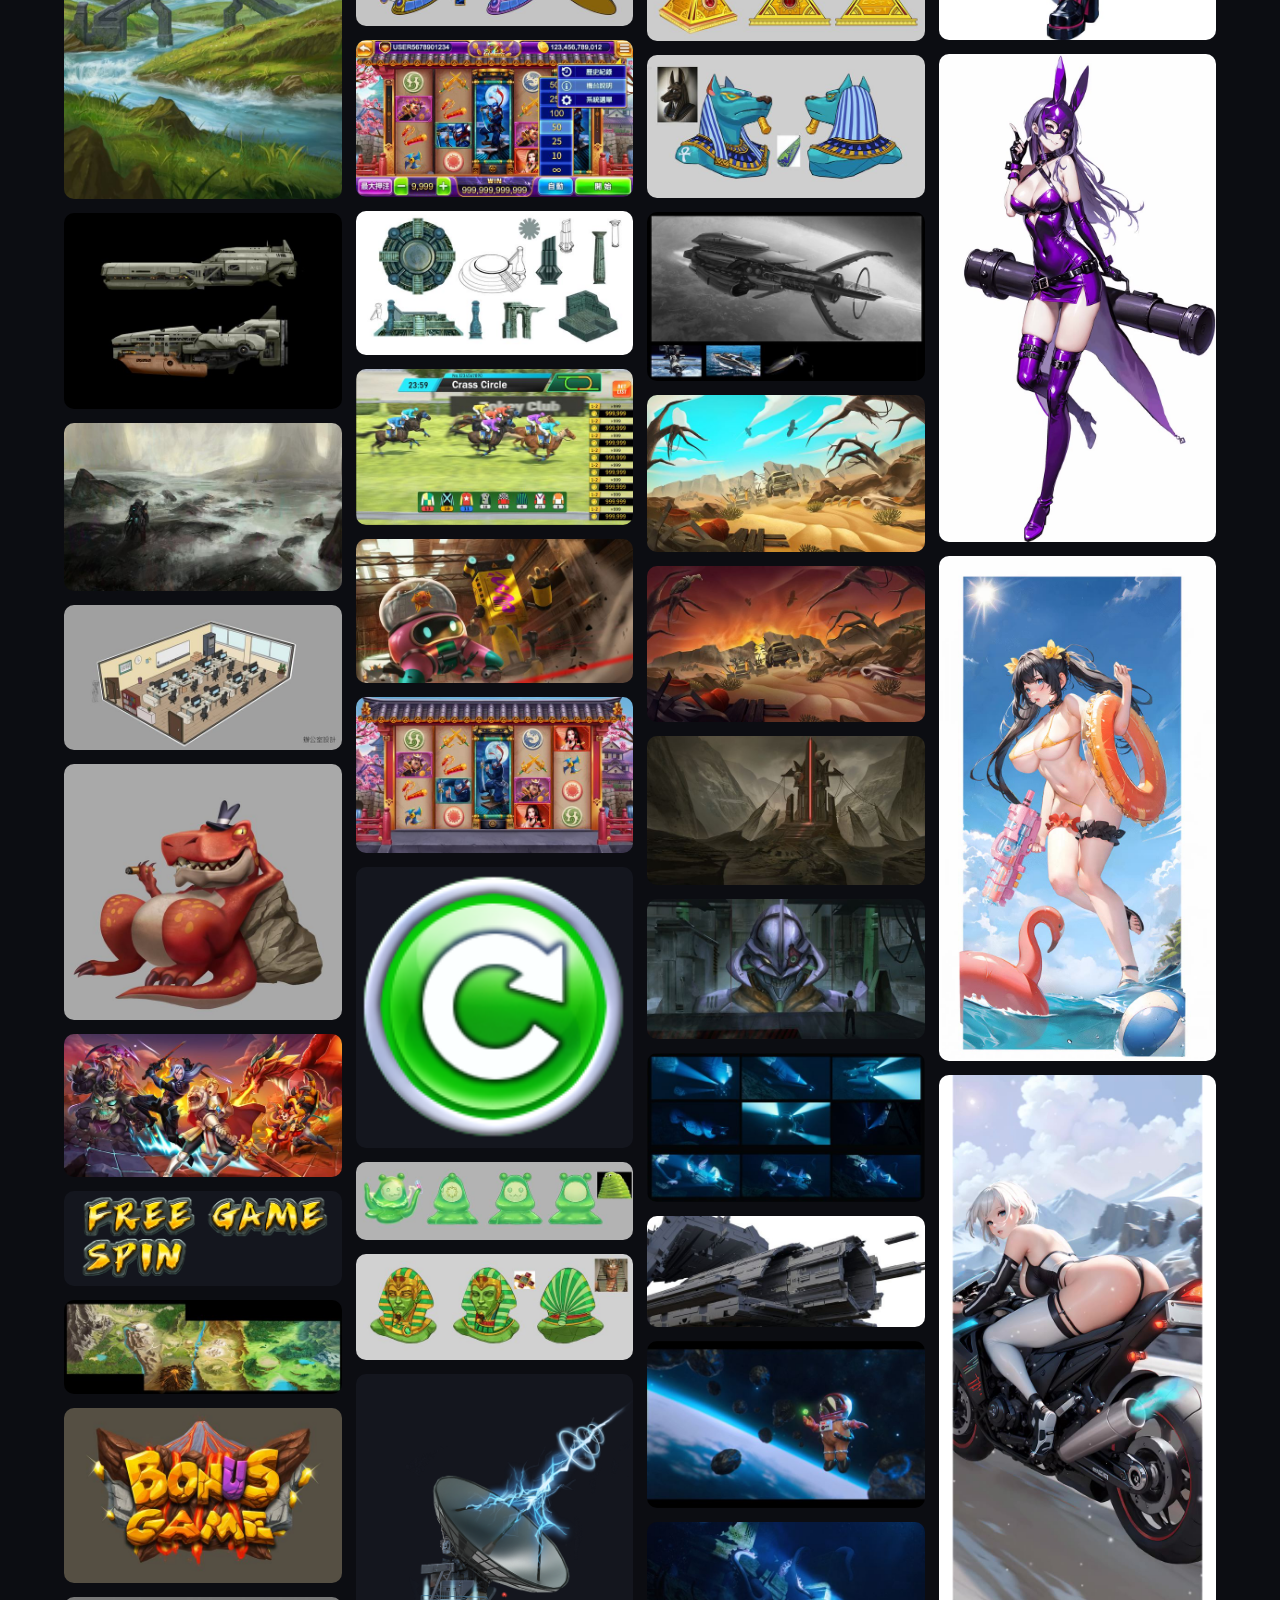
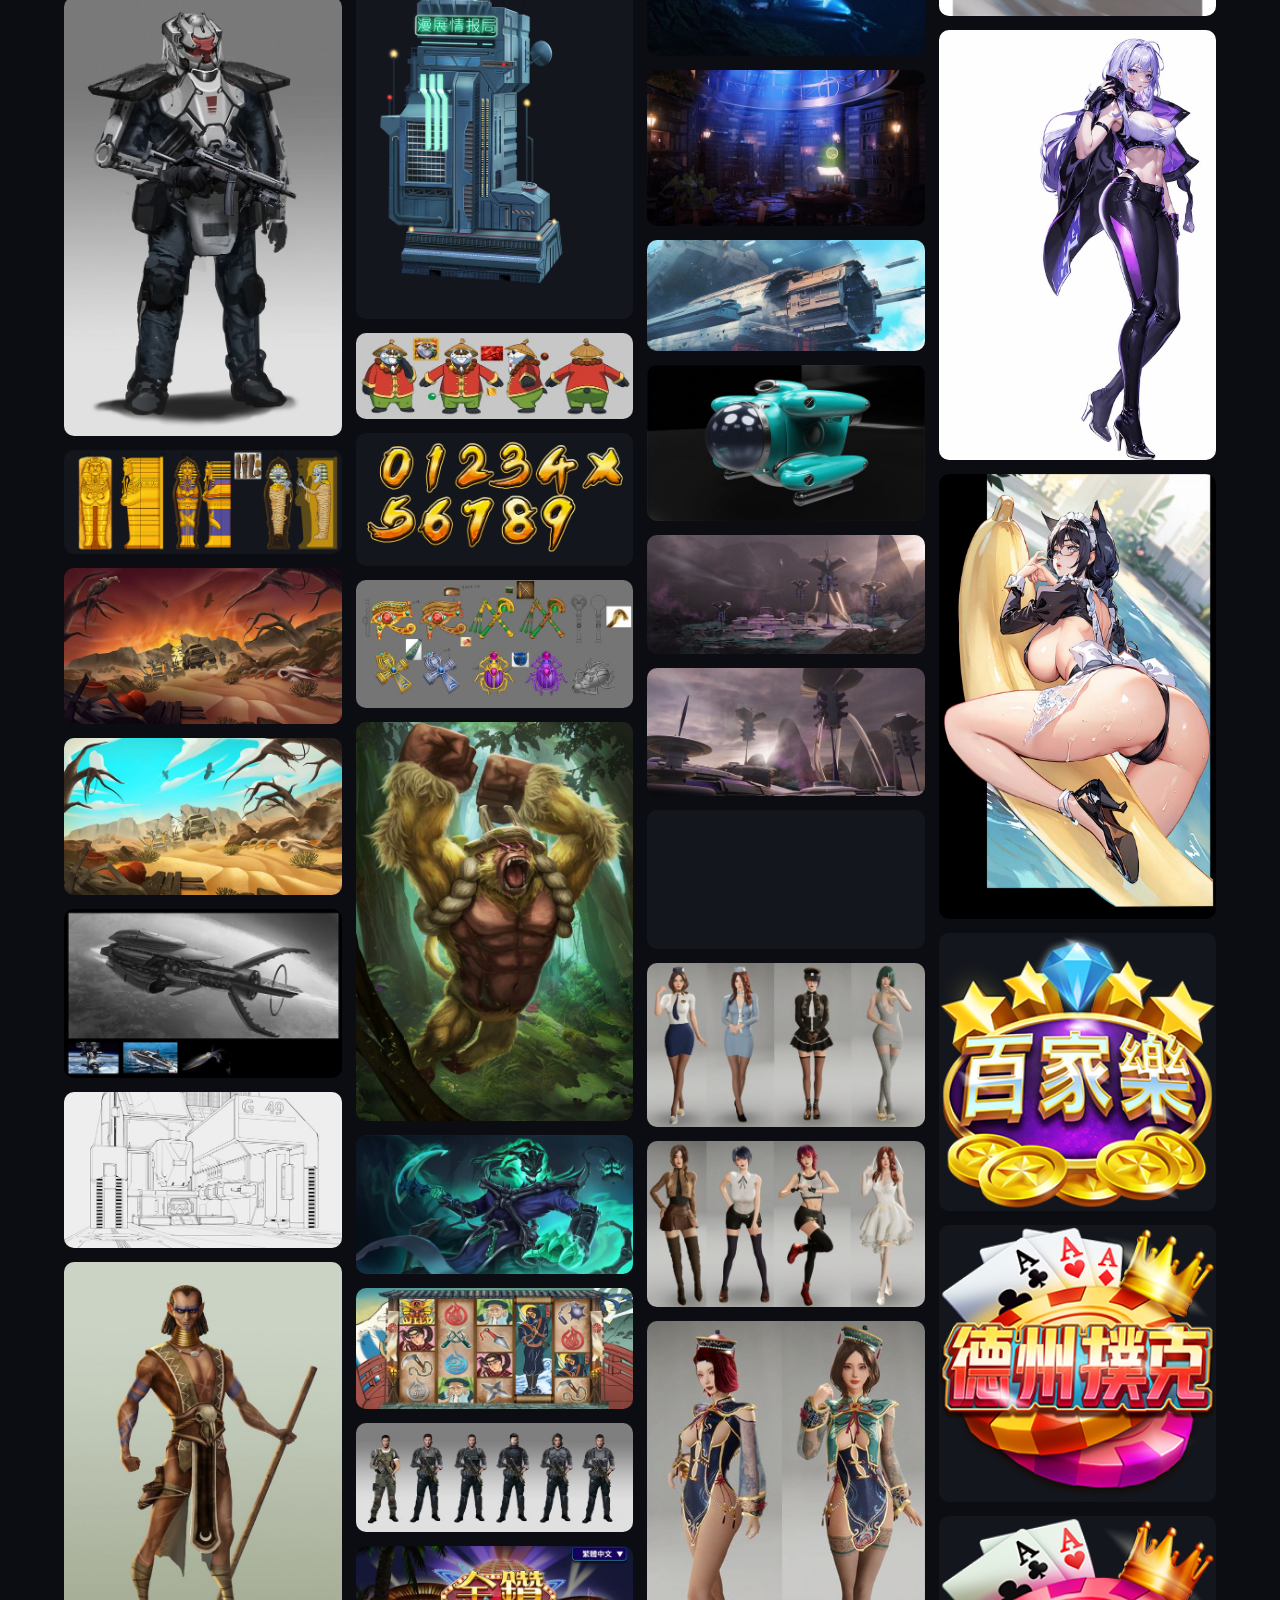
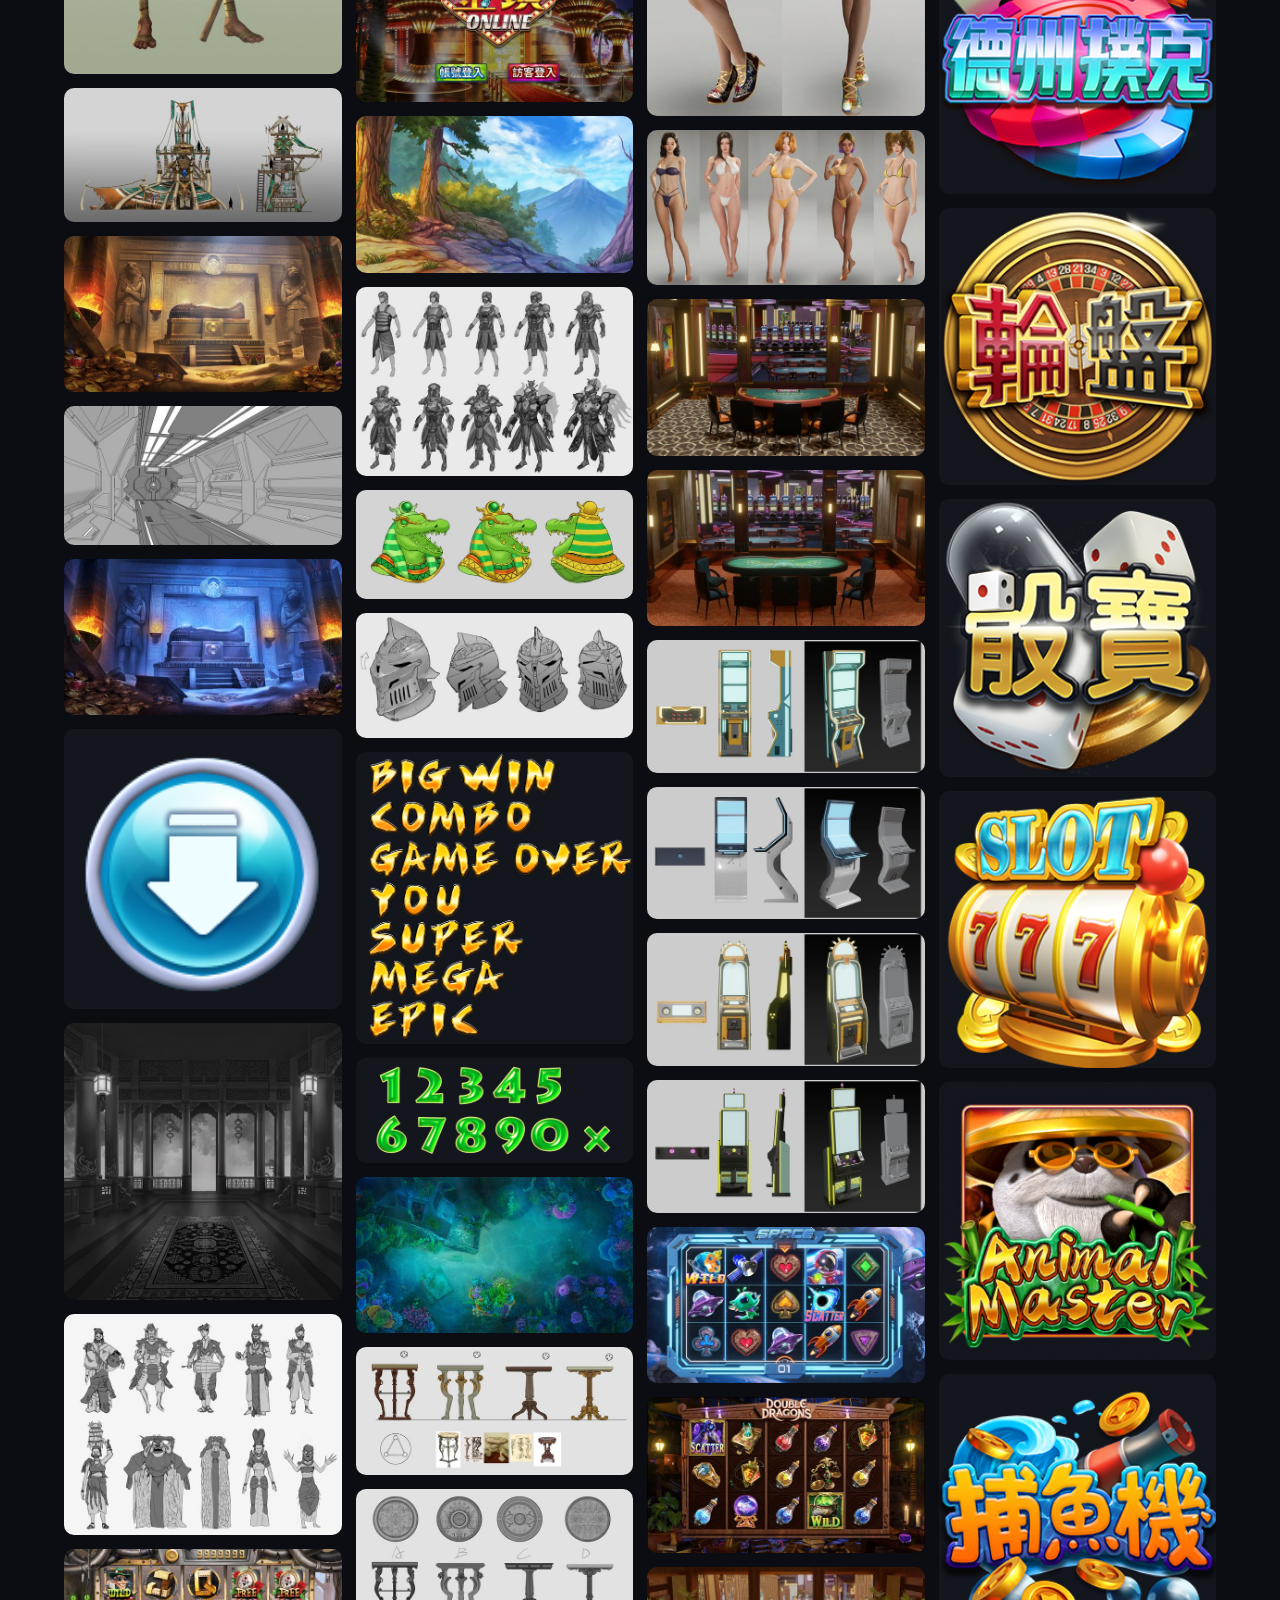
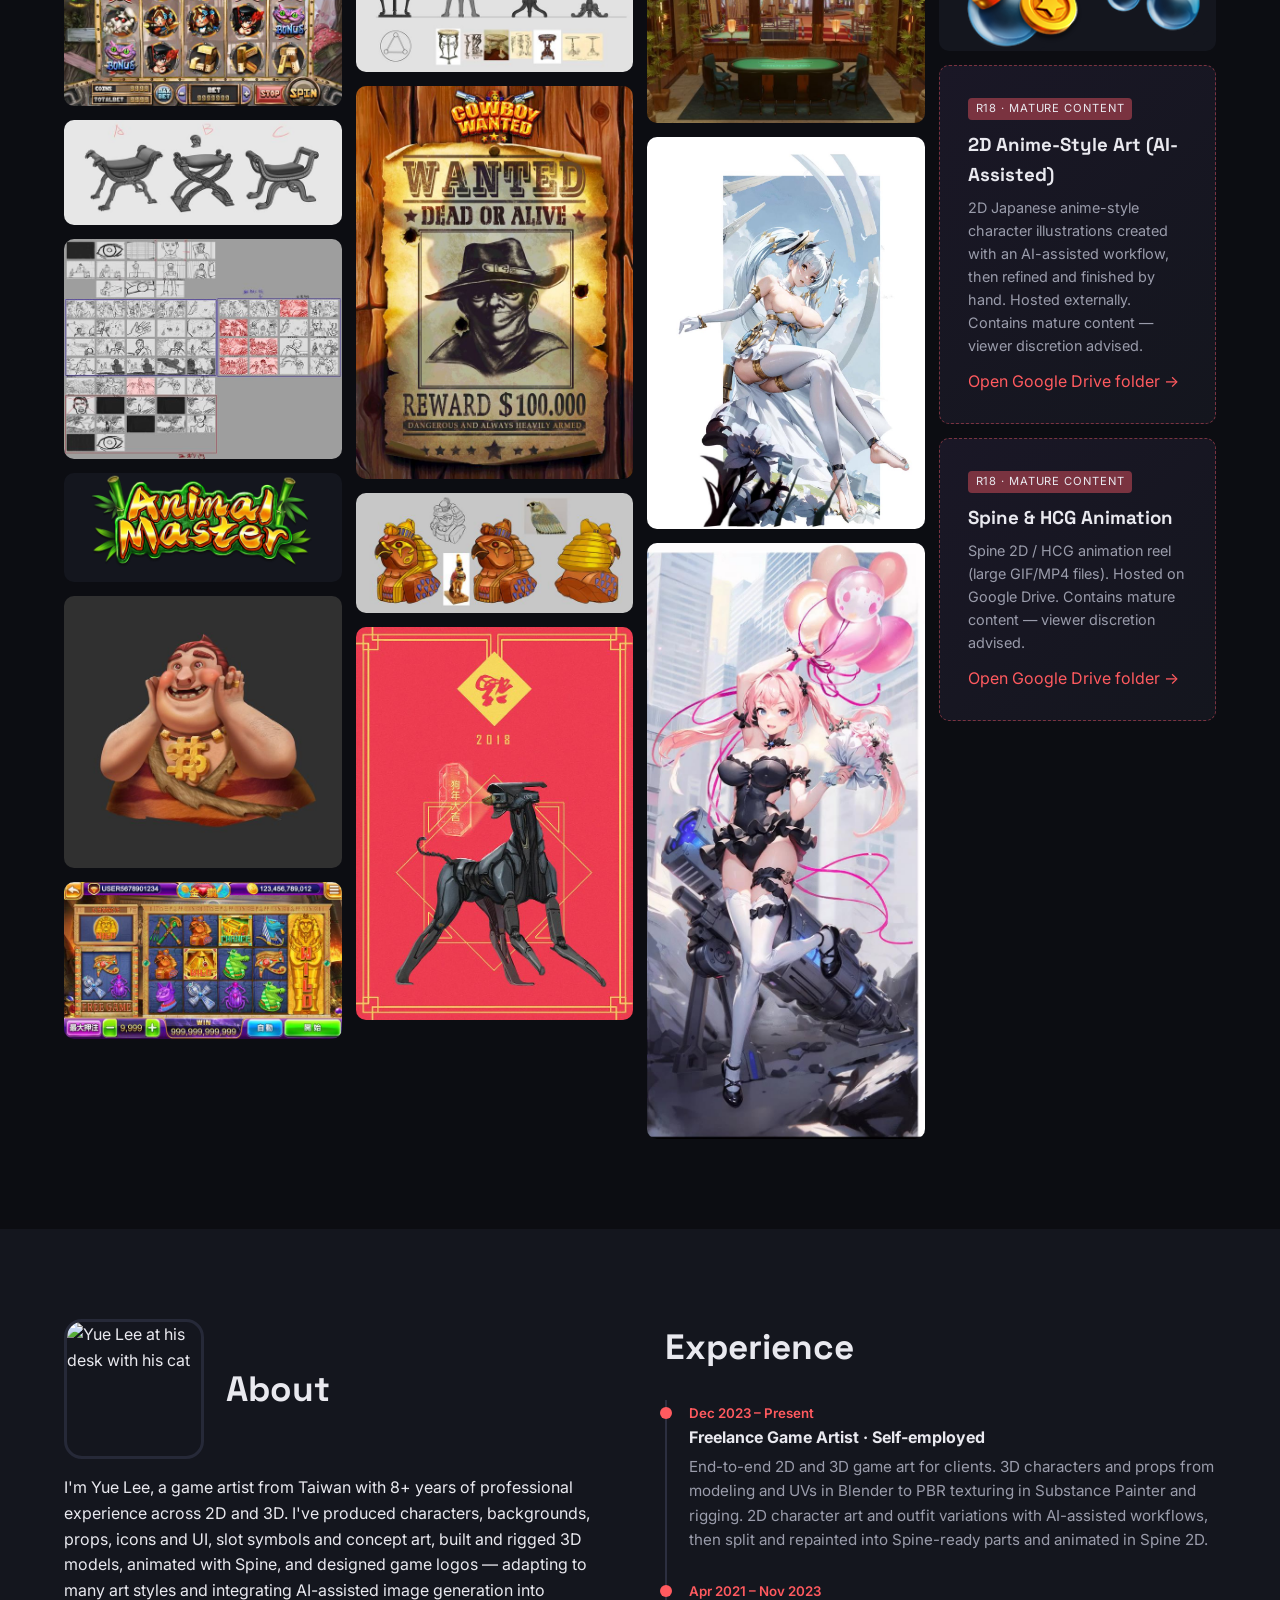
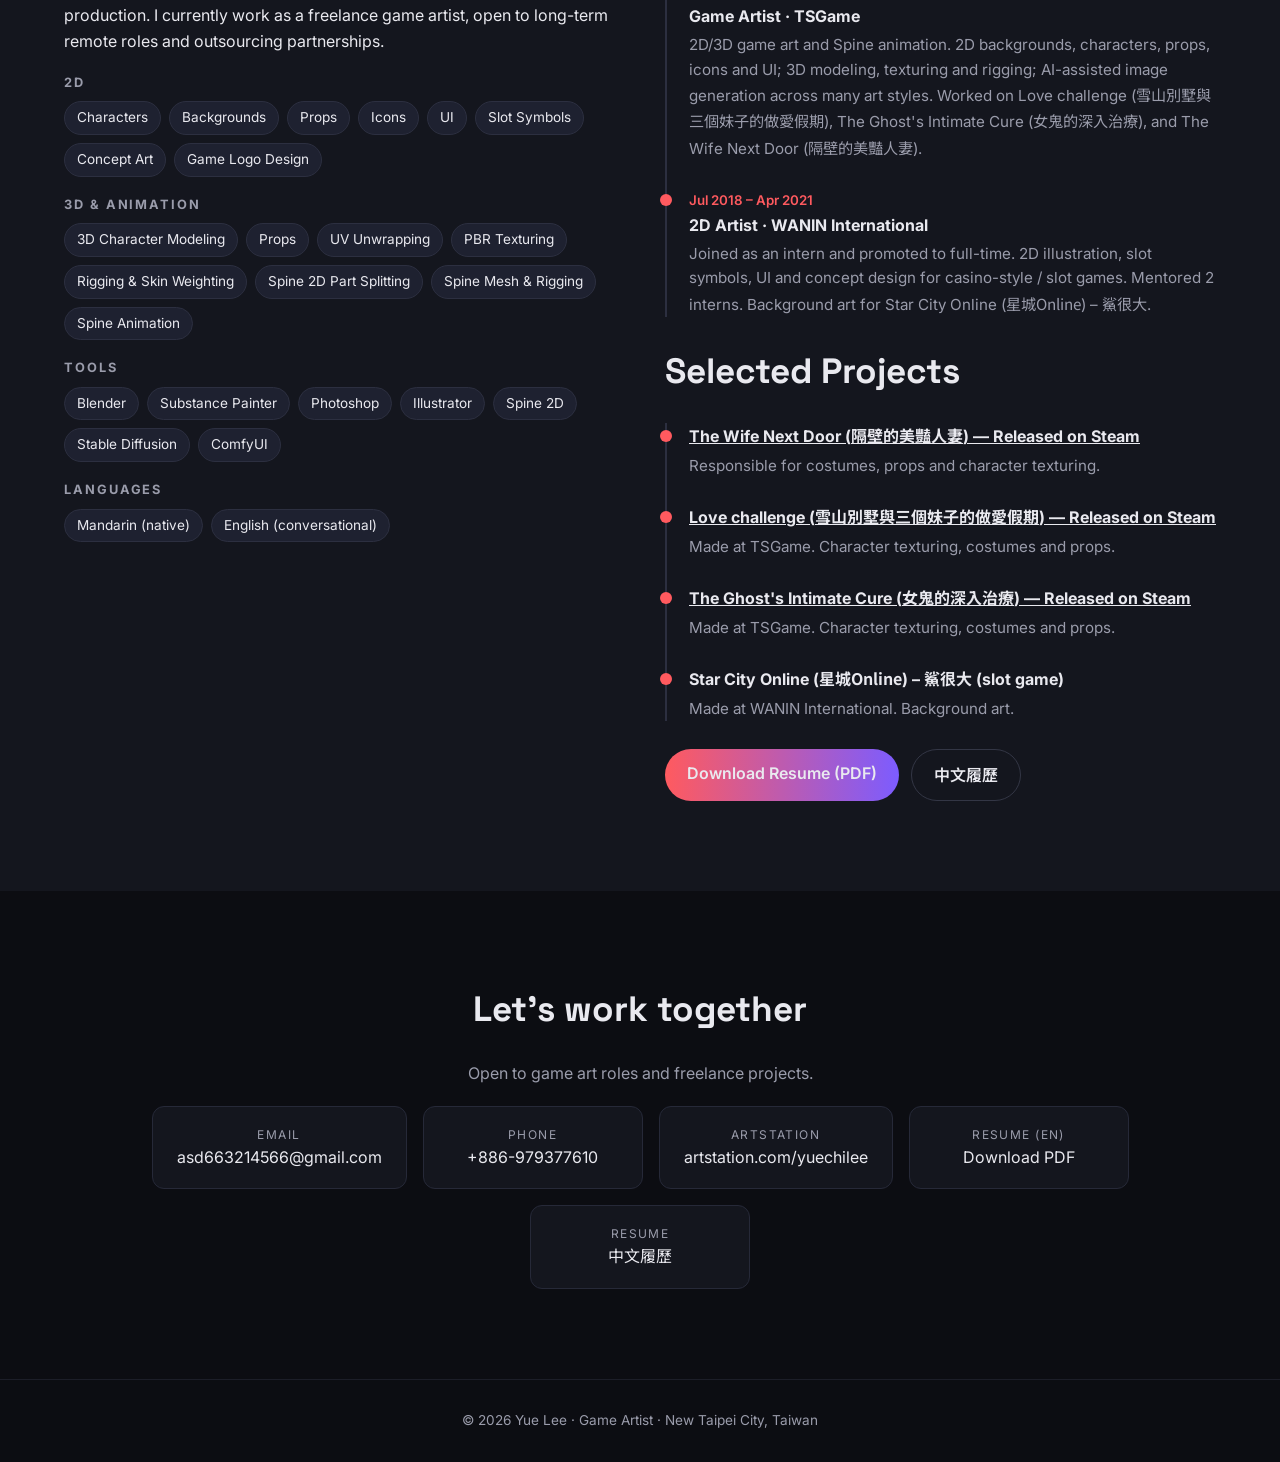
==== commit 1b90dfbd: "Add files via upload" ====
--- a/index.html
+++ b/index.html
@@ -17,7 +17,7 @@
 <div id="r18gate" class="r18gate" hidden role="dialog" aria-modal="true" aria-labelledby="r18t"><div class="r18box"><p id="r18t">This content is intended for adults 18+. Are you 18 or older?</p><div class="btns" style="justify-content:center;margin-top:18px"><a class="btn pri" id="r18yes" href="https://drive.google.com/drive/folders/1ezEzhXOIHc9iuIyjUHb3hdM-IAVJ0bRC" target="_blank" rel="noopener">Yes, I am 18+</a><button type="button" class="btn" id="r18no">No</button></div></div></div>
 <style>.r18gate button.btn{background:transparent;color:var(--fg);font:inherit;font-weight:600;cursor:pointer}.r18gate{position:fixed;inset:0;background:rgba(0,0,0,.8);display:flex;align-items:center;justify-content:center;z-index:200;padding:20px}.r18gate[hidden]{display:none}.r18box{background:var(--bg2);border:1px solid #262938;border-radius:14px;padding:28px;max-width:420px;text-align:center}.r18box a.btn{color:#fff}</style>
 <script>(function(){var g=document.getElementById('r18gate'),c=function(){g.hidden=true};window.r18open=function(){g.hidden=false};document.getElementById('r18no').onclick=c;document.getElementById('r18yes').addEventListener('click',function(){setTimeout(c,0)});g.addEventListener('click',function(e){if(e.target===g)c()});document.addEventListener('keydown',function(e){if(e.key==='Escape')c()})})();</script>
-<section id="about" class="about"><div><h2>About</h2>
+<section id="about" class="about"><div><div class="me"><img src="profile.jpg" alt="Yue Lee at his desk with his cat" width="140" height="140"><h2>About</h2></div>
 <p>I'm Yue Lee, a game artist from Taiwan with 8+ years of professional experience across 2D and 3D. I've produced characters, backgrounds, props, icons and UI, slot symbols and concept art, built and rigged 3D models, animated with Spine, and designed game logos — adapting to many art styles and integrating AI-assisted image generation into production. I currently work as a freelance game artist, open to long-term remote roles and outsourcing partnerships.</p>
 <h3 class="s">2D</h3><div class="chips"><span>Characters</span><span>Backgrounds</span><span>Props</span><span>Icons</span><span>UI</span><span>Slot Symbols</span><span>Concept Art</span><span>Game Logo Design</span></div>
 <h3 class="s">3D &amp; Animation</h3><div class="chips"><span>3D Character Modeling</span><span>Props</span><span>UV Unwrapping</span><span>PBR Texturing</span><span>Rigging &amp; Skin Weighting</span><span>Spine 2D Part Splitting</span><span>Spine Mesh &amp; Rigging</span><span>Spine Animation</span></div>
--- a/style.css
+++ b/style.css
@@ -39,3 +39,4 @@
 #lb button{position:absolute;background:none;border:0;color:#fff;font-size:2.4rem;cursor:pointer;padding:16px}
 #lb .x{top:8px;right:14px}#lb .p{left:8px}#lb .n{right:8px}#lb .c{position:absolute;bottom:14px;color:var(--mut);font-size:.85rem}
 @media(max-width:760px){nav ul{gap:12px}nav ul li:nth-child(n+4){display:none}.about{grid-template-columns:1fr}.grid{columns:2 150px;column-gap:8px}.card{margin-bottom:8px}section{padding:70px 5vw}}
+.me{display:flex;align-items:center;gap:22px;margin-bottom:8px}.me img{width:140px;height:140px;border-radius:18px;object-fit:cover;border:3px solid #262938}.me h2{margin:0}
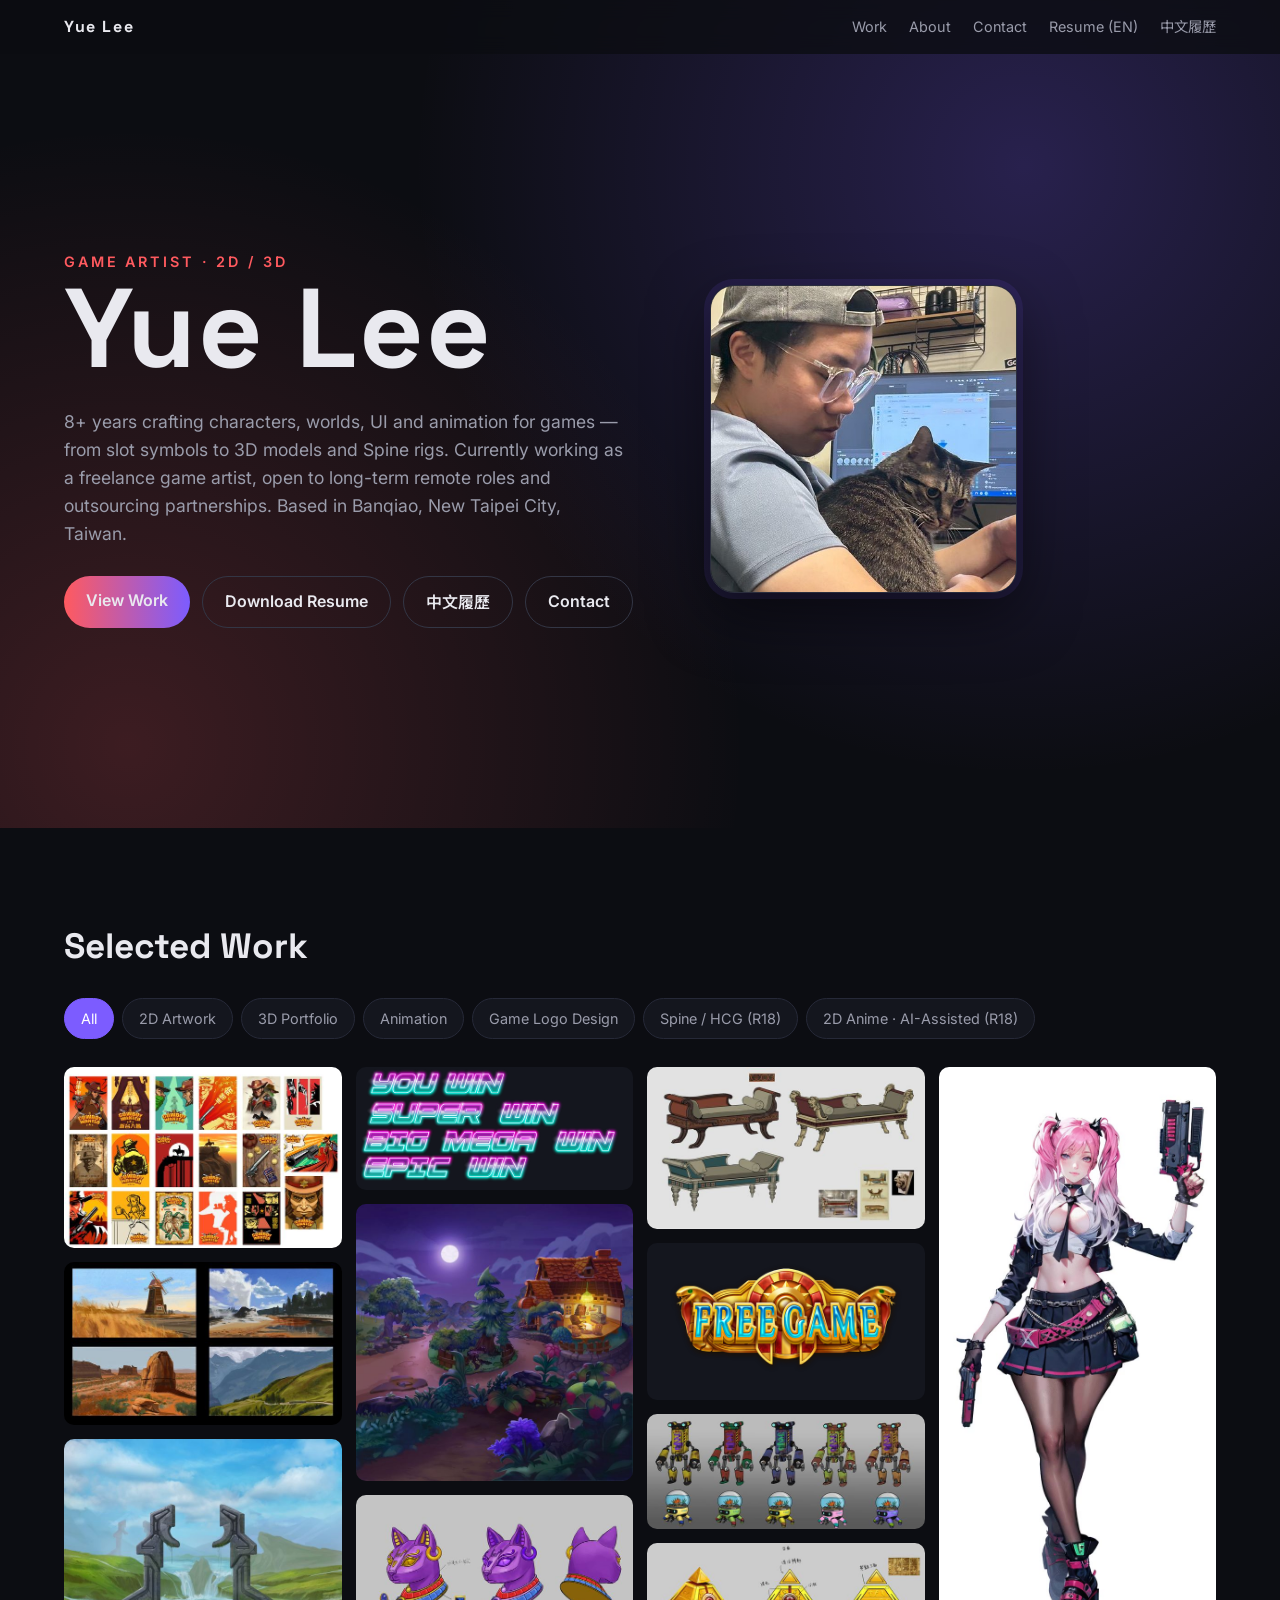
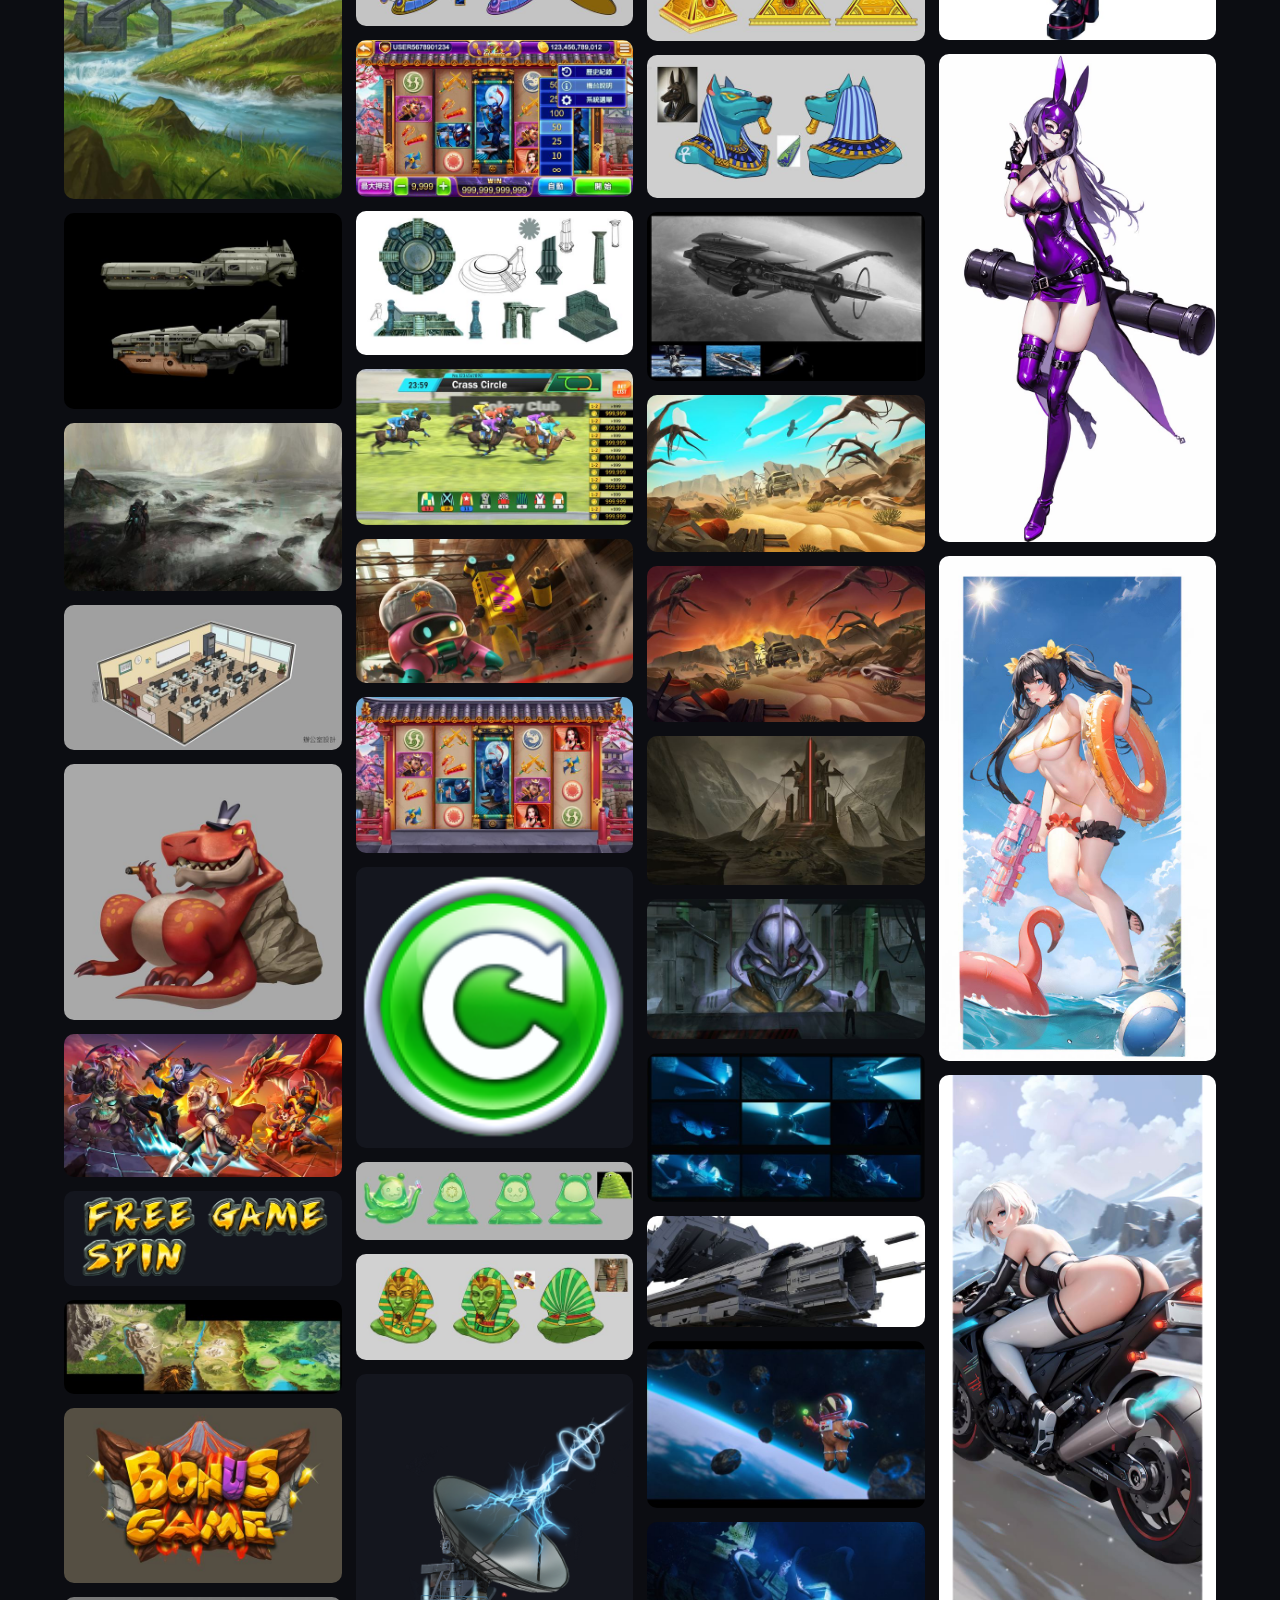
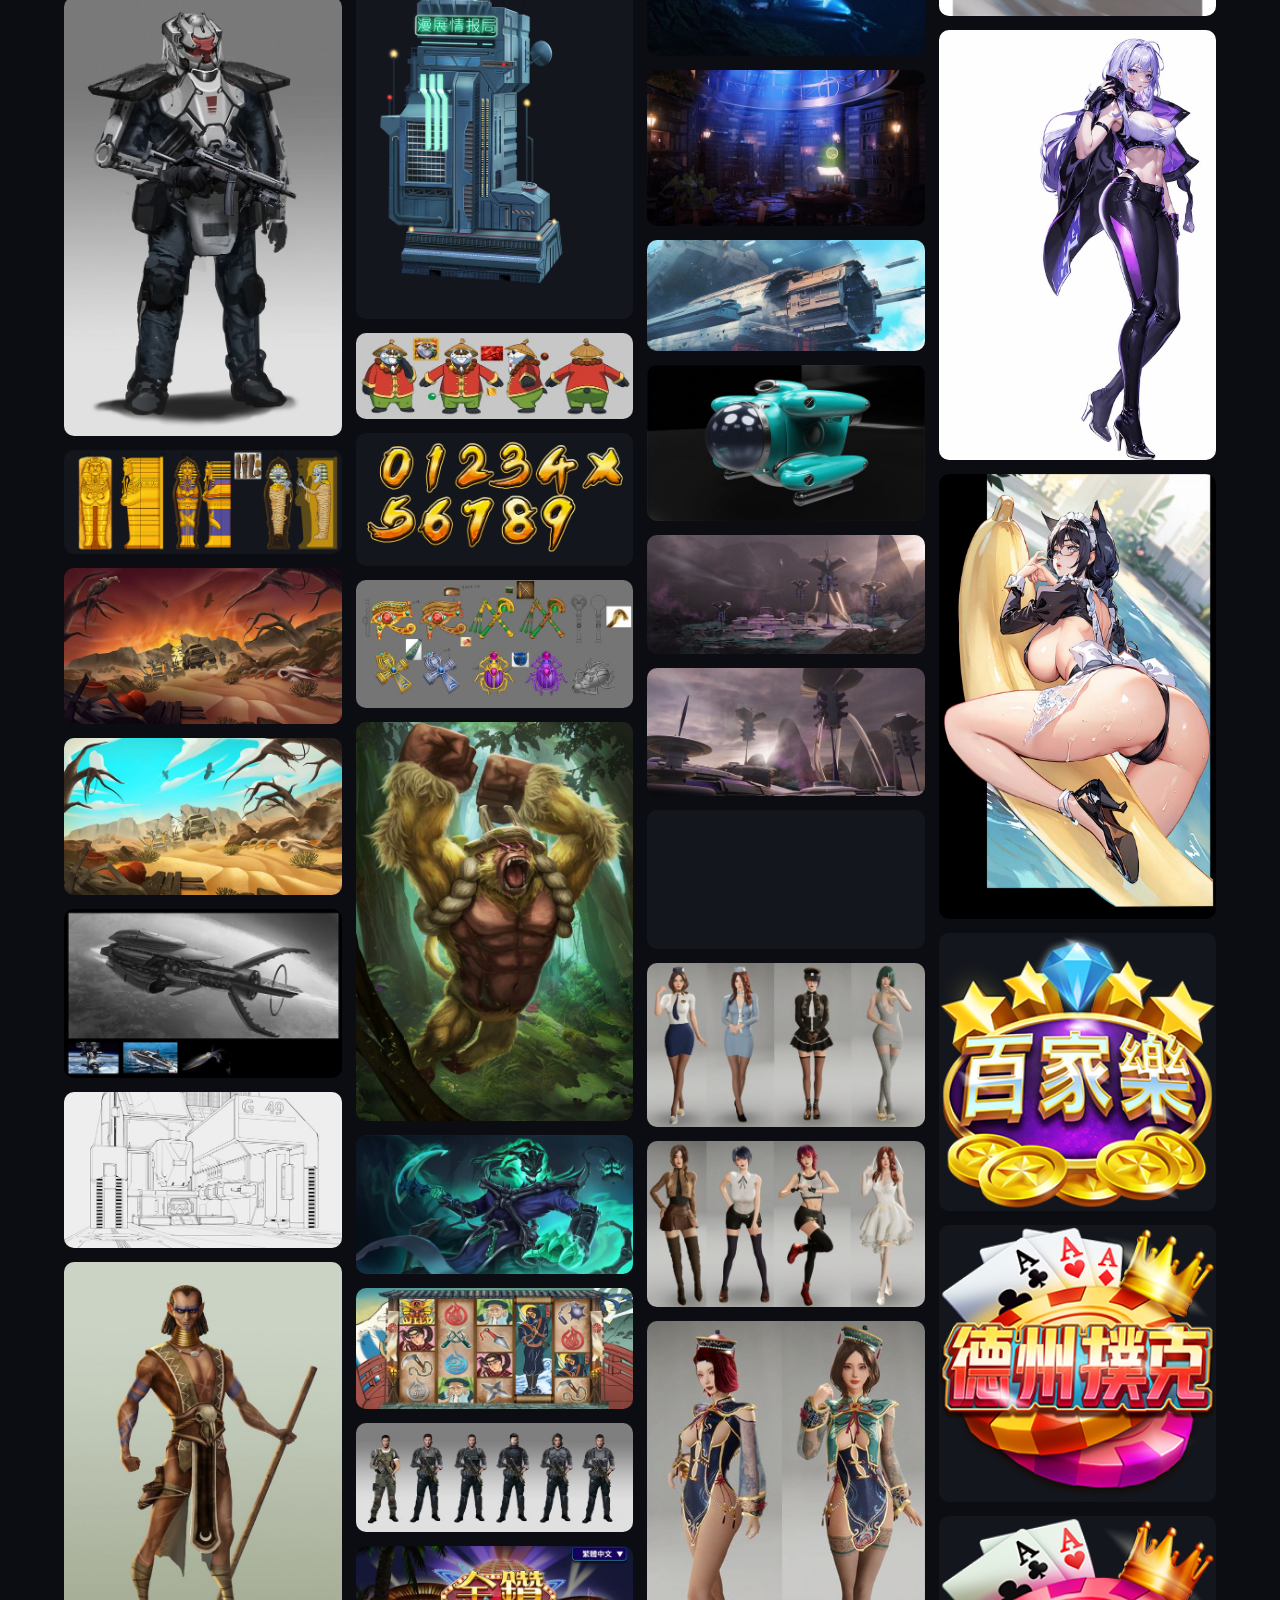
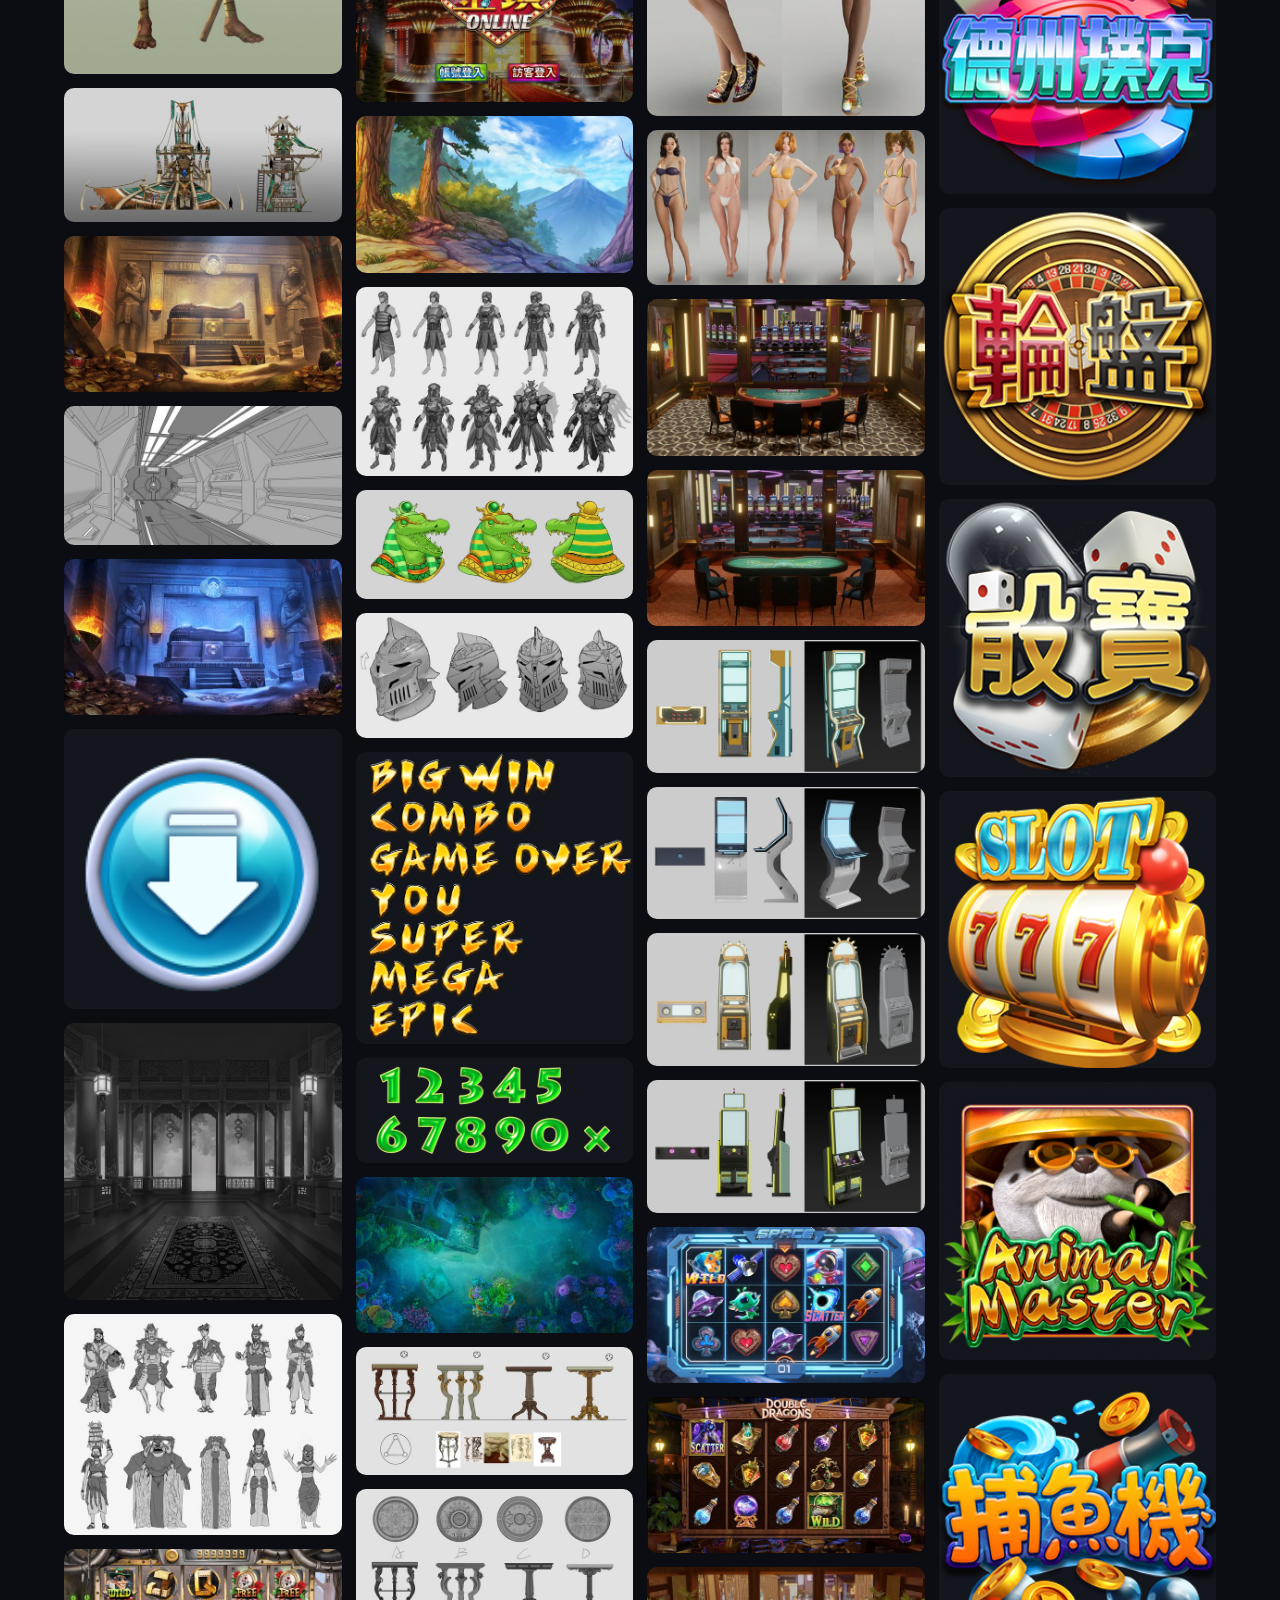
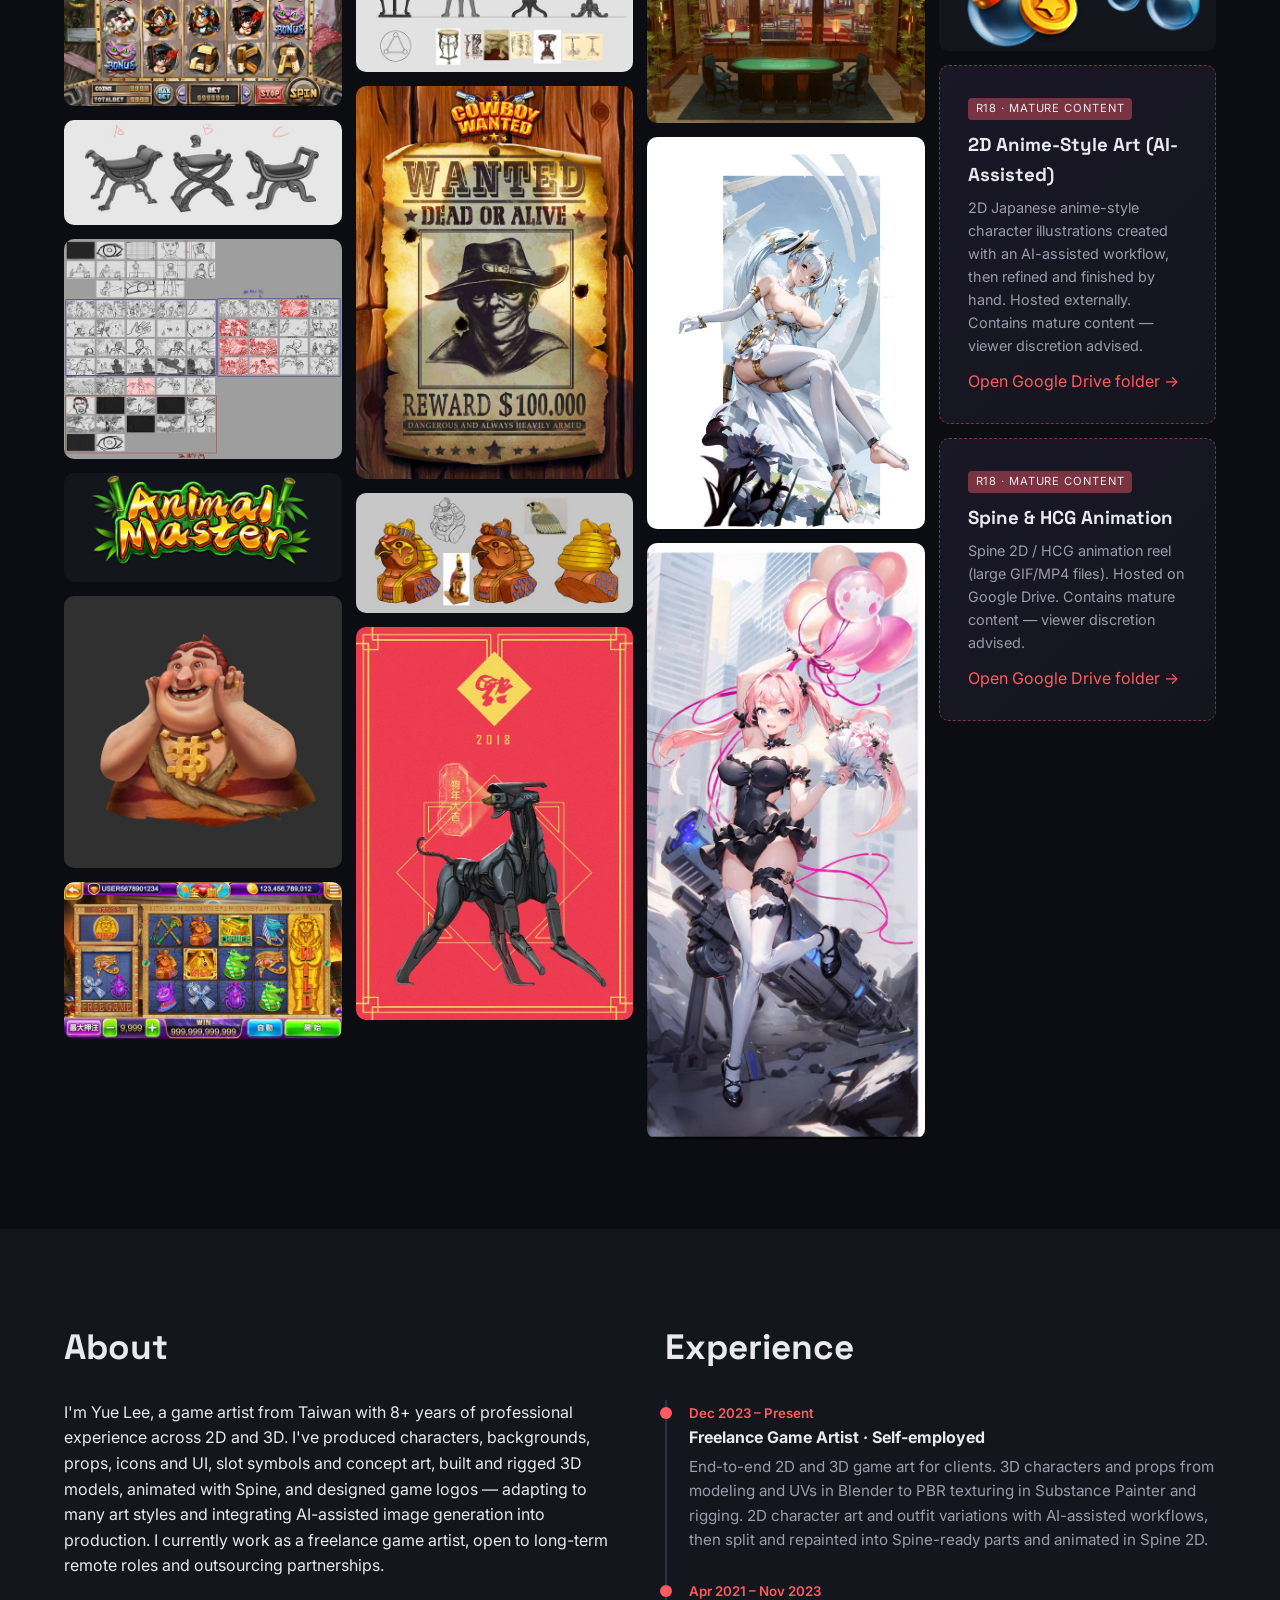
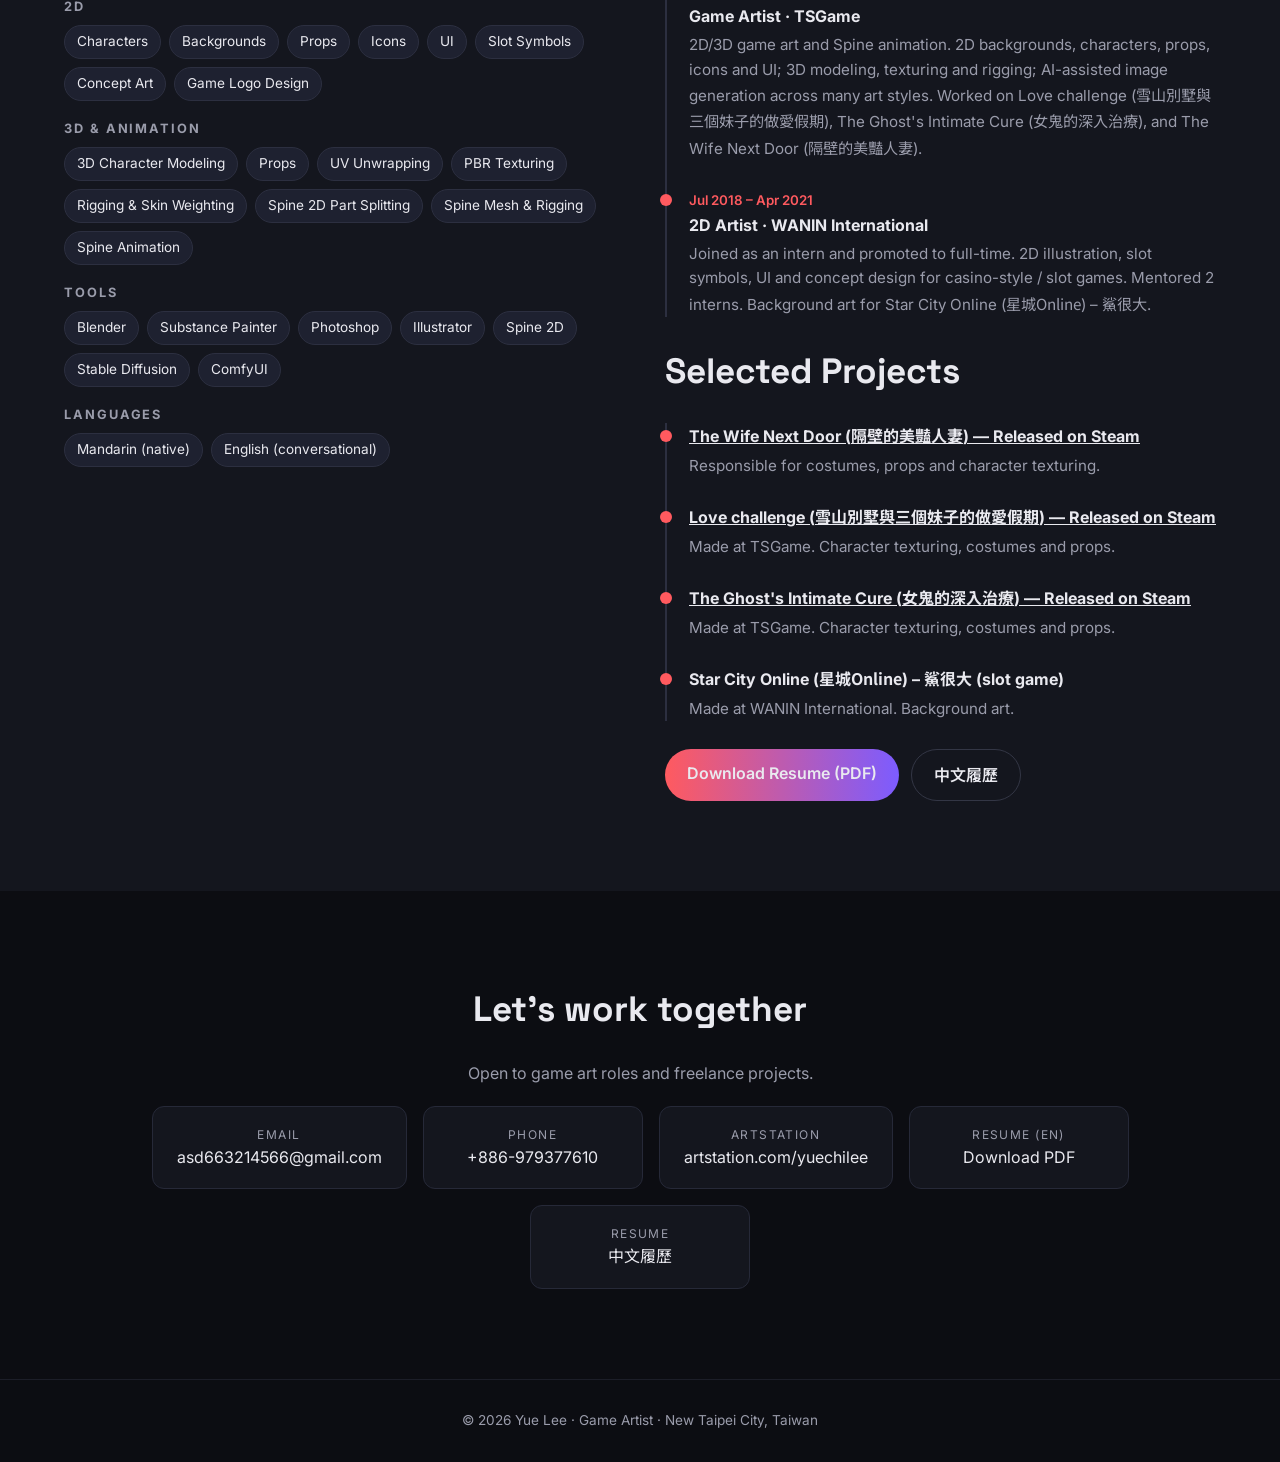
==== commit 0eeddacc: "Add files via upload" ====
--- a/index.html
+++ b/index.html
@@ -12,12 +12,12 @@
 <header class="hero" id="top"><div>
 <div class="role">Game Artist · 2D / 3D</div><h1>Yue Lee</h1>
 <p>8+ years crafting characters, worlds, UI and animation for games — from slot symbols to 3D models and Spine rigs. Currently working as a freelance game artist, open to long-term remote roles and outsourcing partnerships. Based in Banqiao, New Taipei City, Taiwan.</p>
-<div class="btns"><a class="btn pri" href="#work">View Work</a><a class="btn" href="Yue_Lee_Resume.pdf" download>Download Resume</a><a class="btn" href="Yue_Lee_Resume_zh.pdf" target="_blank" rel="noopener" lang="zh-Hant">中文履歷</a><a class="btn" href="#contact">Contact</a></div></div></header>
+<div class="btns"><a class="btn pri" href="#work">View Work</a><a class="btn" href="Yue_Lee_Resume.pdf" download>Download Resume</a><a class="btn" href="Yue_Lee_Resume_zh.pdf" target="_blank" rel="noopener" lang="zh-Hant">中文履歷</a><a class="btn" href="#contact">Contact</a></div></div><img class="hero-photo" src="profile.jpg" alt="Yue Lee at his desk with his cat" width="320" height="320"></header>
 <section id="work"><h2>Selected Work</h2><div class="tabs" id="tabs"></div><div class="grid" id="grid"></div></section>
 <div id="r18gate" class="r18gate" hidden role="dialog" aria-modal="true" aria-labelledby="r18t"><div class="r18box"><p id="r18t">This content is intended for adults 18+. Are you 18 or older?</p><div class="btns" style="justify-content:center;margin-top:18px"><a class="btn pri" id="r18yes" href="https://drive.google.com/drive/folders/1ezEzhXOIHc9iuIyjUHb3hdM-IAVJ0bRC" target="_blank" rel="noopener">Yes, I am 18+</a><button type="button" class="btn" id="r18no">No</button></div></div></div>
 <style>.r18gate button.btn{background:transparent;color:var(--fg);font:inherit;font-weight:600;cursor:pointer}.r18gate{position:fixed;inset:0;background:rgba(0,0,0,.8);display:flex;align-items:center;justify-content:center;z-index:200;padding:20px}.r18gate[hidden]{display:none}.r18box{background:var(--bg2);border:1px solid #262938;border-radius:14px;padding:28px;max-width:420px;text-align:center}.r18box a.btn{color:#fff}</style>
 <script>(function(){var g=document.getElementById('r18gate'),c=function(){g.hidden=true};window.r18open=function(){g.hidden=false};document.getElementById('r18no').onclick=c;document.getElementById('r18yes').addEventListener('click',function(){setTimeout(c,0)});g.addEventListener('click',function(e){if(e.target===g)c()});document.addEventListener('keydown',function(e){if(e.key==='Escape')c()})})();</script>
-<section id="about" class="about"><div><div class="me"><img src="profile.jpg" alt="Yue Lee at his desk with his cat" width="140" height="140"><h2>About</h2></div>
+<section id="about" class="about"><div><h2>About</h2>
 <p>I'm Yue Lee, a game artist from Taiwan with 8+ years of professional experience across 2D and 3D. I've produced characters, backgrounds, props, icons and UI, slot symbols and concept art, built and rigged 3D models, animated with Spine, and designed game logos — adapting to many art styles and integrating AI-assisted image generation into production. I currently work as a freelance game artist, open to long-term remote roles and outsourcing partnerships.</p>
 <h3 class="s">2D</h3><div class="chips"><span>Characters</span><span>Backgrounds</span><span>Props</span><span>Icons</span><span>UI</span><span>Slot Symbols</span><span>Concept Art</span><span>Game Logo Design</span></div>
 <h3 class="s">3D &amp; Animation</h3><div class="chips"><span>3D Character Modeling</span><span>Props</span><span>UV Unwrapping</span><span>PBR Texturing</span><span>Rigging &amp; Skin Weighting</span><span>Spine 2D Part Splitting</span><span>Spine Mesh &amp; Rigging</span><span>Spine Animation</span></div>
--- a/style.css
+++ b/style.css
@@ -39,4 +39,5 @@
 #lb button{position:absolute;background:none;border:0;color:#fff;font-size:2.4rem;cursor:pointer;padding:16px}
 #lb .x{top:8px;right:14px}#lb .p{left:8px}#lb .n{right:8px}#lb .c{position:absolute;bottom:14px;color:var(--mut);font-size:.85rem}
 @media(max-width:760px){nav ul{gap:12px}nav ul li:nth-child(n+4){display:none}.about{grid-template-columns:1fr}.grid{columns:2 150px;column-gap:8px}.card{margin-bottom:8px}section{padding:70px 5vw}}
-.me{display:flex;align-items:center;gap:22px;margin-bottom:8px}.me img{width:140px;height:140px;border-radius:18px;object-fit:cover;border:3px solid #262938}.me h2{margin:0}
+.hero{gap:6vw}.hero-photo{width:clamp(220px,24vw,340px);height:auto;aspect-ratio:1;object-fit:cover;border-radius:24px;border:1px solid #2a2d3d;box-shadow:0 20px 60px rgba(0,0,0,.5),0 0 0 6px rgba(124,92,255,.12);flex-shrink:0}
+@media(max-width:760px){.hero{flex-direction:column-reverse;align-items:flex-start;gap:28px}.hero-photo{width:180px}}
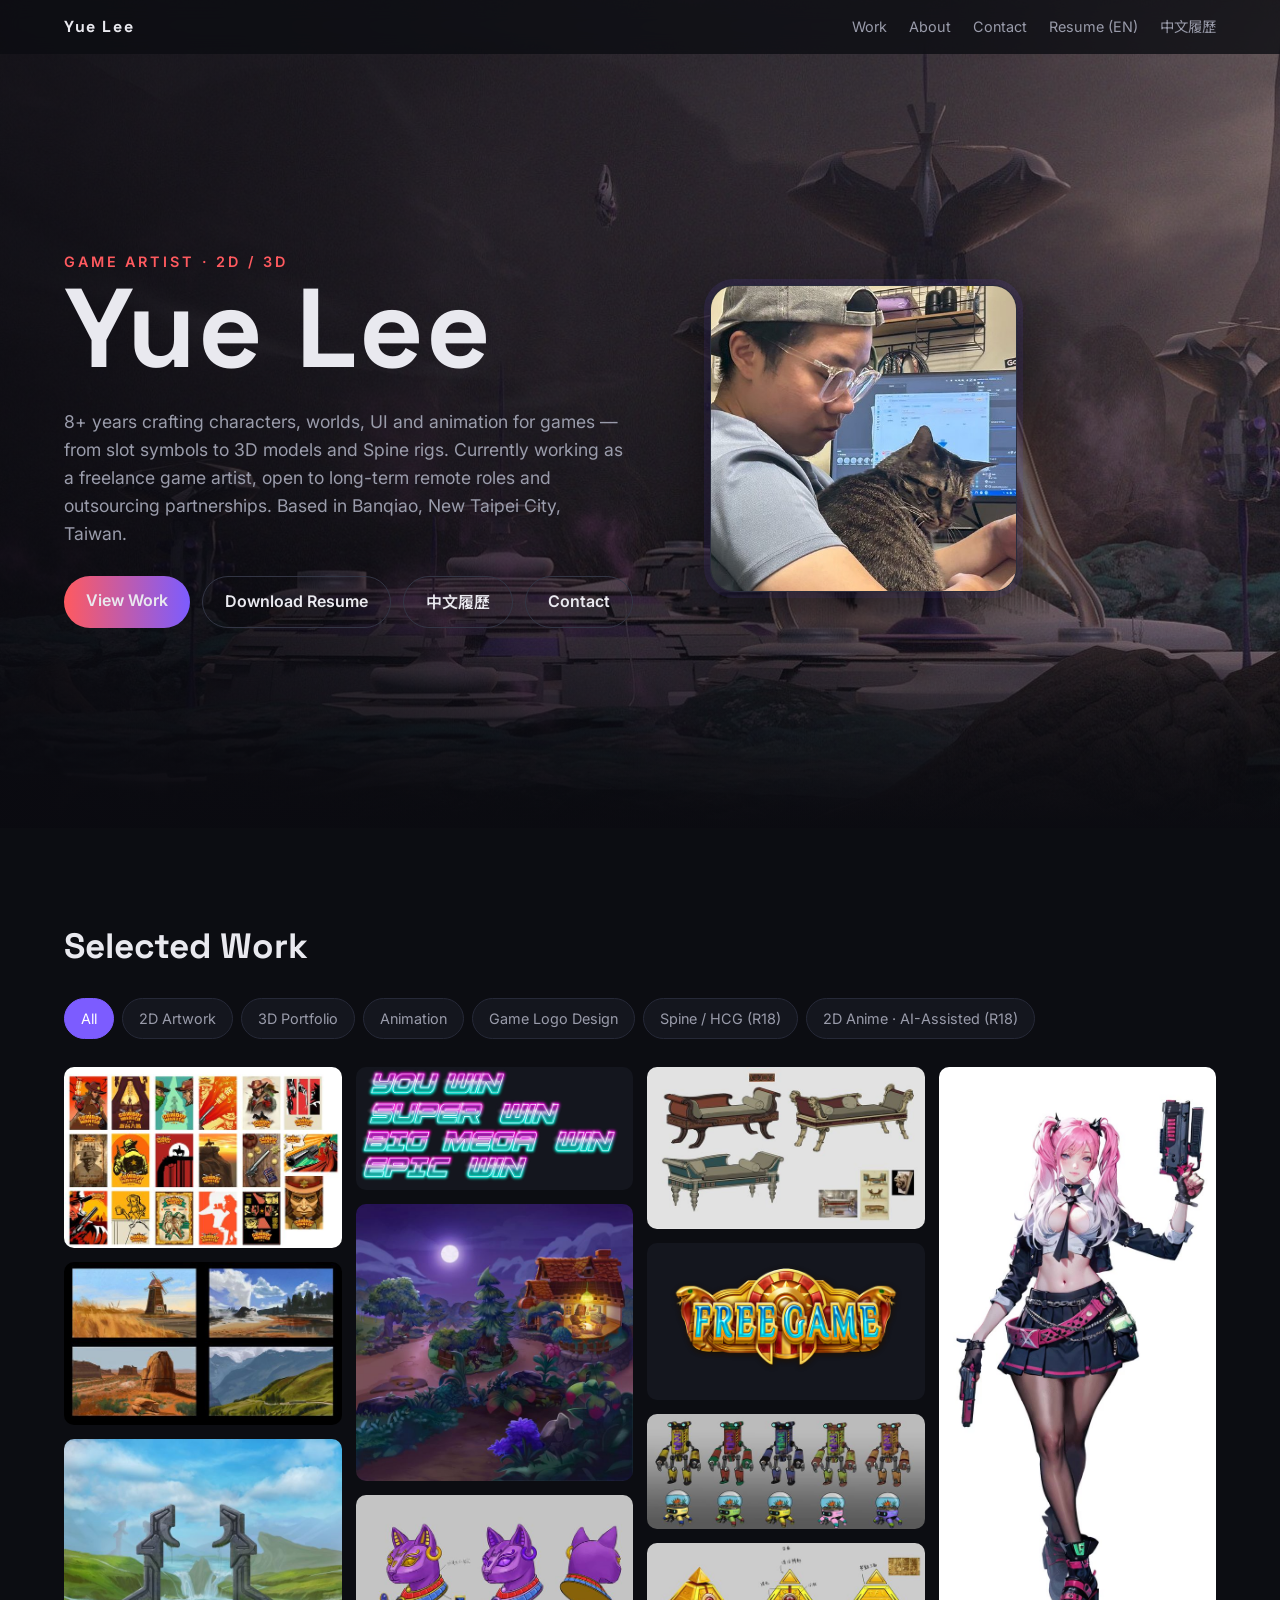
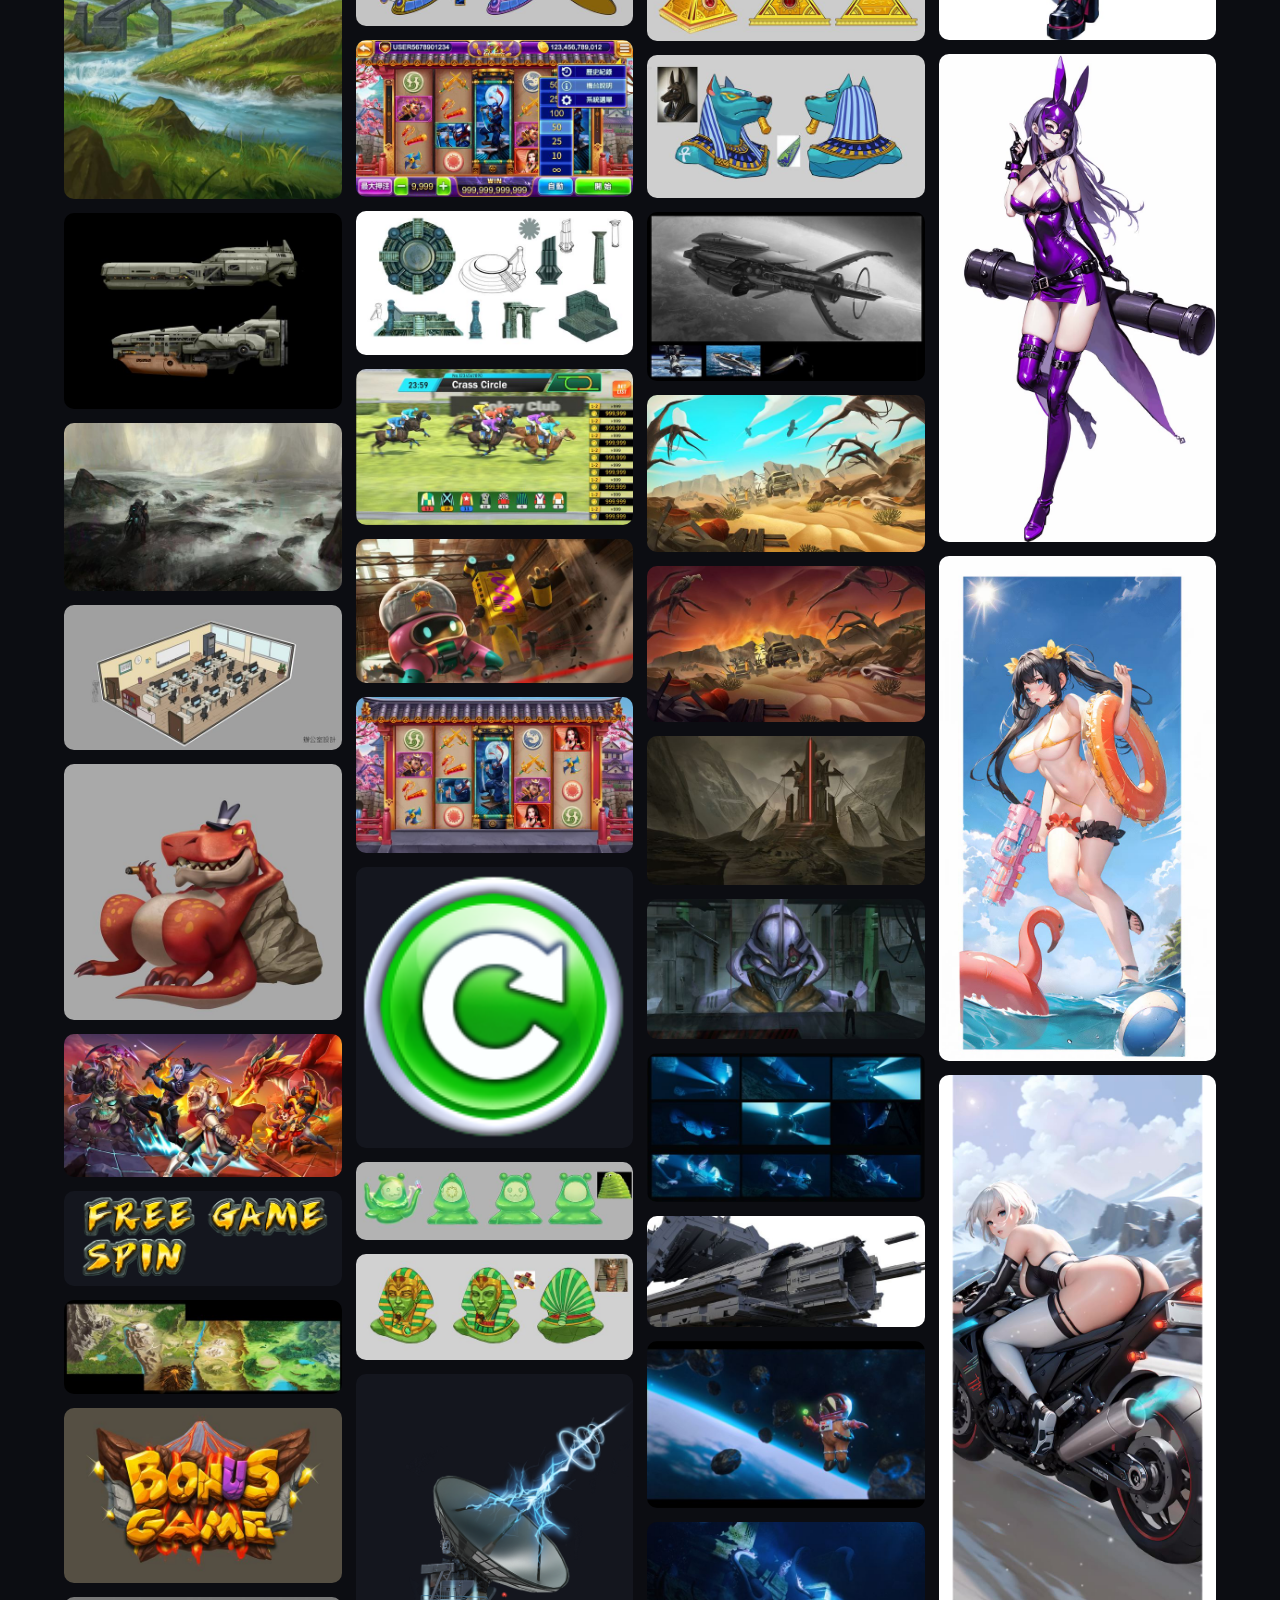
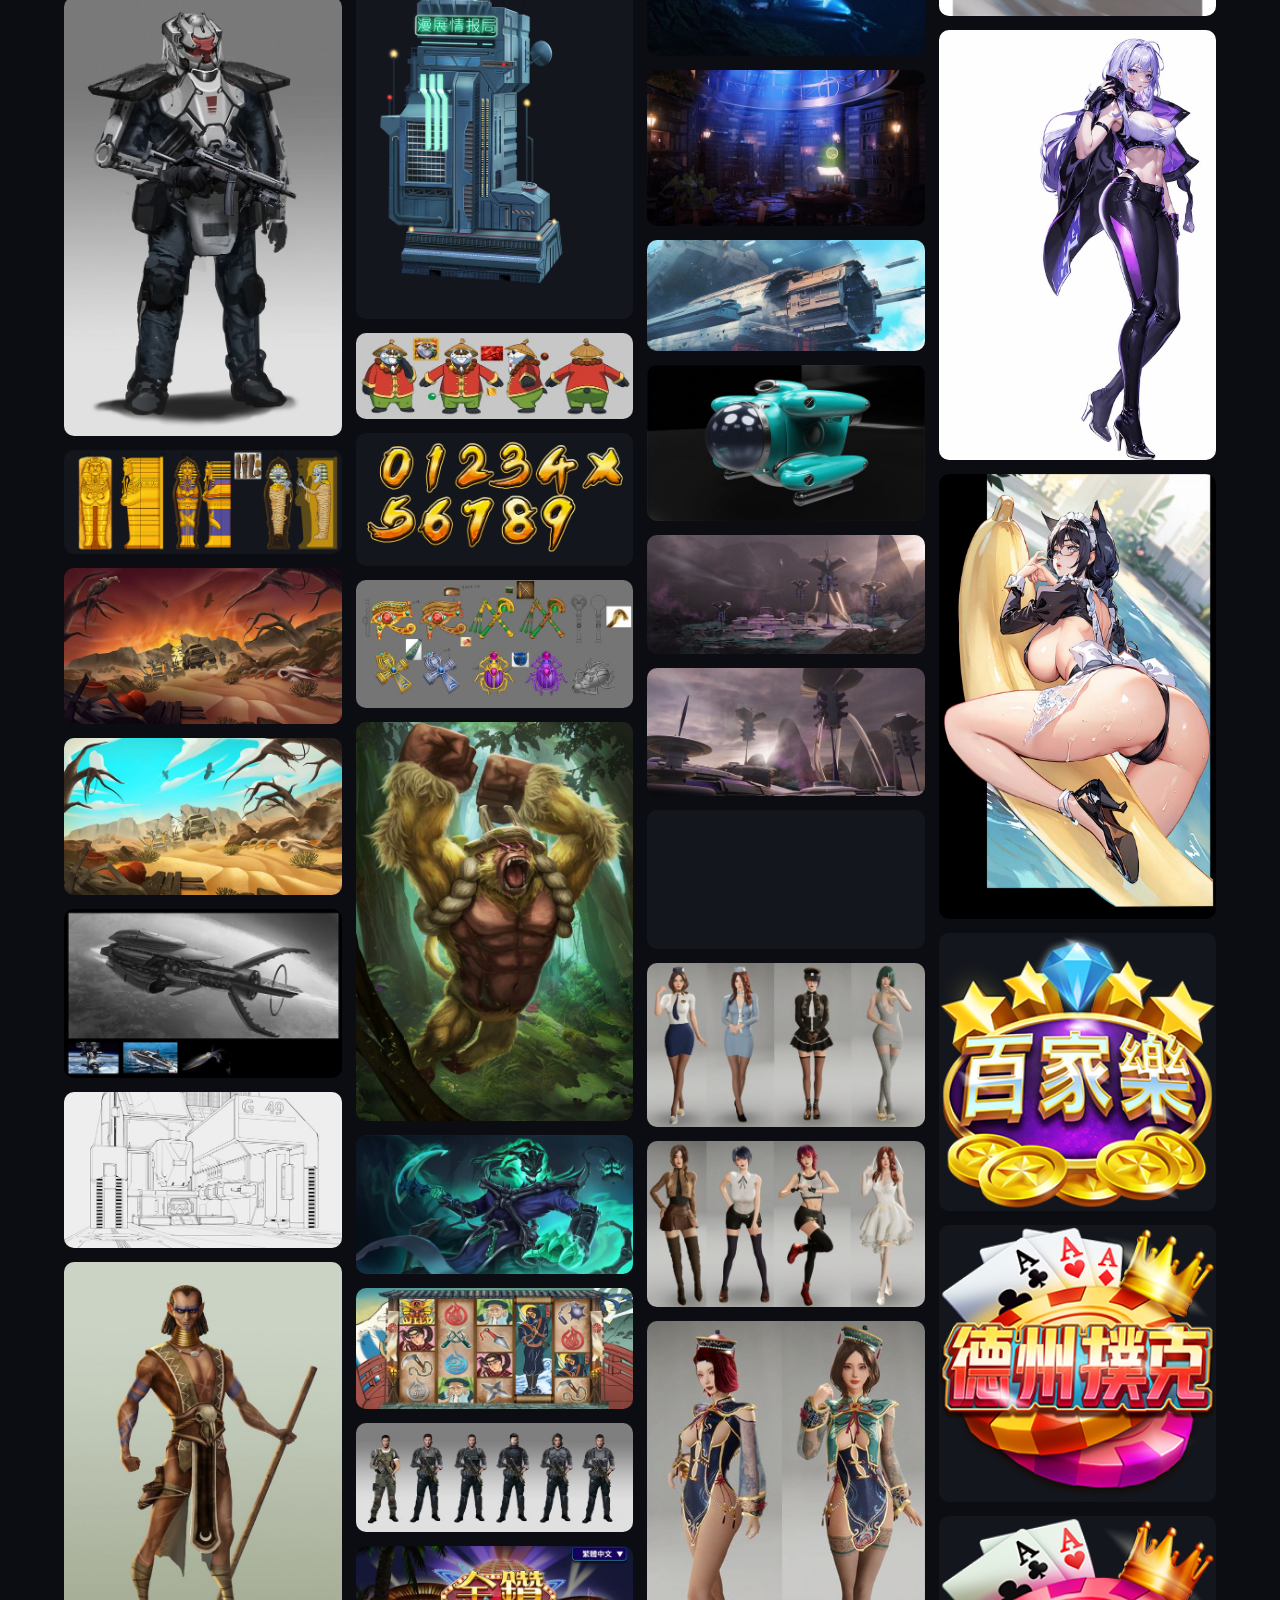
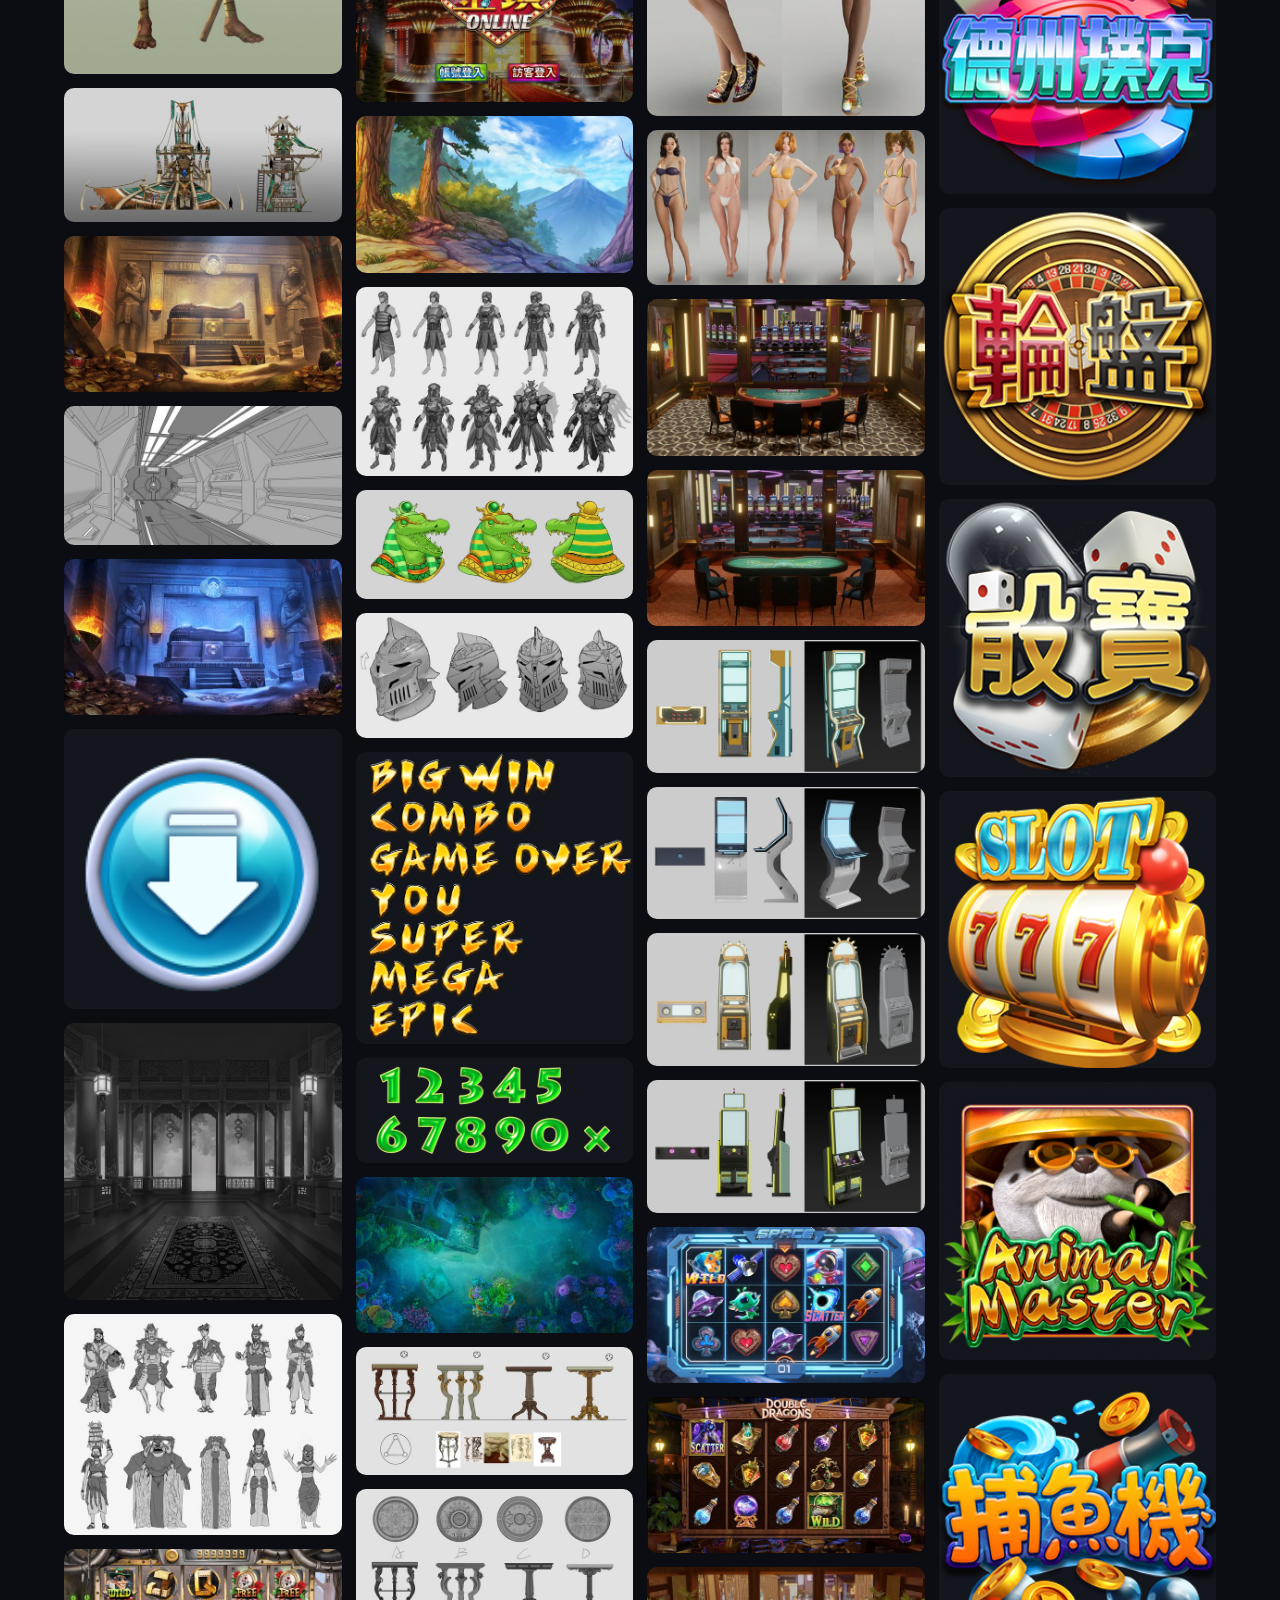
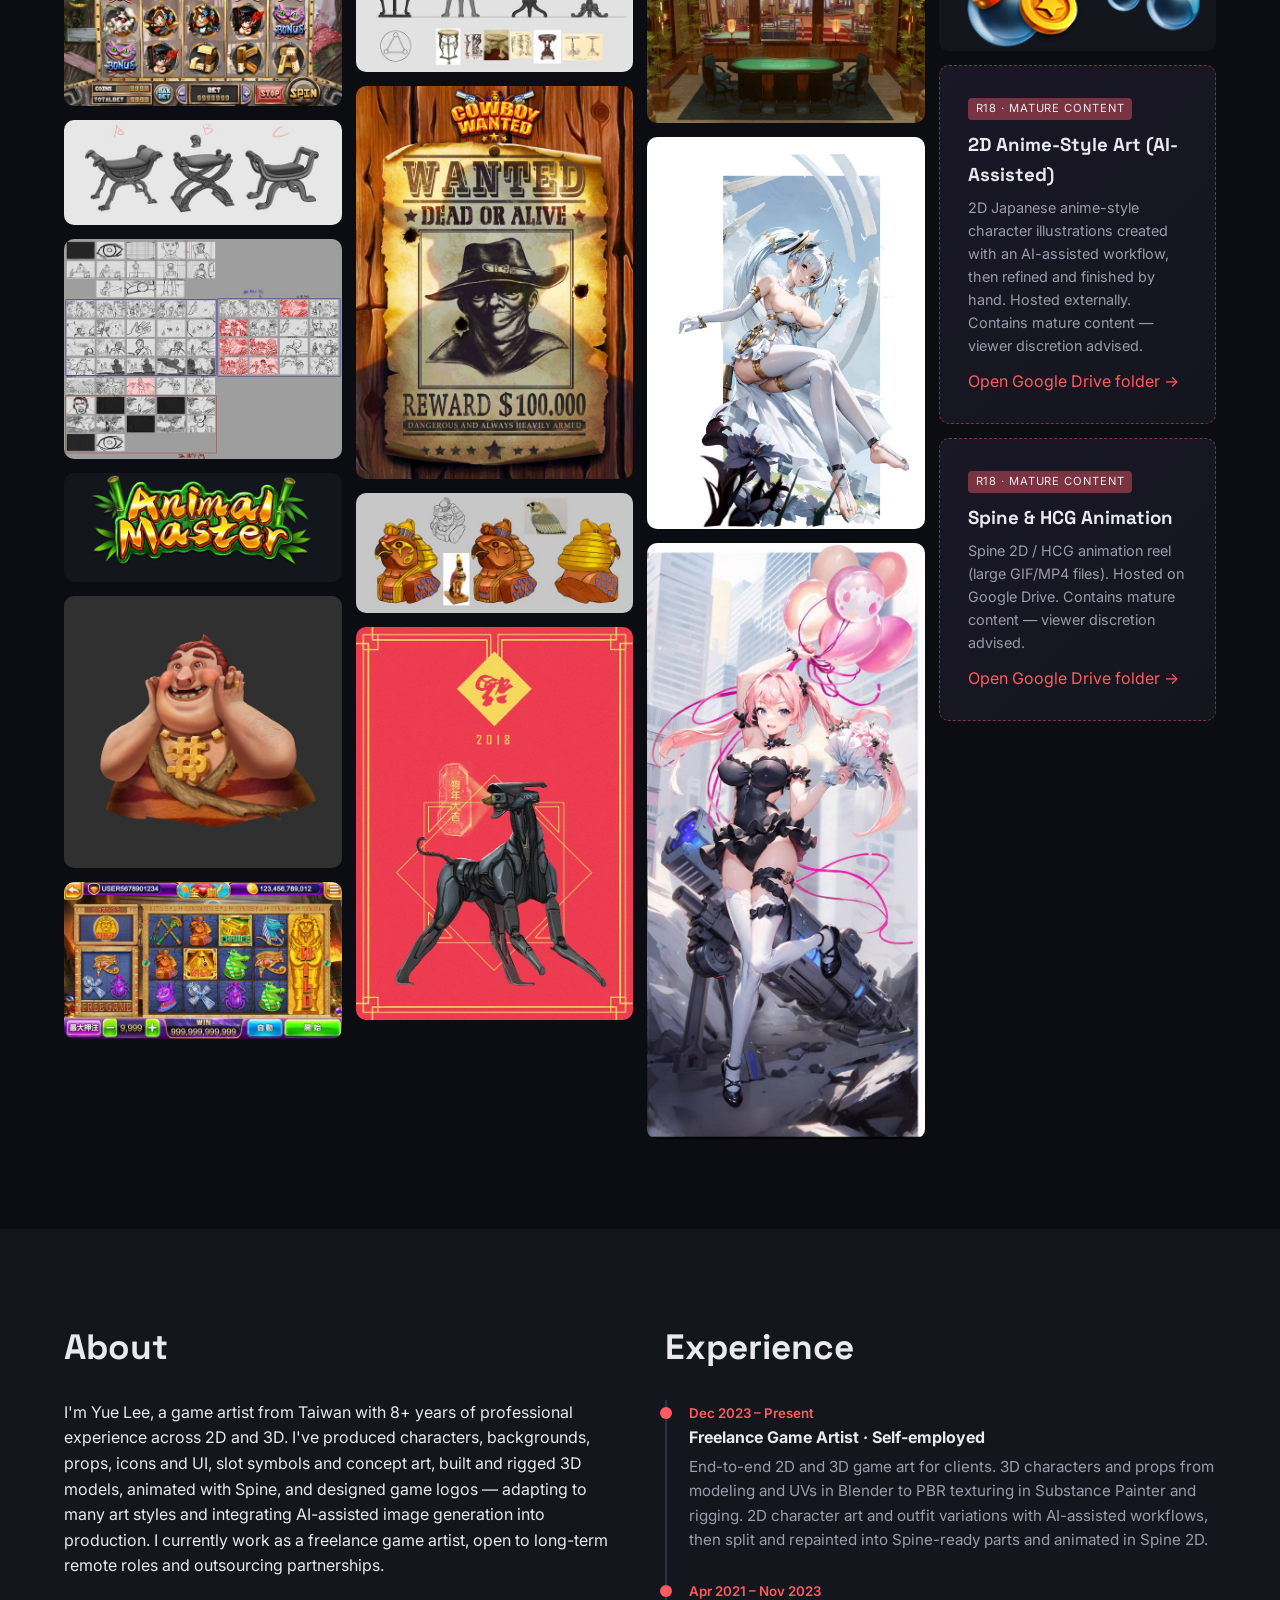
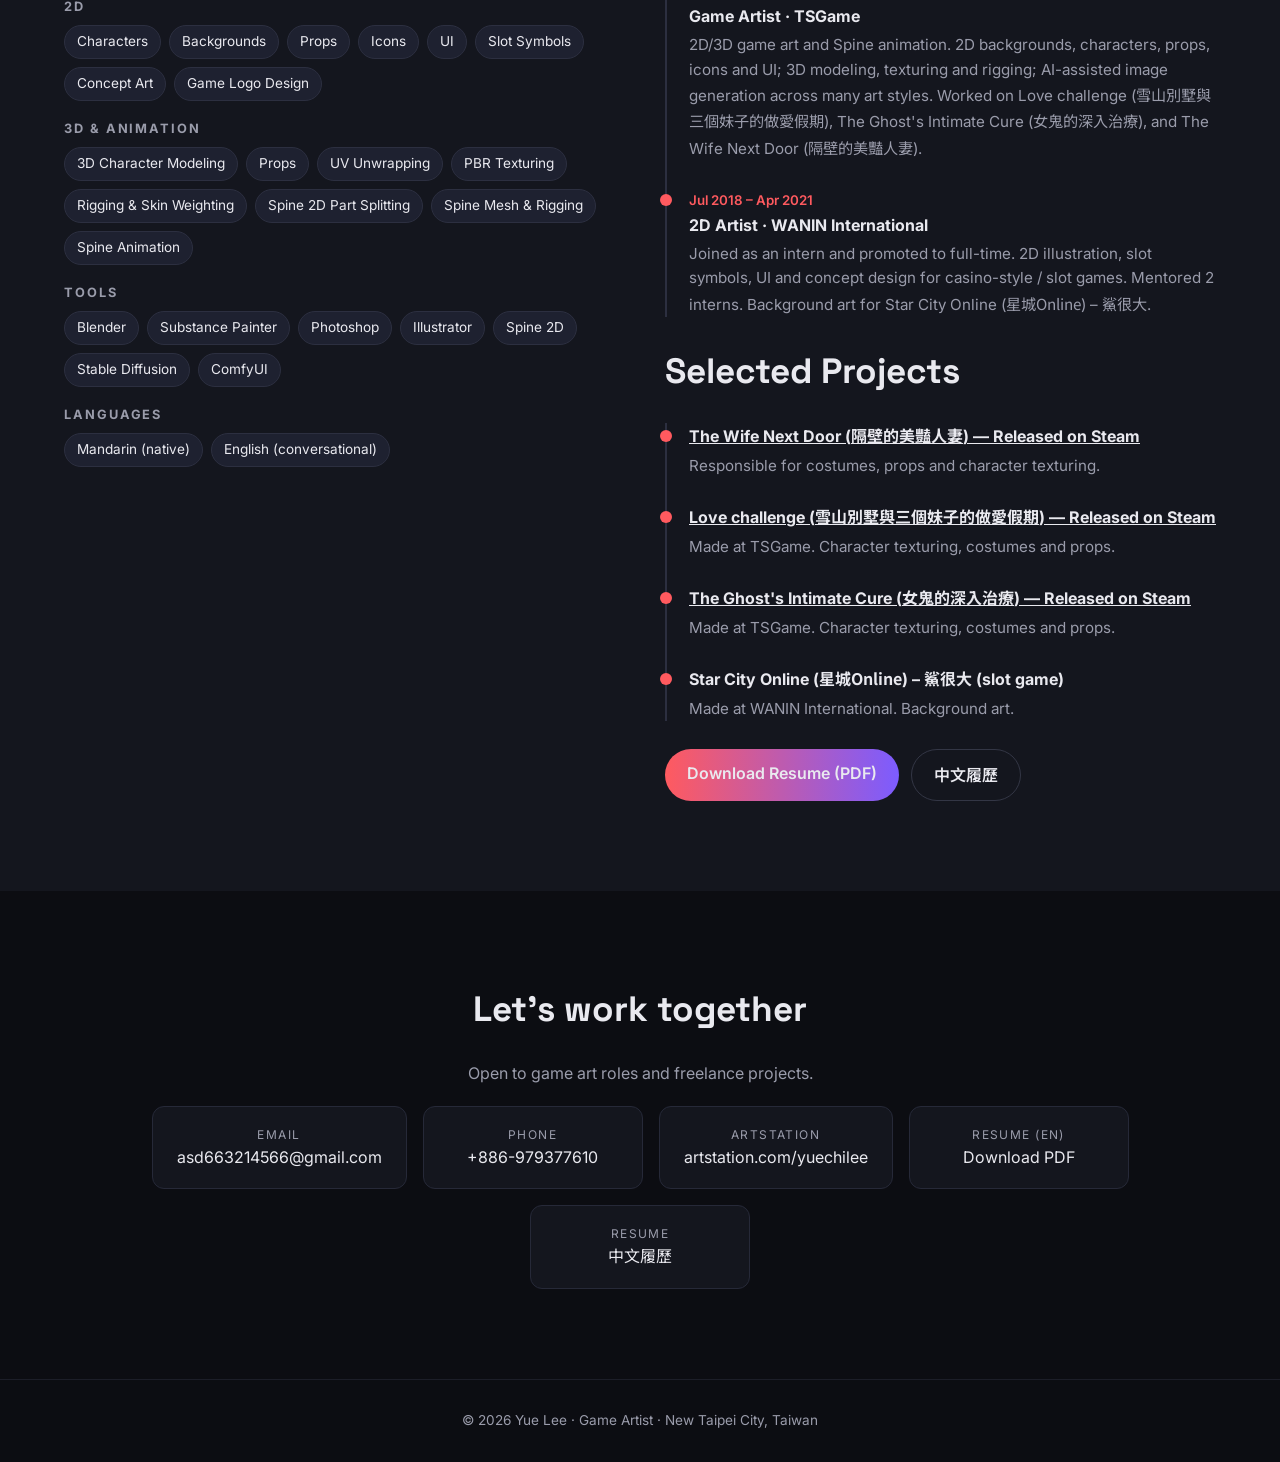
==== commit ff49235a: "Add files via upload" ====
--- a/index.html
+++ b/index.html
@@ -38,4 +38,5 @@
 <div class="rows"><a href="mailto:asd663214566@gmail.com"><small>Email</small>asd663214566@gmail.com</a><a href="tel:+886979377610"><small>Phone</small>+886-979377610</a><a href="https://www.artstation.com/yuechilee" target="_blank" rel="noopener"><small>ArtStation</small>artstation.com/yuechilee</a><a href="Yue_Lee_Resume.pdf" download><small>Resume (EN)</small>Download PDF</a><a href="Yue_Lee_Resume_zh.pdf" target="_blank" rel="noopener"><small>Resume</small><span lang="zh-Hant">中文履歷</span></a></div></section>
 <footer>© <span id="yr"></span> Yue Lee · Game Artist · New Taipei City, Taiwan</footer>
 <div id="lb"><div id="stage"></div><button class="x" aria-label="Close">×</button><button class="p" aria-label="Previous">‹</button><button class="n" aria-label="Next">›</button><div class="c"></div></div>
-<script src="gallery-data.js"></script><script src="links.js"></script><script src="app.js"></script><script>(function(){var t=document.getElementById('tabs');if(!t)return;var b=document.createElement('button');b.type='button';b.className='r18tab';b.textContent='Spine / HCG (R18)';b.addEventListener('click',function(e){e.stopPropagation();window.r18open()});var ai=t.querySelector('button[data-k="ai"]');t.insertBefore(b,ai)})();</script></body></html>
+<script src="gallery-data.js"></script><script src="links.js"></script><script src="app.js"></script><script>(function(){var t=document.getElementById('tabs');if(!t)return;var b=document.createElement('button');b.type='button';b.className='r18tab';b.textContent='Spine / HCG (R18)';b.addEventListener('click',function(e){e.stopPropagation();window.r18open()});var ai=t.querySelector('button[data-k="ai"]');t.insertBefore(b,ai)})();</script><script>(function(){var p=document.querySelector(".hero-photo");if(!p||!matchMedia("(hover:hover)").matches||matchMedia("(prefers-reduced-motion:reduce)").matches)return;p.addEventListener("mousemove",function(e){var r=p.getBoundingClientRect(),x=(e.clientX-r.left)/r.width-.5,y=(e.clientY-r.top)/r.height-.5;p.style.setProperty("--ry",(x*14)+"deg");p.style.setProperty("--rx",(-y*14)+"deg")});p.addEventListener("mouseleave",function(){p.style.setProperty("--ry","0deg");p.style.setProperty("--rx","0deg")})})();</script>
+</body></html>
--- a/style.css
+++ b/style.css
@@ -41,3 +41,7 @@
 @media(max-width:760px){nav ul{gap:12px}nav ul li:nth-child(n+4){display:none}.about{grid-template-columns:1fr}.grid{columns:2 150px;column-gap:8px}.card{margin-bottom:8px}section{padding:70px 5vw}}
 .hero{gap:6vw}.hero-photo{width:clamp(220px,24vw,340px);height:auto;aspect-ratio:1;object-fit:cover;border-radius:24px;border:1px solid #2a2d3d;box-shadow:0 20px 60px rgba(0,0,0,.5),0 0 0 6px rgba(124,92,255,.12);flex-shrink:0}
 @media(max-width:760px){.hero{flex-direction:column-reverse;align-items:flex-start;gap:28px}.hero-photo{width:180px}}
+.hero-photo{transition:transform .25s ease,box-shadow .35s ease,border-color .35s ease,filter .35s ease;transform:perspective(900px) rotateX(var(--rx,0deg)) rotateY(var(--ry,0deg)) scale(var(--s,1));will-change:transform;cursor:pointer}
+@media(hover:hover){.hero-photo:hover{--s:1.05;border-color:rgba(124,92,255,.8);filter:brightness(1.06) saturate(1.1);box-shadow:0 30px 80px rgba(0,0,0,.6),0 0 0 6px rgba(124,92,255,.35),0 0 50px rgba(255,90,95,.35)}}
+@media(prefers-reduced-motion:reduce){.hero-photo{transition:none;transform:none}}
+.hero{background:linear-gradient(90deg,rgba(10,10,16,.88) 0%,rgba(10,10,16,.6) 50%,rgba(10,10,16,.45) 100%),linear-gradient(0deg,var(--bg) 0%,transparent 25%),url(bg-scene1.jpg) center/cover no-repeat}
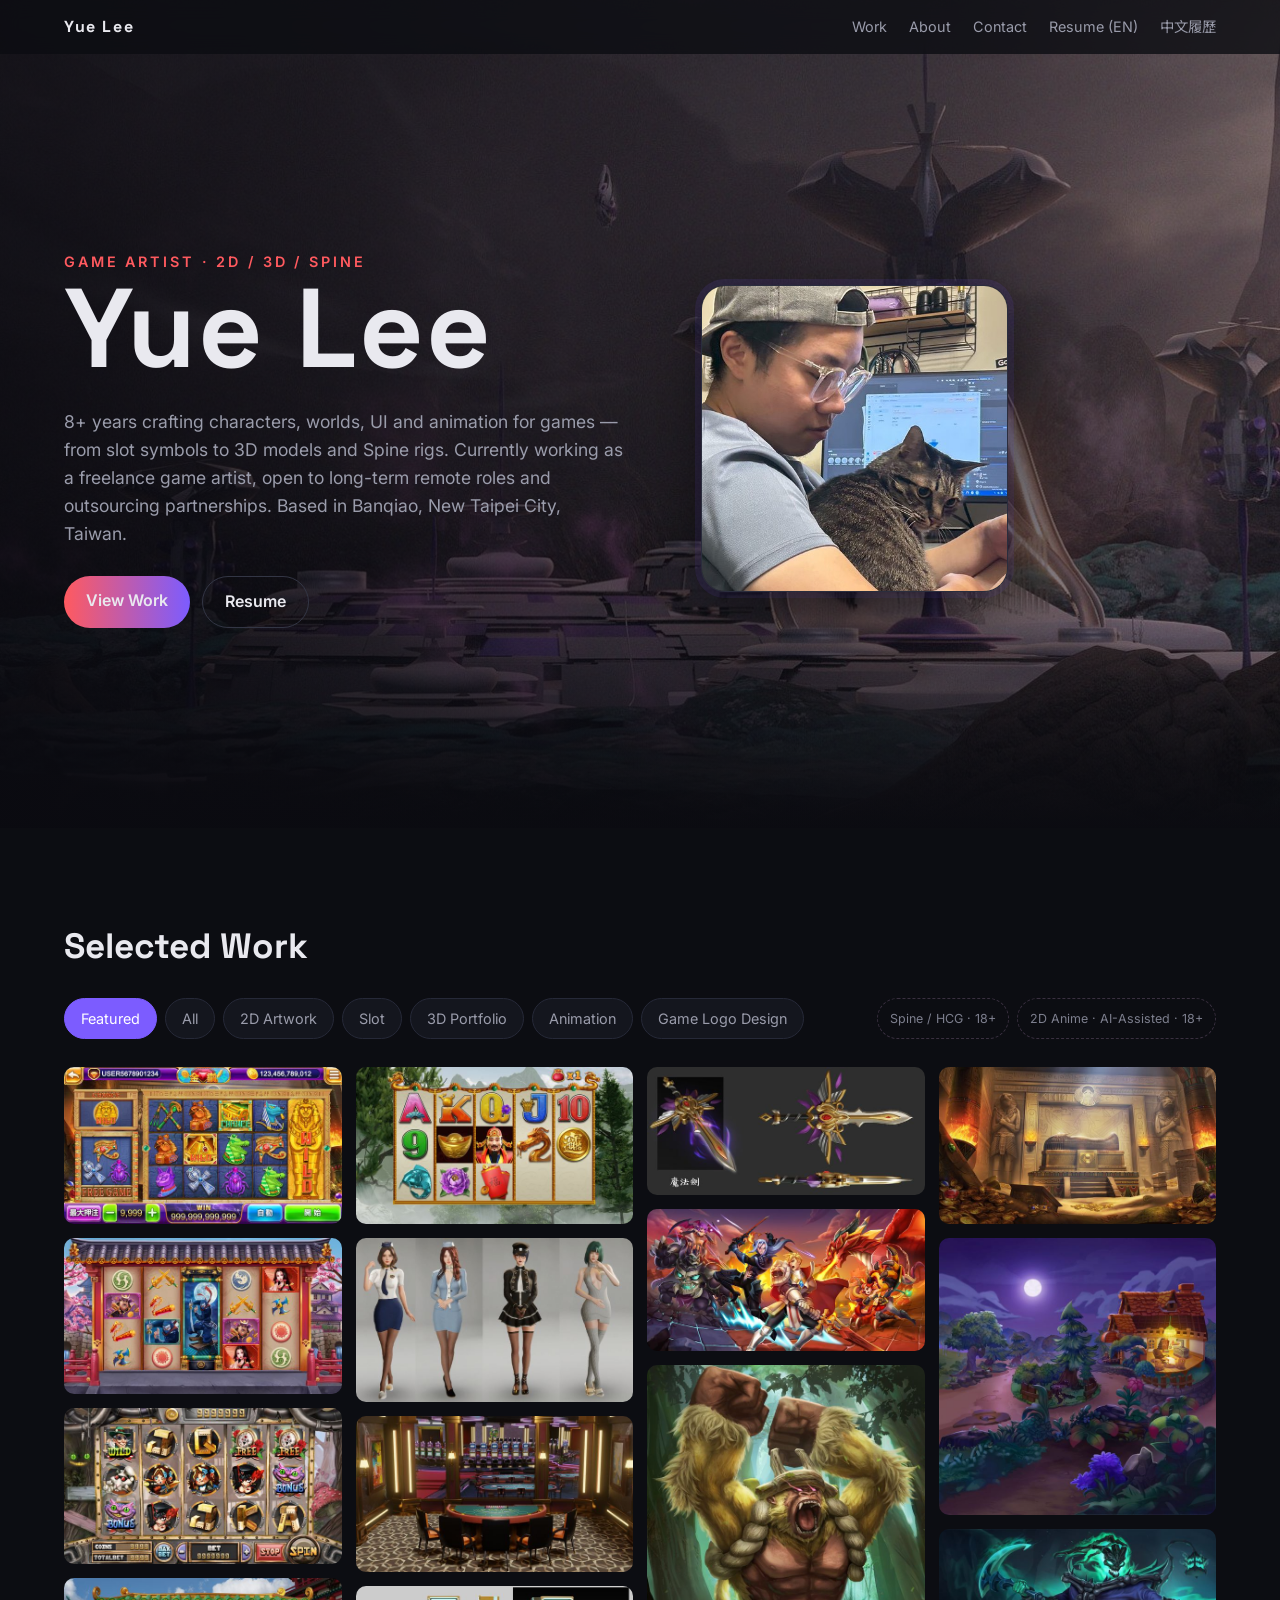
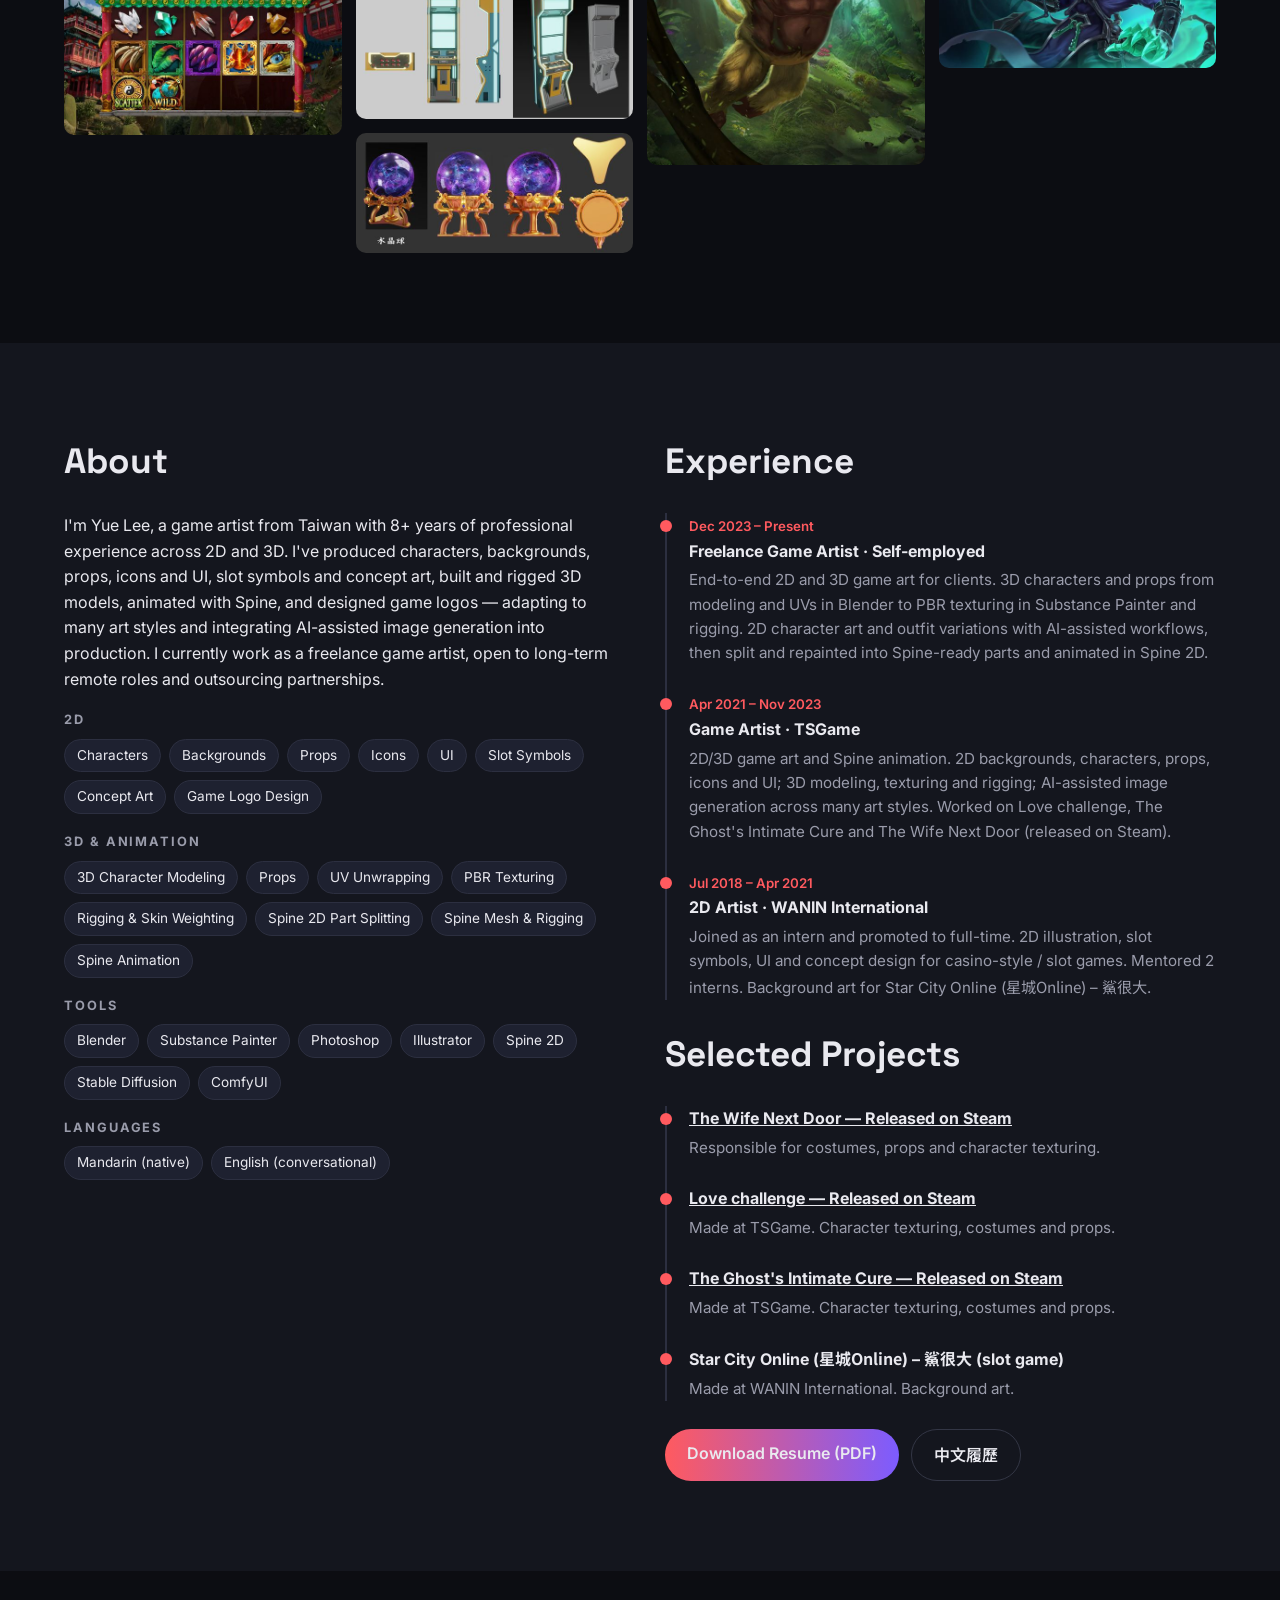
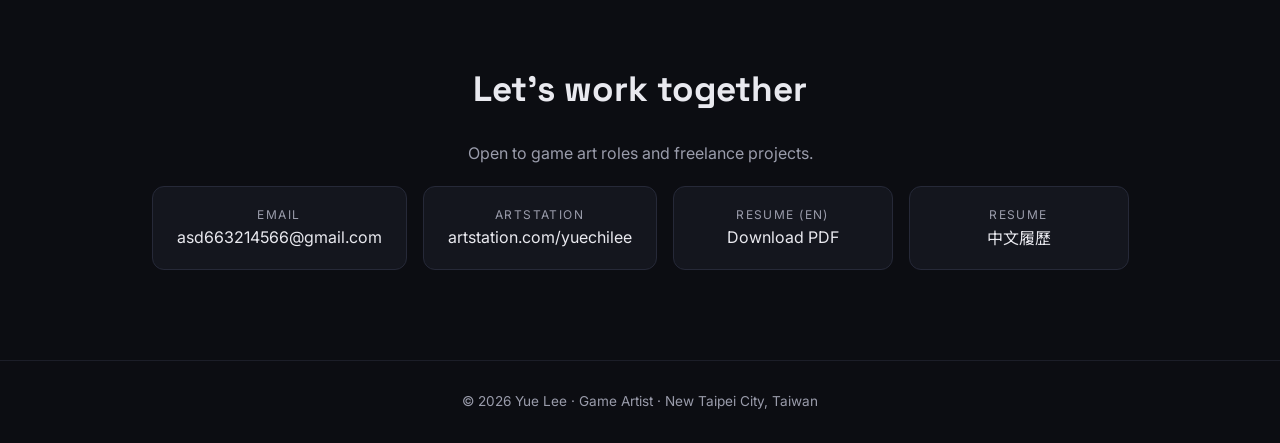
==== commit 57eec5f6: "Add files via upload" ====
--- a/index.html
+++ b/index.html
@@ -10,13 +10,15 @@
 <link rel="stylesheet" href="style.css"></head><body>
 <nav><a class="logo" href="#top">Yue Lee</a><ul><li><a href="#work">Work</a></li><li><a href="#about">About</a></li><li><a href="#contact">Contact</a></li><li><a href="Yue_Lee_Resume.pdf" download>Resume (EN)</a></li><li><a href="Yue_Lee_Resume_zh.pdf" target="_blank" rel="noopener" lang="zh-Hant">中文履歷</a></li></ul></nav>
 <header class="hero" id="top"><div>
-<div class="role">Game Artist · 2D / 3D</div><h1>Yue Lee</h1>
+<div class="role">Game Artist · 2D / 3D / Spine</div><h1>Yue Lee</h1>
 <p>8+ years crafting characters, worlds, UI and animation for games — from slot symbols to 3D models and Spine rigs. Currently working as a freelance game artist, open to long-term remote roles and outsourcing partnerships. Based in Banqiao, New Taipei City, Taiwan.</p>
-<div class="btns"><a class="btn pri" href="#work">View Work</a><a class="btn" href="Yue_Lee_Resume.pdf" download>Download Resume</a><a class="btn" href="Yue_Lee_Resume_zh.pdf" target="_blank" rel="noopener" lang="zh-Hant">中文履歷</a><a class="btn" href="#contact">Contact</a></div></div><img class="hero-photo" src="profile.jpg" alt="Yue Lee at his desk with his cat" width="320" height="320"></header>
+<div class="btns"><a class="btn pri" href="#work">View Work</a><a class="btn" href="Yue_Lee_Resume.pdf" download>Resume</a></div></div><img class="hero-photo" src="profile.jpg" alt="Yue Lee at his desk with his cat" width="320" height="320"></header>
 <section id="work"><h2>Selected Work</h2><div class="tabs" id="tabs"></div><div class="grid" id="grid"></div></section>
 <div id="r18gate" class="r18gate" hidden role="dialog" aria-modal="true" aria-labelledby="r18t"><div class="r18box"><p id="r18t">This content is intended for adults 18+. Are you 18 or older?</p><div class="btns" style="justify-content:center;margin-top:18px"><a class="btn pri" id="r18yes" href="https://drive.google.com/drive/folders/1ezEzhXOIHc9iuIyjUHb3hdM-IAVJ0bRC" target="_blank" rel="noopener">Yes, I am 18+</a><button type="button" class="btn" id="r18no">No</button></div></div></div>
 <style>.r18gate button.btn{background:transparent;color:var(--fg);font:inherit;font-weight:600;cursor:pointer}.r18gate{position:fixed;inset:0;background:rgba(0,0,0,.8);display:flex;align-items:center;justify-content:center;z-index:200;padding:20px}.r18gate[hidden]{display:none}.r18box{background:var(--bg2);border:1px solid #262938;border-radius:14px;padding:28px;max-width:420px;text-align:center}.r18box a.btn{color:#fff}</style>
-<script>(function(){var g=document.getElementById('r18gate'),c=function(){g.hidden=true};window.r18open=function(){g.hidden=false};document.getElementById('r18no').onclick=c;document.getElementById('r18yes').addEventListener('click',function(){setTimeout(c,0)});g.addEventListener('click',function(e){if(e.target===g)c()});document.addEventListener('keydown',function(e){if(e.key==='Escape')c()})})();</script>
+<script>(function(){var g=document.getElementById('r18gate'),y=document.getElementById('r18yes'),DEF=y.getAttribute('href'),cb=null,c=function(){g.hidden=true};
+window.r18open=function(url,onYes){cb=onYes||null;if(cb){y.removeAttribute('target');y.setAttribute('href','#work')}else{y.setAttribute('href',url||DEF);y.setAttribute('target','_blank')}g.hidden=false;y.focus()};
+document.getElementById('r18no').onclick=c;y.addEventListener('click',function(e){if(cb){e.preventDefault();var f=cb;cb=null;c();f()}else setTimeout(c,0)});g.addEventListener('click',function(e){if(e.target===g)c()});document.addEventListener('keydown',function(e){if(e.key==='Escape')c()})})();</script>
 <section id="about" class="about"><div><h2>About</h2>
 <p>I'm Yue Lee, a game artist from Taiwan with 8+ years of professional experience across 2D and 3D. I've produced characters, backgrounds, props, icons and UI, slot symbols and concept art, built and rigged 3D models, animated with Spine, and designed game logos — adapting to many art styles and integrating AI-assisted image generation into production. I currently work as a freelance game artist, open to long-term remote roles and outsourcing partnerships.</p>
 <h3 class="s">2D</h3><div class="chips"><span>Characters</span><span>Backgrounds</span><span>Props</span><span>Icons</span><span>UI</span><span>Slot Symbols</span><span>Concept Art</span><span>Game Logo Design</span></div>
@@ -25,18 +27,18 @@
 <h3 class="s">Languages</h3><div class="chips"><span>Mandarin (native)</span><span>English (conversational)</span></div></div>
 <div><h2>Experience</h2><div class="tl">
 <div><small>Dec 2023 – Present</small><h4>Freelance Game Artist · Self-employed</h4><p>End-to-end 2D and 3D game art for clients. 3D characters and props from modeling and UVs in Blender to PBR texturing in Substance Painter and rigging. 2D character art and outfit variations with AI-assisted workflows, then split and repainted into Spine-ready parts and animated in Spine 2D.</p></div>
-<div><small>Apr 2021 – Nov 2023</small><h4>Game Artist · TSGame</h4><p>2D/3D game art and Spine animation. 2D backgrounds, characters, props, icons and UI; 3D modeling, texturing and rigging; AI-assisted image generation across many art styles. Worked on Love challenge (<span lang="zh-Hant">雪山別墅與三個妹子的做愛假期</span>), The Ghost's Intimate Cure (<span lang="zh-Hant">女鬼的深入治療</span>), and The Wife Next Door (<span lang="zh-Hant">隔壁的美豔人妻</span>).</p></div>
+<div><small>Apr 2021 – Nov 2023</small><h4>Game Artist · TSGame</h4><p>2D/3D game art and Spine animation. 2D backgrounds, characters, props, icons and UI; 3D modeling, texturing and rigging; AI-assisted image generation across many art styles. Worked on Love challenge, The Ghost's Intimate Cure and The Wife Next Door (released on Steam).</p></div>
 <div><small>Jul 2018 – Apr 2021</small><h4>2D Artist · WANIN International</h4><p>Joined as an intern and promoted to full-time. 2D illustration, slot symbols, UI and concept design for casino-style / slot games. Mentored 2 interns. Background art for Star City Online (<span lang="zh-Hant">星城Online</span>) – <span lang="zh-Hant">鯊很大</span>.</p></div>
 </div>
 <h2>Selected Projects</h2><div class="tl">
-<div><h4><a href="https://store.steampowered.com/app/2710480/The_Wife_Next_Door/" target="_blank" rel="noopener">The Wife Next Door (<span lang="zh-Hant">隔壁的美豔人妻</span>) — Released on Steam</a></h4><p>Responsible for costumes, props and character texturing.</p></div>
-<div><h4><a href="https://store.steampowered.com/app/2334130/" target="_blank" rel="noopener">Love challenge (<span lang="zh-Hant">雪山別墅與三個妹子的做愛假期</span>) — Released on Steam</a></h4><p>Made at TSGame. Character texturing, costumes and props.</p></div>
-<div><h4><a href="https://store.steampowered.com/app/3987800/" target="_blank" rel="noopener">The Ghost's Intimate Cure (<span lang="zh-Hant">女鬼的深入治療</span>) — Released on Steam</a></h4><p>Made at TSGame. Character texturing, costumes and props.</p></div>
+<div><h4><a href="https://store.steampowered.com/app/2710480/The_Wife_Next_Door/" target="_blank" rel="noopener">The Wife Next Door — Released on Steam</a></h4><p>Responsible for costumes, props and character texturing.</p></div>
+<div><h4><a href="https://store.steampowered.com/app/2334130/" target="_blank" rel="noopener">Love challenge — Released on Steam</a></h4><p>Made at TSGame. Character texturing, costumes and props.</p></div>
+<div><h4><a href="https://store.steampowered.com/app/3987800/" target="_blank" rel="noopener">The Ghost's Intimate Cure — Released on Steam</a></h4><p>Made at TSGame. Character texturing, costumes and props.</p></div>
 <div><h4>Star City Online (<span lang="zh-Hant">星城Online</span>) – <span lang="zh-Hant">鯊很大</span> (slot game)</h4><p>Made at WANIN International. Background art.</p></div>
 </div><div class="btns"><a class="btn pri" href="Yue_Lee_Resume.pdf" download>Download Resume (PDF)</a><a class="btn" href="Yue_Lee_Resume_zh.pdf" target="_blank" rel="noopener" lang="zh-Hant">中文履歷</a></div></div></section>
 <section id="contact" class="contact"><h2>Let's work together</h2><p style="color:var(--mut)">Open to game art roles and freelance projects.</p>
-<div class="rows"><a href="mailto:asd663214566@gmail.com"><small>Email</small>asd663214566@gmail.com</a><a href="tel:+886979377610"><small>Phone</small>+886-979377610</a><a href="https://www.artstation.com/yuechilee" target="_blank" rel="noopener"><small>ArtStation</small>artstation.com/yuechilee</a><a href="Yue_Lee_Resume.pdf" download><small>Resume (EN)</small>Download PDF</a><a href="Yue_Lee_Resume_zh.pdf" target="_blank" rel="noopener"><small>Resume</small><span lang="zh-Hant">中文履歷</span></a></div></section>
+<div class="rows"><a href="mailto:asd663214566@gmail.com"><small>Email</small>asd663214566@gmail.com</a><a href="https://www.artstation.com/yuechilee" target="_blank" rel="noopener"><small>ArtStation</small>artstation.com/yuechilee</a><a href="Yue_Lee_Resume.pdf" download><small>Resume (EN)</small>Download PDF</a><a href="Yue_Lee_Resume_zh.pdf" target="_blank" rel="noopener"><small>Resume</small><span lang="zh-Hant">中文履歷</span></a></div></section>
 <footer>© <span id="yr"></span> Yue Lee · Game Artist · New Taipei City, Taiwan</footer>
 <div id="lb"><div id="stage"></div><button class="x" aria-label="Close">×</button><button class="p" aria-label="Previous">‹</button><button class="n" aria-label="Next">›</button><div class="c"></div></div>
-<script src="gallery-data.js"></script><script src="links.js"></script><script src="app.js"></script><script>(function(){var t=document.getElementById('tabs');if(!t)return;var b=document.createElement('button');b.type='button';b.className='r18tab';b.textContent='Spine / HCG (R18)';b.addEventListener('click',function(e){e.stopPropagation();window.r18open()});var ai=t.querySelector('button[data-k="ai"]');t.insertBefore(b,ai)})();</script><script>(function(){var p=document.querySelector(".hero-photo");if(!p||!matchMedia("(hover:hover)").matches||matchMedia("(prefers-reduced-motion:reduce)").matches)return;p.addEventListener("mousemove",function(e){var r=p.getBoundingClientRect(),x=(e.clientX-r.left)/r.width-.5,y=(e.clientY-r.top)/r.height-.5;p.style.setProperty("--ry",(x*14)+"deg");p.style.setProperty("--rx",(-y*14)+"deg")});p.addEventListener("mouseleave",function(){p.style.setProperty("--ry","0deg");p.style.setProperty("--rx","0deg")})})();</script>
+<script src="gallery-data.js"></script><script src="links.js"></script><script src="app.js"></script><script>(function(){var p=document.querySelector(".hero-photo");if(!p||!matchMedia("(hover:hover)").matches||matchMedia("(prefers-reduced-motion:reduce)").matches)return;p.addEventListener("mousemove",function(e){var r=p.getBoundingClientRect(),x=(e.clientX-r.left)/r.width-.5,y=(e.clientY-r.top)/r.height-.5;p.style.setProperty("--ry",(x*14)+"deg");p.style.setProperty("--rx",(-y*14)+"deg")});p.addEventListener("mouseleave",function(){p.style.setProperty("--ry","0deg");p.style.setProperty("--rx","0deg")})})();</script>
 </body></html>
--- a/style.css
+++ b/style.css
@@ -45,3 +45,10 @@
 @media(hover:hover){.hero-photo:hover{--s:1.05;border-color:rgba(124,92,255,.8);filter:brightness(1.06) saturate(1.1);box-shadow:0 30px 80px rgba(0,0,0,.6),0 0 0 6px rgba(124,92,255,.35),0 0 50px rgba(255,90,95,.35)}}
 @media(prefers-reduced-motion:reduce){.hero-photo{transition:none;transform:none}}
 .hero{background:linear-gradient(90deg,rgba(10,10,16,.88) 0%,rgba(10,10,16,.6) 50%,rgba(10,10,16,.45) 100%),linear-gradient(0deg,var(--bg) 0%,transparent 25%),url(bg-scene1.jpg) center/cover no-repeat}
+
+/* v6 */
+.tabs button.r18tab{background:transparent;border:1px dashed #3a3040;color:#7d7f8e;font-size:.78rem;padding:7px 12px}
+.tabs button.r18first{margin-left:auto}
+.tabs button.r18tab:hover,.tabs button.r18tab.on{color:var(--fg);border-color:#7a3340;background:rgba(122,51,64,.25)}
+#lb .c{left:50%;transform:translateX(-50%);max-width:90vw;text-align:center;line-height:1.4}
+@media(max-width:640px){.tabs{flex-wrap:nowrap;overflow-x:auto;scrollbar-width:none;-webkit-overflow-scrolling:touch;margin:0 -5vw 22px;padding:0 5vw}.tabs::-webkit-scrollbar{display:none}.tabs button{flex:0 0 auto;white-space:nowrap}.tabs button.r18first{margin-left:12px}}
